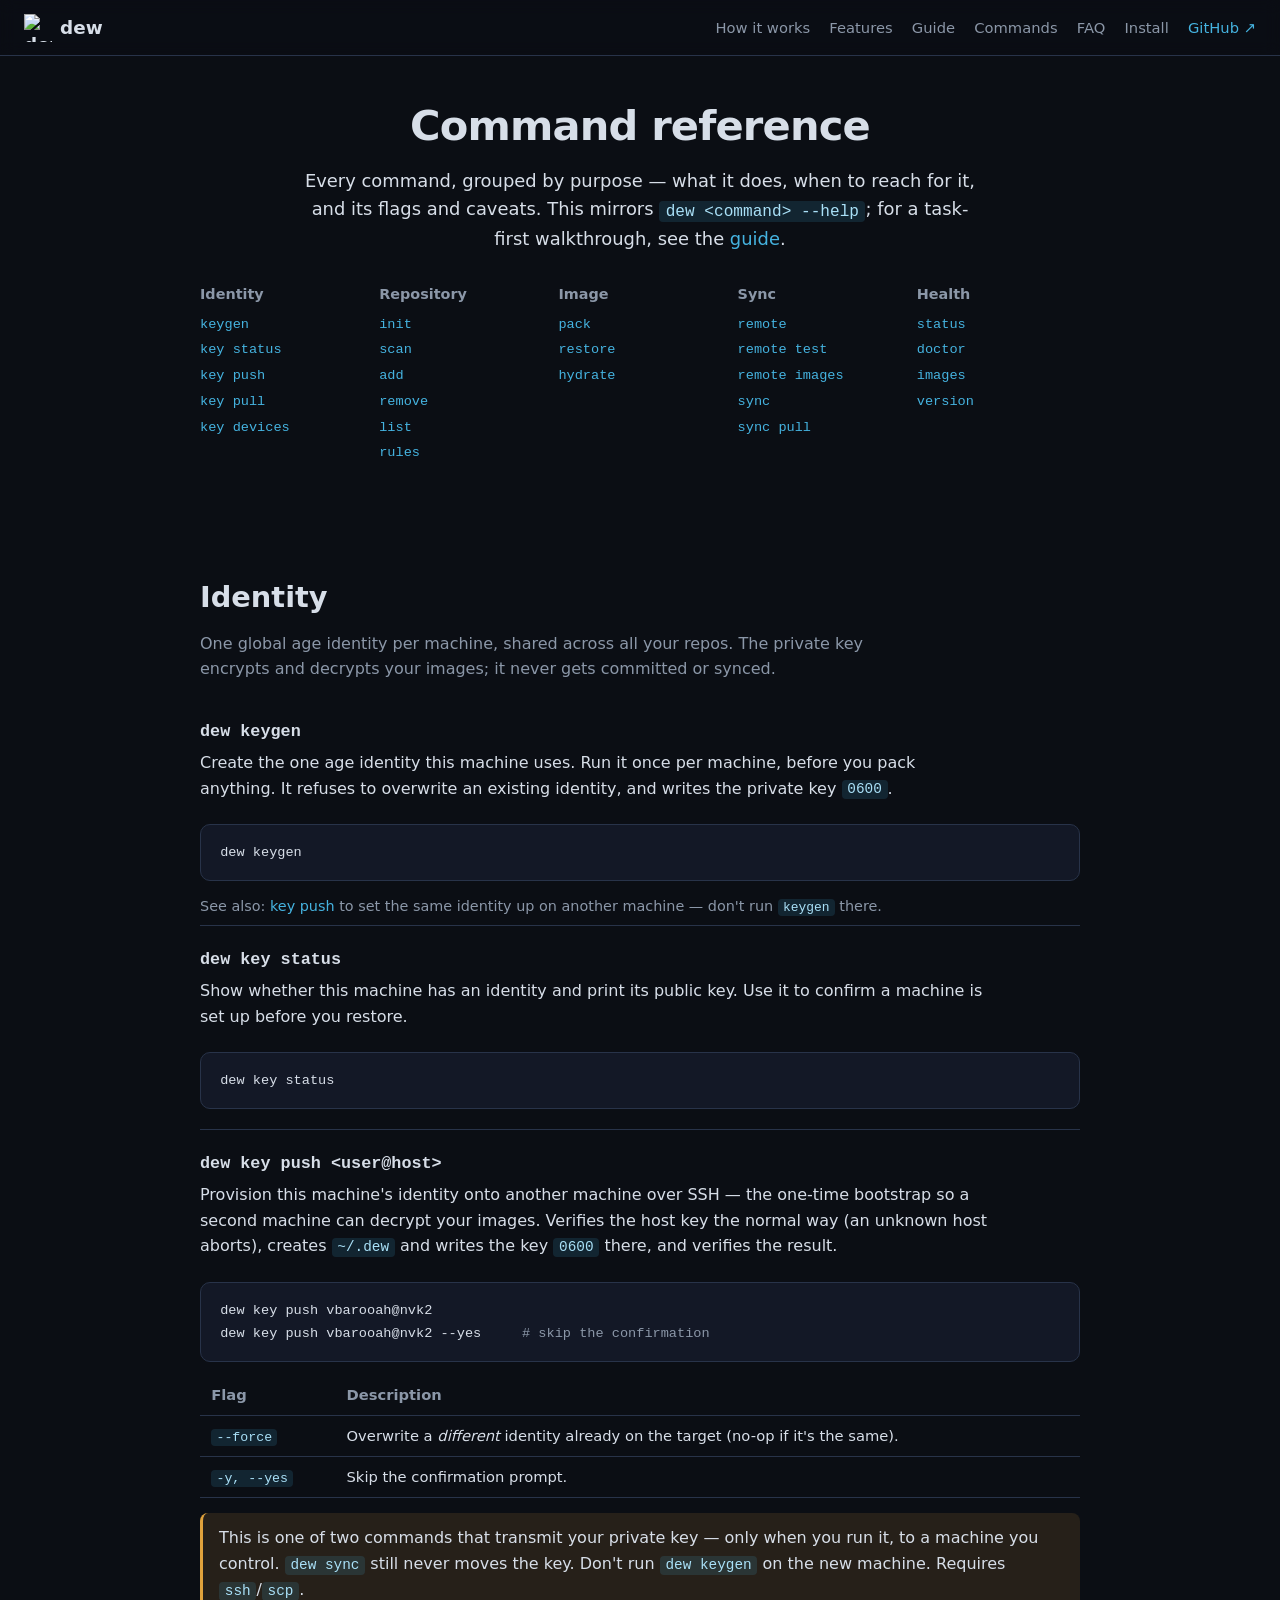
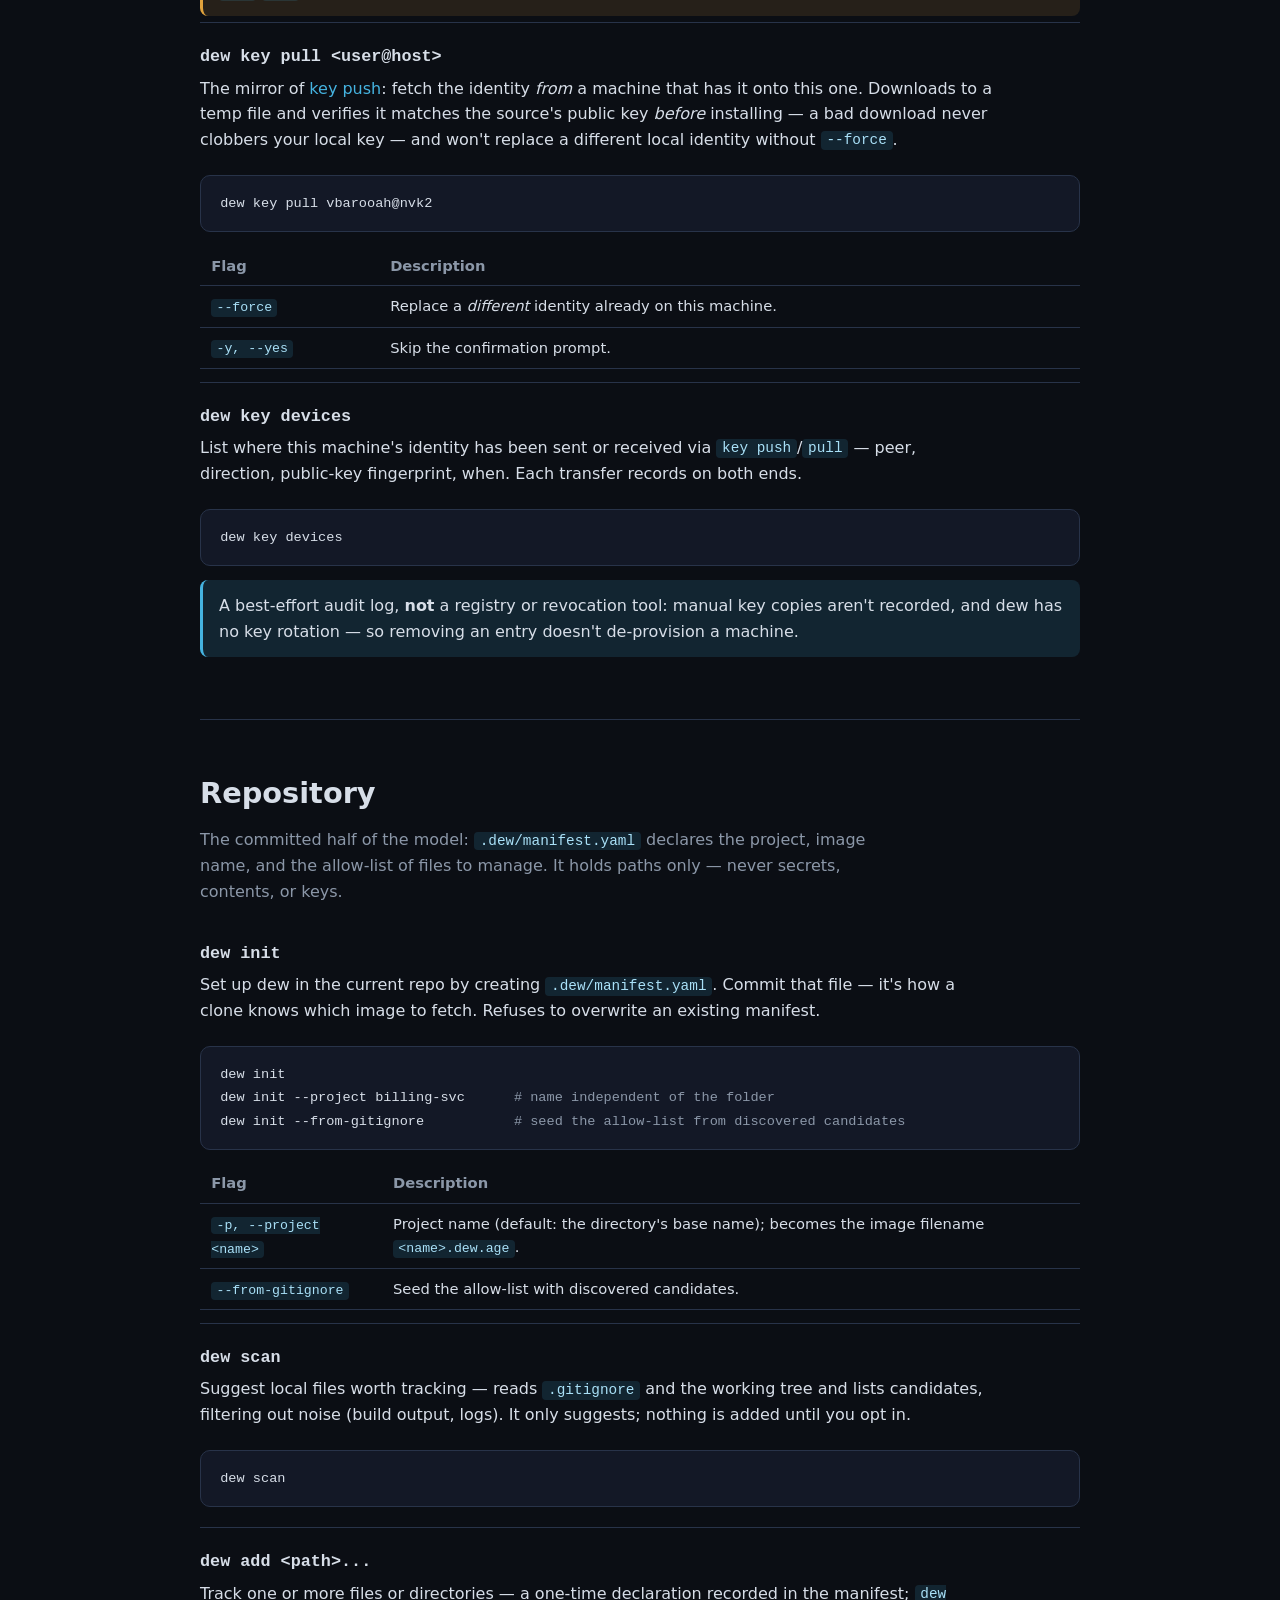
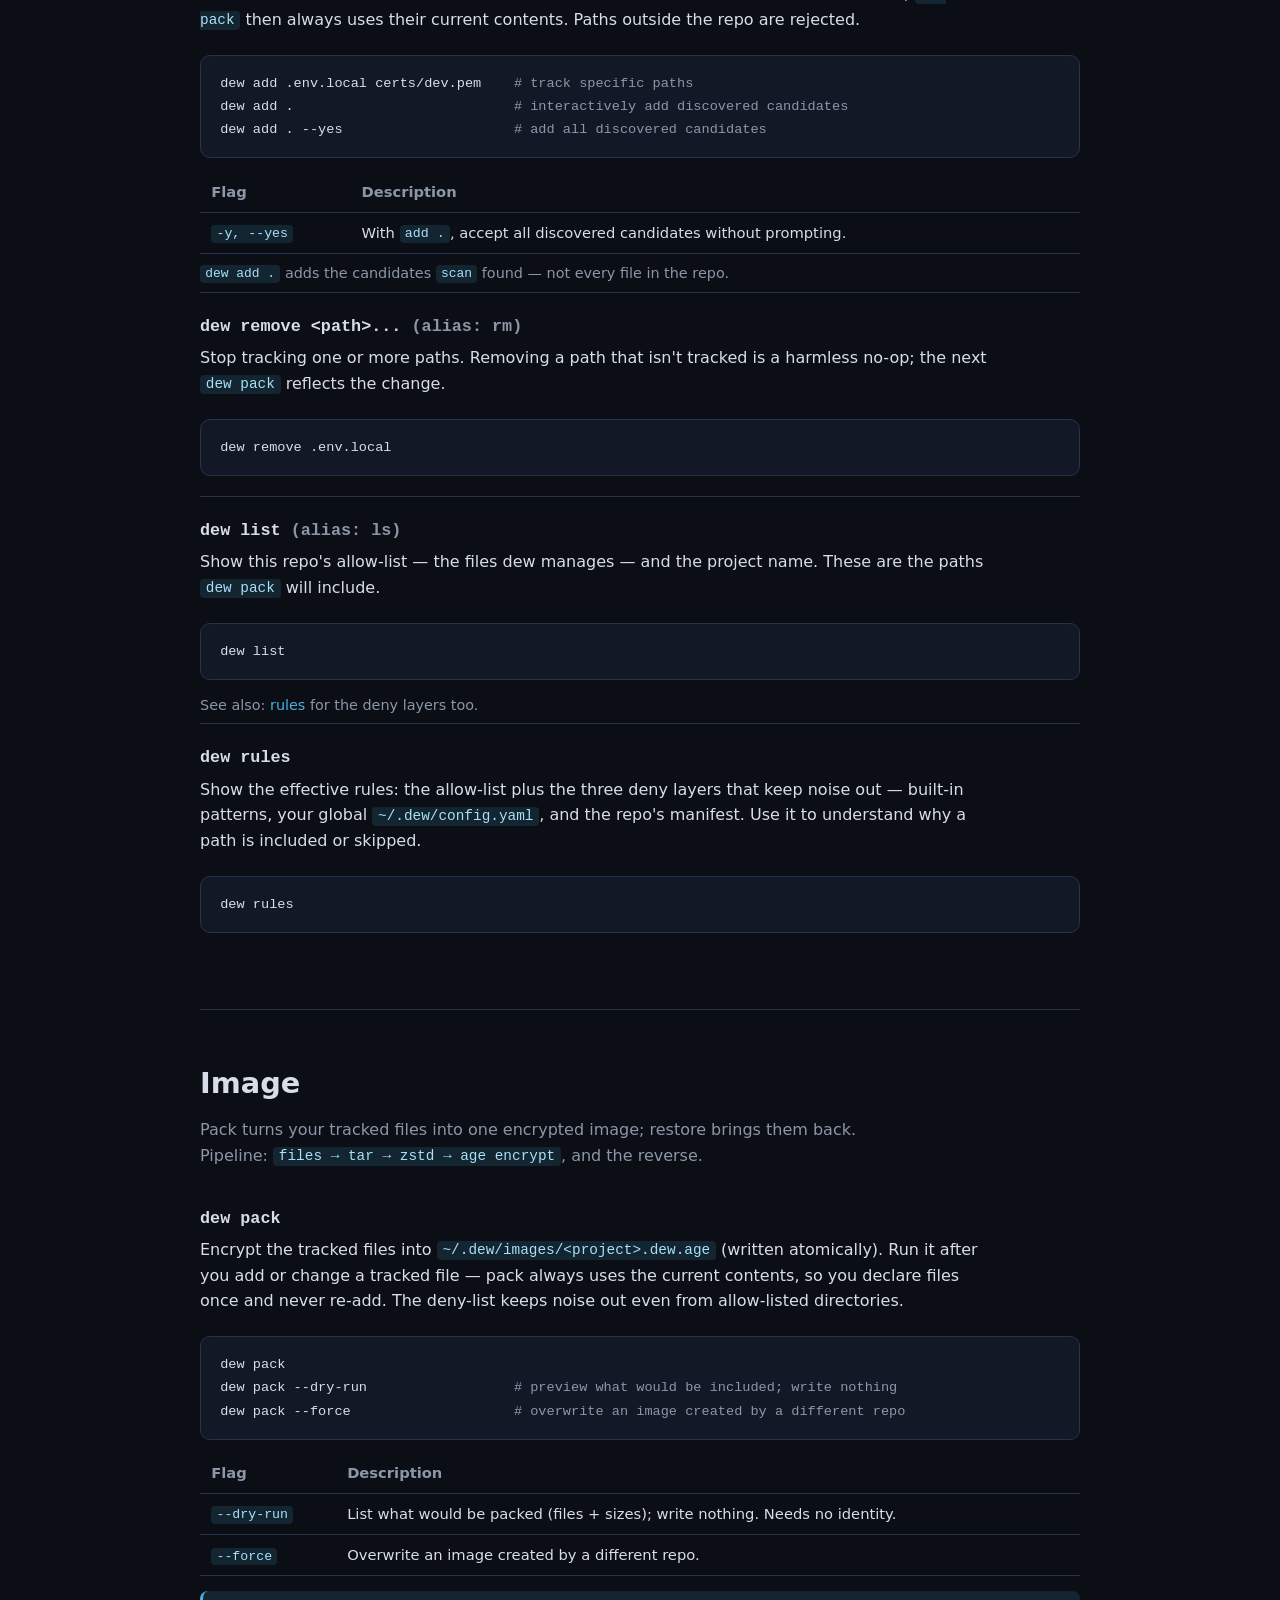
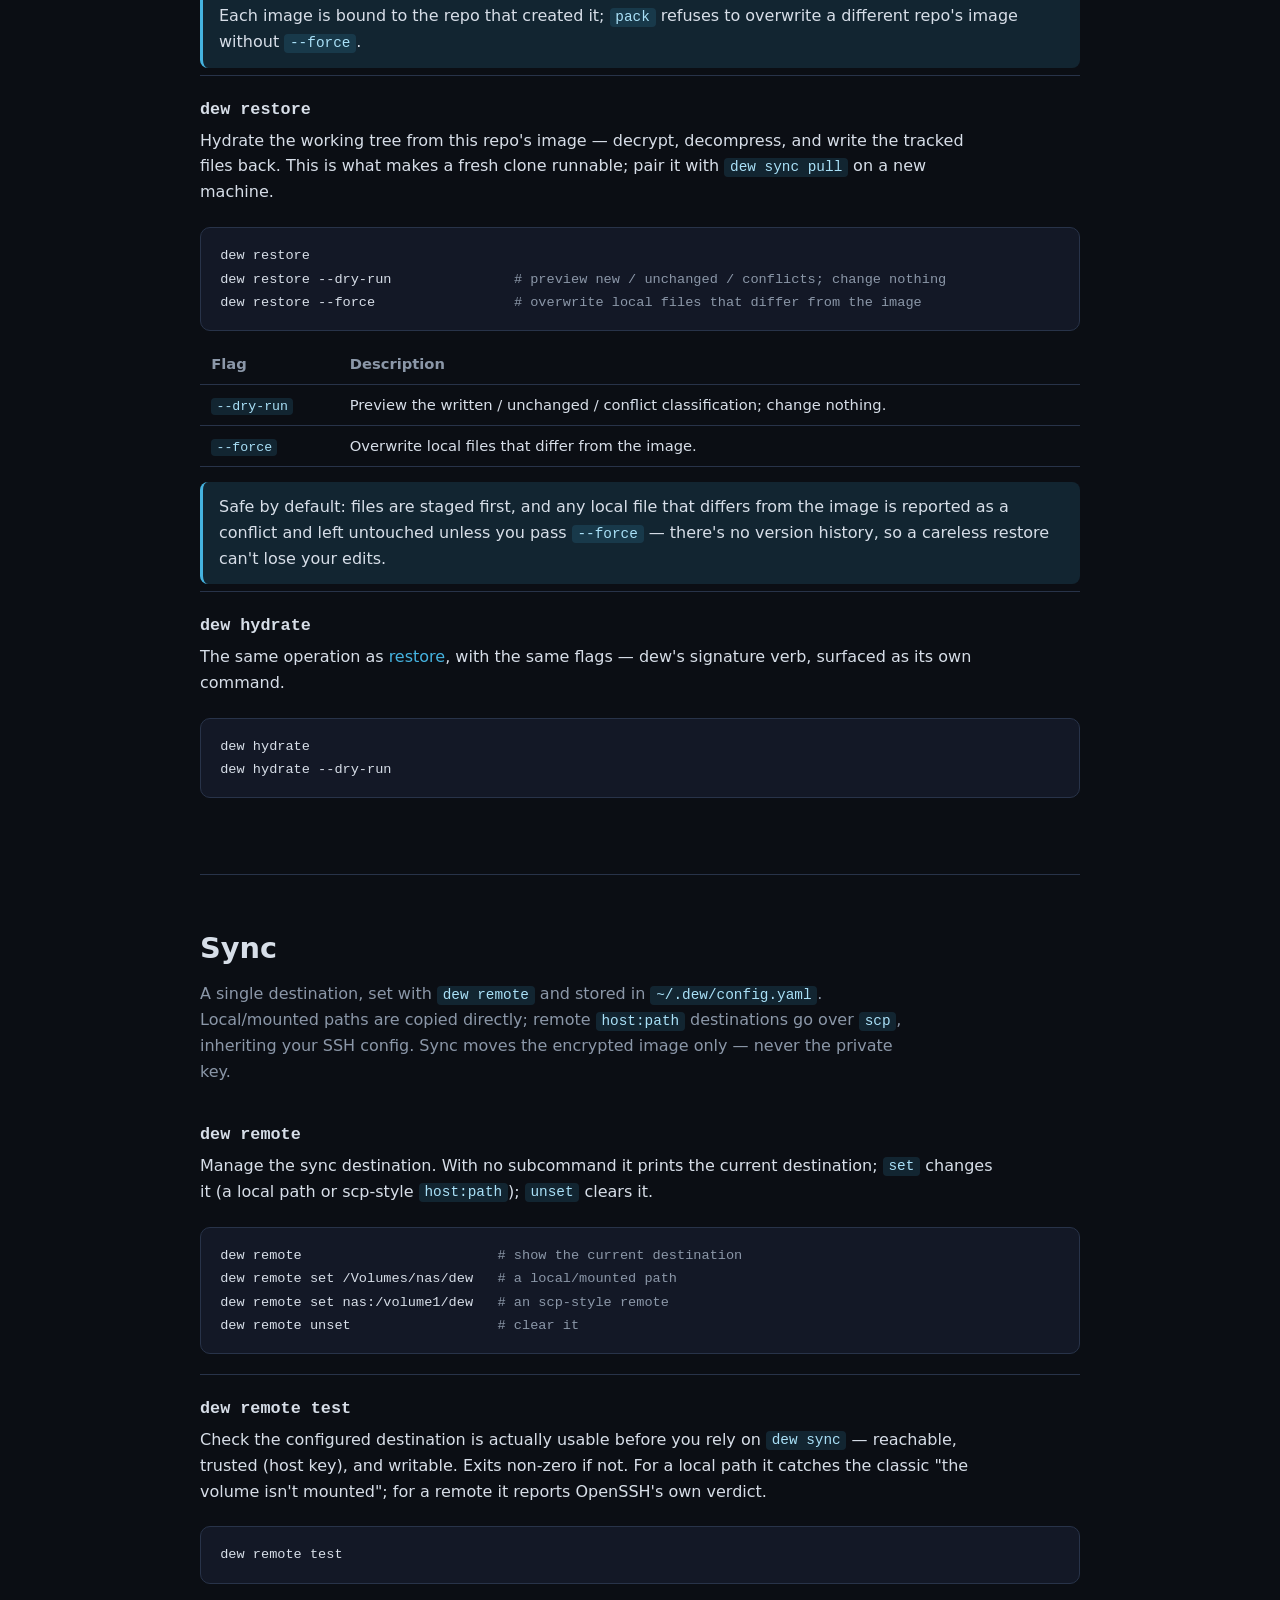
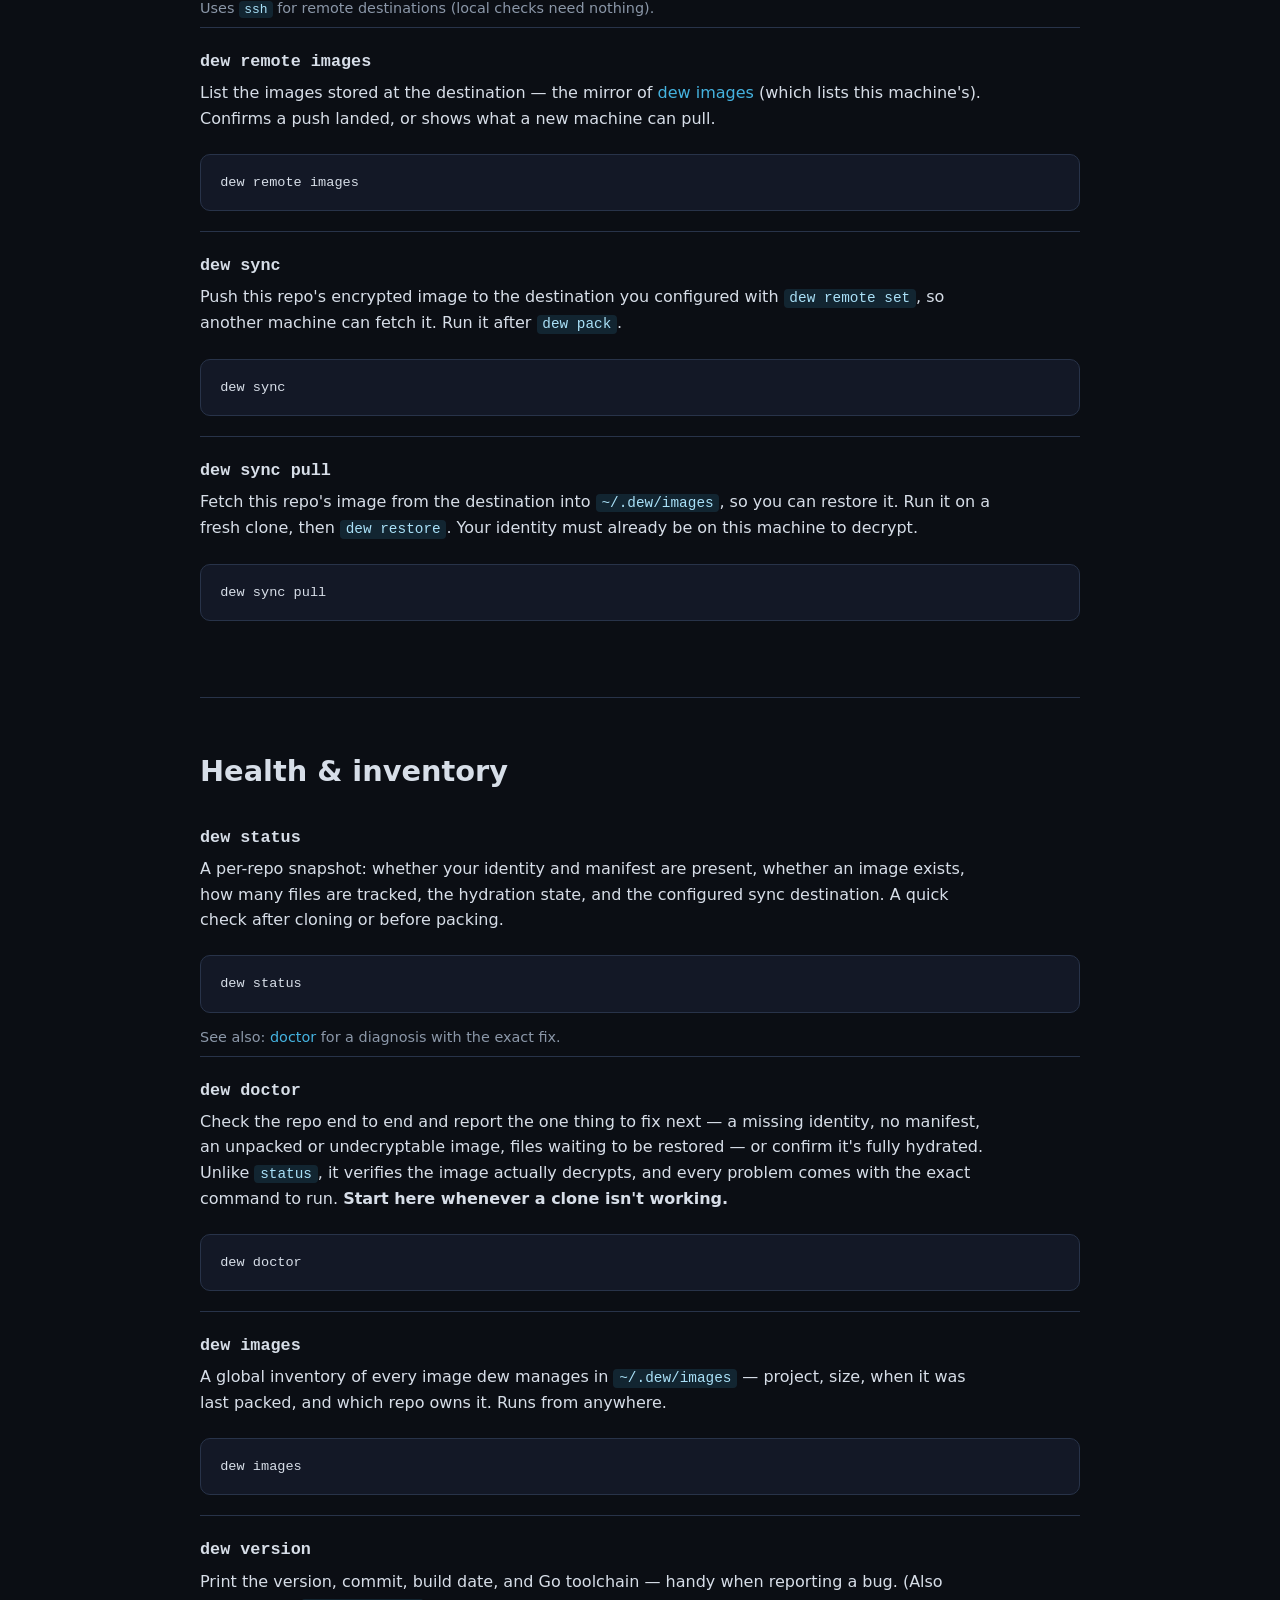
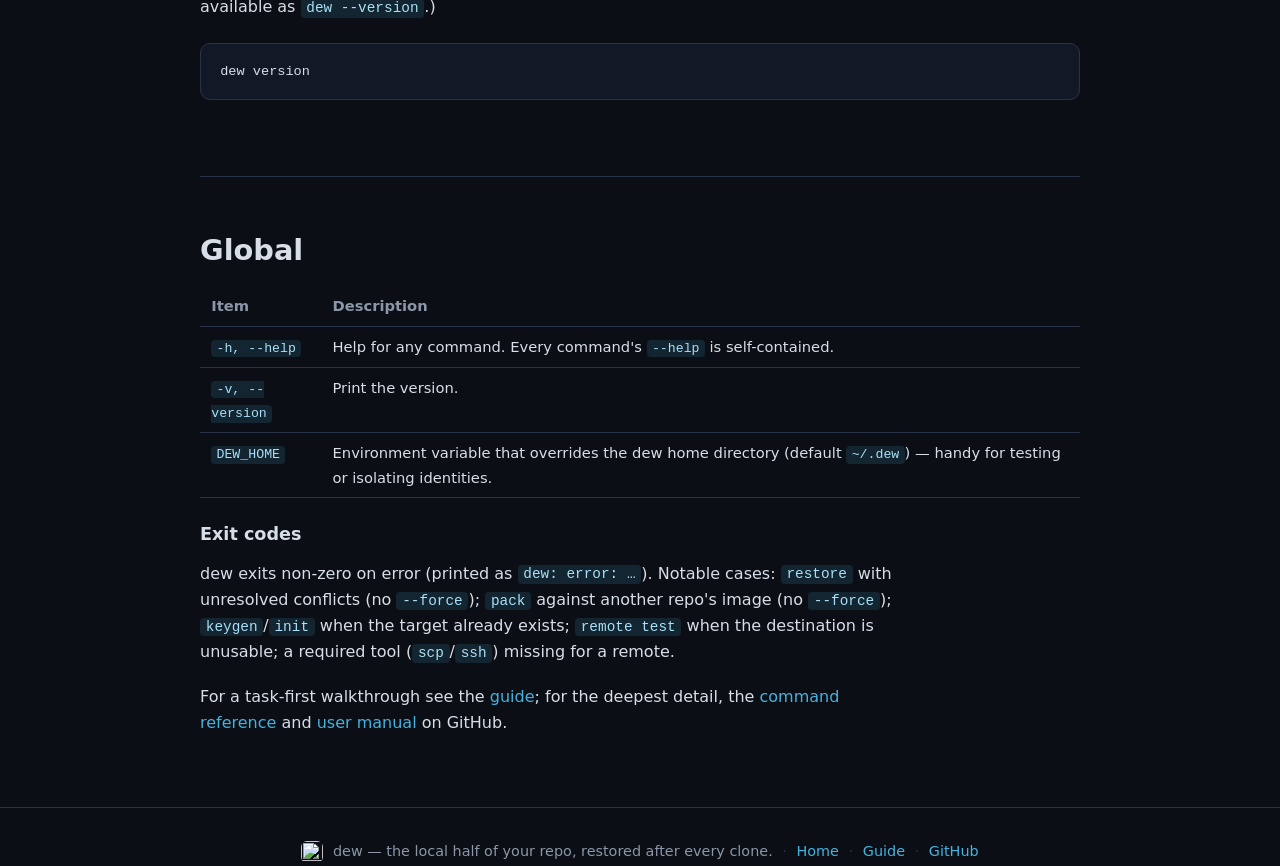
==== site/commands.html @ 3f062d48 "site: add FAQ page Add site/faq.html mirroring docs/FAQ.md — all 62 Q&As grouped into ten categories" ====
<!DOCTYPE html>
<html lang="en">
<head>
<meta charset="utf-8">
<meta name="viewport" content="width=device-width, initial-scale=1">
<title>dew — command reference</title>
<meta name="description" content="Every dew command, grouped by purpose: what it does, when to use it, usage, flags, and caveats.">
<meta property="og:title" content="dew — command reference">
<meta property="og:description" content="Every dew command, grouped by purpose, with usage, flags, and caveats.">
<meta property="og:image" content="assets/comic.png">
<meta property="og:type" content="website">
<link rel="icon" href="assets/dew.png">
<link rel="stylesheet" href="style.css">
</head>
<body>

<header class="nav">
  <a class="brand" href="index.html">
    <img src="assets/dew.png" alt="dew" width="28" height="28">
    <span>dew</span>
  </a>
  <nav class="nav-links">
    <a href="index.html#how">How it works</a>
    <a href="index.html#features">Features</a>
    <a href="guide.html">Guide</a>
    <a href="commands.html">Commands</a>
    <a href="faq.html">FAQ</a>
    <a href="index.html#install">Install</a>
    <a class="ghost" href="https://github.com/vedanta/dew">GitHub ↗</a>
  </nav>
</header>

<main id="top">

  <!-- Intro + TOC -->
  <section class="guide-intro">
    <h1>Command reference</h1>
    <p class="lede">
      Every command, grouped by purpose — what it does, when to reach for it, and
      its flags and caveats. This mirrors <code>dew &lt;command&gt; --help</code>;
      for a task-first walkthrough, see the <a href="guide.html">guide</a>.
    </p>
    <div class="toc">
      <div>
        <h4>Identity</h4>
        <ul>
          <li><a href="#keygen">keygen</a></li>
          <li><a href="#key-status">key status</a></li>
          <li><a href="#key-push">key push</a></li>
          <li><a href="#key-pull">key pull</a></li>
          <li><a href="#key-devices">key devices</a></li>
        </ul>
      </div>
      <div>
        <h4>Repository</h4>
        <ul>
          <li><a href="#init">init</a></li>
          <li><a href="#scan">scan</a></li>
          <li><a href="#add">add</a></li>
          <li><a href="#remove">remove</a></li>
          <li><a href="#list">list</a></li>
          <li><a href="#rules">rules</a></li>
        </ul>
      </div>
      <div>
        <h4>Image</h4>
        <ul>
          <li><a href="#pack">pack</a></li>
          <li><a href="#restore">restore</a></li>
          <li><a href="#hydrate">hydrate</a></li>
        </ul>
      </div>
      <div>
        <h4>Sync</h4>
        <ul>
          <li><a href="#remote">remote</a></li>
          <li><a href="#remote-test">remote test</a></li>
          <li><a href="#remote-images">remote images</a></li>
          <li><a href="#sync">sync</a></li>
          <li><a href="#sync-pull">sync pull</a></li>
        </ul>
      </div>
      <div>
        <h4>Health</h4>
        <ul>
          <li><a href="#status">status</a></li>
          <li><a href="#doctor">doctor</a></li>
          <li><a href="#images">images</a></li>
          <li><a href="#version">version</a></li>
        </ul>
      </div>
    </div>
  </section>

  <!-- Identity -->
  <section class="band cmdref">
    <h2>Identity</h2>
    <p class="prose muted">One global age identity per machine, shared across all your repos. The private key encrypts and decrypts your images; it never gets committed or synced.</p>

    <div class="cmd">
      <h3 id="keygen">dew keygen</h3>
      <p class="desc">Create the one age identity this machine uses. Run it once per machine, before you pack anything. It refuses to overwrite an existing identity, and writes the private key <code>0600</code>.</p>
      <pre class="pipeline">dew keygen</pre>
      <p class="meta">See also: <a href="#key-push">key push</a> to set the same identity up on another machine — don't run <code>keygen</code> there.</p>
    </div>

    <div class="cmd">
      <h3 id="key-status">dew key status</h3>
      <p class="desc">Show whether this machine has an identity and print its public key. Use it to confirm a machine is set up before you restore.</p>
      <pre class="pipeline">dew key status</pre>
    </div>

    <div class="cmd">
      <h3 id="key-push">dew key push &lt;user@host&gt;</h3>
      <p class="desc">Provision this machine's identity onto another machine over SSH — the one-time bootstrap so a second machine can decrypt your images. Verifies the host key the normal way (an unknown host aborts), creates <code>~/.dew</code> and writes the key <code>0600</code> there, and verifies the result.</p>
      <pre class="pipeline">dew key push vbarooah@nvk2
dew key push vbarooah@nvk2 --yes     <span class="comment"># skip the confirmation</span></pre>
      <table>
        <tr><th>Flag</th><th>Description</th></tr>
        <tr><td><code>--force</code></td><td>Overwrite a <em>different</em> identity already on the target (no-op if it's the same).</td></tr>
        <tr><td><code>-y, --yes</code></td><td>Skip the confirmation prompt.</td></tr>
      </table>
      <div class="callout warn">This is one of two commands that transmit your private key — only when you run it, to a machine you control. <code>dew sync</code> still never moves the key. Don't run <code>dew keygen</code> on the new machine. Requires <code>ssh</code>/<code>scp</code>.</div>
    </div>

    <div class="cmd">
      <h3 id="key-pull">dew key pull &lt;user@host&gt;</h3>
      <p class="desc">The mirror of <a href="#key-push">key push</a>: fetch the identity <em>from</em> a machine that has it onto this one. Downloads to a temp file and verifies it matches the source's public key <em>before</em> installing — a bad download never clobbers your local key — and won't replace a different local identity without <code>--force</code>.</p>
      <pre class="pipeline">dew key pull vbarooah@nvk2</pre>
      <table>
        <tr><th>Flag</th><th>Description</th></tr>
        <tr><td><code>--force</code></td><td>Replace a <em>different</em> identity already on this machine.</td></tr>
        <tr><td><code>-y, --yes</code></td><td>Skip the confirmation prompt.</td></tr>
      </table>
    </div>

    <div class="cmd">
      <h3 id="key-devices">dew key devices</h3>
      <p class="desc">List where this machine's identity has been sent or received via <code>key push</code>/<code>pull</code> — peer, direction, public-key fingerprint, when. Each transfer records on both ends.</p>
      <pre class="pipeline">dew key devices</pre>
      <div class="callout">A best-effort audit log, <strong>not</strong> a registry or revocation tool: manual key copies aren't recorded, and dew has no key rotation — so removing an entry doesn't de-provision a machine.</div>
    </div>
  </section>

  <!-- Repository -->
  <section class="band cmdref">
    <h2>Repository</h2>
    <p class="prose muted">The committed half of the model: <code>.dew/manifest.yaml</code> declares the project, image name, and the allow-list of files to manage. It holds paths only — never secrets, contents, or keys.</p>

    <div class="cmd">
      <h3 id="init">dew init</h3>
      <p class="desc">Set up dew in the current repo by creating <code>.dew/manifest.yaml</code>. Commit that file — it's how a clone knows which image to fetch. Refuses to overwrite an existing manifest.</p>
      <pre class="pipeline">dew init
dew init --project billing-svc      <span class="comment"># name independent of the folder</span>
dew init --from-gitignore           <span class="comment"># seed the allow-list from discovered candidates</span></pre>
      <table>
        <tr><th>Flag</th><th>Description</th></tr>
        <tr><td><code>-p, --project &lt;name&gt;</code></td><td>Project name (default: the directory's base name); becomes the image filename <code>&lt;name&gt;.dew.age</code>.</td></tr>
        <tr><td><code>--from-gitignore</code></td><td>Seed the allow-list with discovered candidates.</td></tr>
      </table>
    </div>

    <div class="cmd">
      <h3 id="scan">dew scan</h3>
      <p class="desc">Suggest local files worth tracking — reads <code>.gitignore</code> and the working tree and lists candidates, filtering out noise (build output, logs). It only suggests; nothing is added until you opt in.</p>
      <pre class="pipeline">dew scan</pre>
    </div>

    <div class="cmd">
      <h3 id="add">dew add &lt;path&gt;...</h3>
      <p class="desc">Track one or more files or directories — a one-time declaration recorded in the manifest; <code>dew pack</code> then always uses their current contents. Paths outside the repo are rejected.</p>
      <pre class="pipeline">dew add .env.local certs/dev.pem    <span class="comment"># track specific paths</span>
dew add .                           <span class="comment"># interactively add discovered candidates</span>
dew add . --yes                     <span class="comment"># add all discovered candidates</span></pre>
      <table>
        <tr><th>Flag</th><th>Description</th></tr>
        <tr><td><code>-y, --yes</code></td><td>With <code>add .</code>, accept all discovered candidates without prompting.</td></tr>
      </table>
      <p class="meta"><code>dew add .</code> adds the candidates <code>scan</code> found — not every file in the repo.</p>
    </div>

    <div class="cmd">
      <h3 id="remove">dew remove &lt;path&gt;...  <span class="muted">(alias: rm)</span></h3>
      <p class="desc">Stop tracking one or more paths. Removing a path that isn't tracked is a harmless no-op; the next <code>dew pack</code> reflects the change.</p>
      <pre class="pipeline">dew remove .env.local</pre>
    </div>

    <div class="cmd">
      <h3 id="list">dew list  <span class="muted">(alias: ls)</span></h3>
      <p class="desc">Show this repo's allow-list — the files dew manages — and the project name. These are the paths <code>dew pack</code> will include.</p>
      <pre class="pipeline">dew list</pre>
      <p class="meta">See also: <a href="#rules">rules</a> for the deny layers too.</p>
    </div>

    <div class="cmd">
      <h3 id="rules">dew rules</h3>
      <p class="desc">Show the effective rules: the allow-list plus the three deny layers that keep noise out — built-in patterns, your global <code>~/.dew/config.yaml</code>, and the repo's manifest. Use it to understand why a path is included or skipped.</p>
      <pre class="pipeline">dew rules</pre>
    </div>
  </section>

  <!-- Image -->
  <section class="band cmdref">
    <h2>Image</h2>
    <p class="prose muted">Pack turns your tracked files into one encrypted image; restore brings them back. Pipeline: <code>files → tar → zstd → age encrypt</code>, and the reverse.</p>

    <div class="cmd">
      <h3 id="pack">dew pack</h3>
      <p class="desc">Encrypt the tracked files into <code>~/.dew/images/&lt;project&gt;.dew.age</code> (written atomically). Run it after you add or change a tracked file — pack always uses the current contents, so you declare files once and never re-add. The deny-list keeps noise out even from allow-listed directories.</p>
      <pre class="pipeline">dew pack
dew pack --dry-run                  <span class="comment"># preview what would be included; write nothing</span>
dew pack --force                    <span class="comment"># overwrite an image created by a different repo</span></pre>
      <table>
        <tr><th>Flag</th><th>Description</th></tr>
        <tr><td><code>--dry-run</code></td><td>List what would be packed (files + sizes); write nothing. Needs no identity.</td></tr>
        <tr><td><code>--force</code></td><td>Overwrite an image created by a different repo.</td></tr>
      </table>
      <div class="callout">Each image is bound to the repo that created it; <code>pack</code> refuses to overwrite a different repo's image without <code>--force</code>.</div>
    </div>

    <div class="cmd">
      <h3 id="restore">dew restore</h3>
      <p class="desc">Hydrate the working tree from this repo's image — decrypt, decompress, and write the tracked files back. This is what makes a fresh clone runnable; pair it with <code>dew sync pull</code> on a new machine.</p>
      <pre class="pipeline">dew restore
dew restore --dry-run               <span class="comment"># preview new / unchanged / conflicts; change nothing</span>
dew restore --force                 <span class="comment"># overwrite local files that differ from the image</span></pre>
      <table>
        <tr><th>Flag</th><th>Description</th></tr>
        <tr><td><code>--dry-run</code></td><td>Preview the written / unchanged / conflict classification; change nothing.</td></tr>
        <tr><td><code>--force</code></td><td>Overwrite local files that differ from the image.</td></tr>
      </table>
      <div class="callout">Safe by default: files are staged first, and any local file that differs from the image is reported as a conflict and left untouched unless you pass <code>--force</code> — there's no version history, so a careless restore can't lose your edits.</div>
    </div>

    <div class="cmd">
      <h3 id="hydrate">dew hydrate</h3>
      <p class="desc">The same operation as <a href="#restore">restore</a>, with the same flags — dew's signature verb, surfaced as its own command.</p>
      <pre class="pipeline">dew hydrate
dew hydrate --dry-run</pre>
    </div>
  </section>

  <!-- Sync -->
  <section class="band cmdref">
    <h2>Sync</h2>
    <p class="prose muted">A single destination, set with <code>dew remote</code> and stored in <code>~/.dew/config.yaml</code>. Local/mounted paths are copied directly; remote <code>host:path</code> destinations go over <code>scp</code>, inheriting your SSH config. Sync moves the encrypted image only — never the private key.</p>

    <div class="cmd">
      <h3 id="remote">dew remote</h3>
      <p class="desc">Manage the sync destination. With no subcommand it prints the current destination; <code>set</code> changes it (a local path or scp-style <code>host:path</code>); <code>unset</code> clears it.</p>
      <pre class="pipeline">dew remote                        <span class="comment"># show the current destination</span>
dew remote set /Volumes/nas/dew   <span class="comment"># a local/mounted path</span>
dew remote set nas:/volume1/dew   <span class="comment"># an scp-style remote</span>
dew remote unset                  <span class="comment"># clear it</span></pre>
    </div>

    <div class="cmd">
      <h3 id="remote-test">dew remote test</h3>
      <p class="desc">Check the configured destination is actually usable before you rely on <code>dew sync</code> — reachable, trusted (host key), and writable. Exits non-zero if not. For a local path it catches the classic "the volume isn't mounted"; for a remote it reports OpenSSH's own verdict.</p>
      <pre class="pipeline">dew remote test</pre>
      <p class="meta">Uses <code>ssh</code> for remote destinations (local checks need nothing).</p>
    </div>

    <div class="cmd">
      <h3 id="remote-images">dew remote images</h3>
      <p class="desc">List the images stored at the destination — the mirror of <a href="#images">dew images</a> (which lists this machine's). Confirms a push landed, or shows what a new machine can pull.</p>
      <pre class="pipeline">dew remote images</pre>
    </div>

    <div class="cmd">
      <h3 id="sync">dew sync</h3>
      <p class="desc">Push this repo's encrypted image to the destination you configured with <code>dew remote set</code>, so another machine can fetch it. Run it after <code>dew pack</code>.</p>
      <pre class="pipeline">dew sync</pre>
    </div>

    <div class="cmd">
      <h3 id="sync-pull">dew sync pull</h3>
      <p class="desc">Fetch this repo's image from the destination into <code>~/.dew/images</code>, so you can restore it. Run it on a fresh clone, then <code>dew restore</code>. Your identity must already be on this machine to decrypt.</p>
      <pre class="pipeline">dew sync pull</pre>
    </div>
  </section>

  <!-- Health & inventory -->
  <section class="band cmdref">
    <h2>Health &amp; inventory</h2>

    <div class="cmd">
      <h3 id="status">dew status</h3>
      <p class="desc">A per-repo snapshot: whether your identity and manifest are present, whether an image exists, how many files are tracked, the hydration state, and the configured sync destination. A quick check after cloning or before packing.</p>
      <pre class="pipeline">dew status</pre>
      <p class="meta">See also: <a href="#doctor">doctor</a> for a diagnosis with the exact fix.</p>
    </div>

    <div class="cmd">
      <h3 id="doctor">dew doctor</h3>
      <p class="desc">Check the repo end to end and report the one thing to fix next — a missing identity, no manifest, an unpacked or undecryptable image, files waiting to be restored — or confirm it's fully hydrated. Unlike <code>status</code>, it verifies the image actually decrypts, and every problem comes with the exact command to run. <strong>Start here whenever a clone isn't working.</strong></p>
      <pre class="pipeline">dew doctor</pre>
    </div>

    <div class="cmd">
      <h3 id="images">dew images</h3>
      <p class="desc">A global inventory of every image dew manages in <code>~/.dew/images</code> — project, size, when it was last packed, and which repo owns it. Runs from anywhere.</p>
      <pre class="pipeline">dew images</pre>
    </div>

    <div class="cmd">
      <h3 id="version">dew version</h3>
      <p class="desc">Print the version, commit, build date, and Go toolchain — handy when reporting a bug. (Also available as <code>dew --version</code>.)</p>
      <pre class="pipeline">dew version</pre>
    </div>
  </section>

  <!-- Global notes -->
  <section class="band">
    <h2>Global</h2>
    <table>
      <tr><th>Item</th><th>Description</th></tr>
      <tr><td><code>-h, --help</code></td><td>Help for any command. Every command's <code>--help</code> is self-contained.</td></tr>
      <tr><td><code>-v, --version</code></td><td>Print the version.</td></tr>
      <tr><td><code>DEW_HOME</code></td><td>Environment variable that overrides the dew home directory (default <code>~/.dew</code>) — handy for testing or isolating identities.</td></tr>
    </table>
    <h3 class="subhead">Exit codes</h3>
    <p class="prose">dew exits non-zero on error (printed as <code>dew: error: …</code>). Notable cases: <code>restore</code> with unresolved conflicts (no <code>--force</code>); <code>pack</code> against another repo's image (no <code>--force</code>); <code>keygen</code>/<code>init</code> when the target already exists; <code>remote test</code> when the destination is unusable; a required tool (<code>scp</code>/<code>ssh</code>) missing for a remote.</p>
    <p class="prose" style="margin-top:1.2rem">For a task-first walkthrough see the <a href="guide.html">guide</a>; for the deepest detail, the <a href="https://github.com/vedanta/dew/blob/main/docs/COMMANDS.md">command reference</a> and <a href="https://github.com/vedanta/dew/blob/main/docs/USER-MANUAL.md">user manual</a> on GitHub.</p>
  </section>

</main>

<footer class="footer">
  <img src="assets/dew.png" alt="" width="22" height="22">
  <span>dew — the local half of your repo, restored after every clone.</span>
  <span class="dot">·</span>
  <a href="index.html">Home</a>
  <span class="dot">·</span>
  <a href="guide.html">Guide</a>
  <span class="dot">·</span>
  <a href="https://github.com/vedanta/dew">GitHub</a>
</footer>

</body>
</html>
---- site/style.css ----
:root {
  --bg: #0b0e14;
  --surface: #131826;
  --surface-2: #1b2233;
  --border: #283349;
  --text: #d7dee8;
  --muted: #8b97a8;
  --accent: #45b3e0;
  --accent-soft: rgba(69, 179, 224, 0.14);
  --ok: #3fb950;
  --mono: ui-monospace, "SF Mono", SFMono-Regular, Menlo, Consolas, monospace;
  --sans: system-ui, -apple-system, "Segoe UI", Roboto, Helvetica, Arial, sans-serif;
}

* { box-sizing: border-box; }

html { scroll-behavior: smooth; }

body {
  margin: 0;
  background: var(--bg);
  color: var(--text);
  font-family: var(--sans);
  line-height: 1.6;
  -webkit-font-smoothing: antialiased;
  overflow-x: clip; /* guard against any horizontal scroll; sticky-safe (unlike overflow:hidden) */
}

img { max-width: 100%; height: auto; }
a { color: var(--accent); text-decoration: none; }
a:hover { text-decoration: underline; }
code { font-family: var(--mono); font-size: 0.9em; color: #a9e0f7; background: var(--accent-soft); padding: 0.1em 0.4em; border-radius: 4px; overflow-wrap: anywhere; }
h1, h2, h3 { line-height: 1.2; }

/* Nav */
.nav {
  position: sticky; top: 0; z-index: 10;
  display: flex; align-items: center; justify-content: space-between;
  padding: 0.8rem 1.5rem;
  background: rgba(11, 14, 20, 0.85);
  backdrop-filter: blur(8px);
  border-bottom: 1px solid var(--border);
}
.brand { display: flex; align-items: center; gap: 0.5rem; font-weight: 700; font-size: 1.15rem; color: var(--text); }
.brand:hover { text-decoration: none; }
.nav-links { display: flex; gap: 1.2rem; align-items: center; font-size: 0.92rem; }
.nav-links a { color: var(--muted); }
.nav-links a:hover { color: var(--text); text-decoration: none; }
.nav-links .ghost { color: var(--accent); }

/* Layout */
main { max-width: 920px; margin: 0 auto; padding: 0 1.25rem; }
section { padding: 3.5rem 0; border-bottom: 1px solid var(--border); }
section:last-child { border-bottom: none; }
h2 { font-size: 1.8rem; margin: 0 0 1rem; }
.prose { max-width: 70ch; color: var(--text); }
.muted { color: var(--muted); }
.accent { color: var(--accent); }
.comment { color: var(--muted); }

/* Hero: comic → buttons → logo + pitch */
.hero { text-align: center; padding-top: 2rem; border-bottom: none; }
.hero-comic { display: block; width: 100%; max-width: 600px; height: auto; margin: 0 auto 1.8rem; border-radius: 12px; border: 1px solid var(--border); }

.hero-cta { display: flex; gap: 0.8rem; justify-content: center; align-items: center; flex-wrap: wrap; margin-bottom: 2.2rem; }
.hero-cta .install-banner { margin: 0; }   /* in a flex row, auto-margins would push the buttons apart */
.hero-cta .btn { padding-top: 0.7rem; padding-bottom: 0.7rem; }   /* ~match the install banner's height */
.btn { display: inline-flex; align-items: center; padding: 0.62rem 1.3rem; border-radius: 9px; border: 1px solid var(--border); background: var(--surface); color: var(--text); font-weight: 600; font-size: 0.98rem; }
.btn:hover { border-color: var(--accent); text-decoration: none; }
.btn.primary { background: var(--accent); color: #04222e; border-color: var(--accent); }
.btn.primary:hover { filter: brightness(1.08); }

.hero-id { display: flex; align-items: center; justify-content: center; gap: 1.5rem; max-width: 760px; margin: 0 auto; text-align: left; }
.hero-logo { image-rendering: pixelated; border-radius: 18px; flex: none; }
.hero-id h1 { font-size: clamp(1.6rem, 3.6vw, 2.5rem); margin: 0 0 0.6rem; letter-spacing: -0.02em; }
.hero-id .lede { margin: 0; }
.lede { max-width: 60ch; margin: 0 auto 1.8rem; font-size: 1.12rem; color: var(--text); }
/* Install banner (hero, macOS-primary) */
.install-banner {
  display: inline-flex; align-items: center; gap: 0.6rem;
  background: #0a0d15; border: 1px solid var(--border); border-radius: 10px;
  padding: 0.55rem 0.6rem 0.55rem 0.9rem; margin: 0 auto;
  font-family: var(--mono); font-size: 0.95rem; max-width: 100%;
  box-shadow: 0 10px 30px rgba(0,0,0,0.35);
}
.ib-prompt { color: var(--accent); }
.ib-cmd { background: none; color: #e7edf5; padding: 0; white-space: nowrap; overflow-x: auto; min-width: 0; }
.copy-btn {
  font-family: var(--mono); font-size: 0.78rem; cursor: pointer;
  background: var(--surface); color: var(--accent); border: 1px solid var(--border);
  border-radius: 6px; padding: 0.3rem 0.7rem; white-space: nowrap;
}
.copy-btn:hover { border-color: var(--accent); }
.copy-btn.copied { color: var(--ok); border-color: var(--ok); }
.hero-sub { color: var(--muted); font-size: 0.92rem; margin: 1rem 0 1.4rem; }
.hero-sub .dot { color: var(--border); margin: 0 0.3rem; }

.badges { margin-top: 1.6rem; display: flex; gap: 0.5rem; justify-content: center; flex-wrap: wrap; }
.pill { font-family: var(--mono); font-size: 0.78rem; color: var(--muted); border: 1px solid var(--border); border-radius: 999px; padding: 0.2rem 0.7rem; }

/* Bands */
.band h2 { text-align: left; }
.two-col, .grid, .install-grid, .dev-links { display: grid; gap: 1rem; }
.two-col { grid-template-columns: 1fr 1fr; margin-top: 1.5rem; }
.grid { grid-template-columns: repeat(3, 1fr); margin-top: 1.5rem; }
.install-grid { grid-template-columns: repeat(3, 1fr); margin: 1.2rem 0 2rem; }
.dev-links { grid-template-columns: repeat(2, 1fr); margin-top: 1.5rem; }

.card {
  background: var(--surface); border: 1px solid var(--border); border-radius: 12px; padding: 1.2rem;
}
.card h3 { margin: 0 0 0.5rem; font-size: 1.05rem; }
.card p { margin: 0; color: var(--muted); }
a.card { color: var(--text); display: block; }
a.card:hover { border-color: var(--accent); text-decoration: none; }

.feature { background: var(--surface); border: 1px solid var(--border); border-radius: 12px; padding: 1.1rem; }
.feature h3 { margin: 0 0 0.4rem; font-size: 1.02rem; }
.feature p { margin: 0; color: var(--muted); font-size: 0.94rem; }

.security .checks { list-style: none; padding: 0; margin: 1rem 0 1.5rem; max-width: 75ch; }
.security .checks li { position: relative; padding-left: 1.6rem; margin-bottom: 0.6rem; }
.security .checks li::before { content: "✓"; position: absolute; left: 0; color: var(--ok); font-weight: 700; }

/* Code / pipeline blocks */
.pipeline {
  font-family: var(--mono); font-size: 0.85rem; line-height: 1.7;
  background: var(--surface); border: 1px solid var(--border); border-radius: 10px;
  padding: 1rem 1.2rem; overflow-x: auto; margin-top: 1.4rem; color: var(--text);
}
.install { min-width: 0; }   /* let 1fr columns shrink; don't widen the grid to fit a long line */
.install pre {
  font-family: var(--mono); font-size: 0.85rem; background: var(--surface);
  border: 1px solid var(--border); border-radius: 8px; padding: 0.8rem; margin: 0;
  white-space: pre-wrap; overflow-wrap: anywhere;   /* wrap long commands/links instead of overflowing */
}
.install h3 { font-size: 1rem; margin: 0 0 0.6rem; }
.qs { margin: 0.5rem 0 0; font-size: 1.1rem; }

/* Terminal demo */
.demo { text-align: left; }
.terminal {
  background: #0a0d15; border: 1px solid var(--border); border-radius: 12px;
  overflow: hidden; margin-top: 1.3rem; box-shadow: 0 16px 40px rgba(0,0,0,0.4);
}
.term-bar { display: flex; align-items: center; gap: 0.45rem; padding: 0.6rem 0.9rem; background: var(--surface-2); border-bottom: 1px solid var(--border); }
.term-bar > span:not(.term-title) { width: 11px; height: 11px; border-radius: 50%; background: #3a4356; }
.term-bar > span:nth-child(1) { background: #ff5f56; }
.term-bar > span:nth-child(2) { background: #ffbd2e; }
.term-bar > span:nth-child(3) { background: #27c93f; }
.term-title { margin-left: auto; font-family: var(--mono); font-size: 0.78rem; color: var(--muted); }
.term-body {
  margin: 0; padding: 1.1rem 1.2rem; font-family: var(--mono); font-size: 0.86rem;
  line-height: 1.7; min-height: 17rem; white-space: pre-wrap; word-break: break-word;
}
.term-body .cmd { color: #e7edf5; }
.term-body .prompt { color: var(--accent); }
.term-body .out { color: var(--muted); }
.term-body .comment { color: #5f6b7e; }
.term-body .ok { color: var(--ok); font-weight: 600; }
.term-body .cursor { color: var(--accent); }
.demo-note { color: var(--muted); font-size: 0.85rem; margin-top: 0.8rem; }
.replay { font-family: var(--mono); font-size: 0.82rem; background: var(--surface); color: var(--accent); border: 1px solid var(--border); border-radius: 6px; padding: 0.2rem 0.6rem; cursor: pointer; }
.replay:hover { border-color: var(--accent); }

/* Guide page */
.guide-intro { text-align: center; padding-top: 2.5rem; border-bottom: none; }
.guide-intro h1 { font-size: clamp(1.8rem, 4vw, 2.6rem); margin: 0.3rem 0 1rem; letter-spacing: -0.02em; }
.scenario-pick { grid-template-columns: repeat(3, 1fr); display: grid; gap: 1rem; margin-top: 1.6rem; text-align: left; }
.scenario-pick .card span { display: block; color: var(--muted); font-size: 0.9rem; margin-top: 0.3rem; }
.callout { border-left: 3px solid var(--accent); background: var(--accent-soft); border-radius: 8px; padding: 0.8rem 1rem; margin: 1.2rem 0; }
.callout.warn { border-left-color: #e0a23c; background: rgba(224, 162, 60, 0.12); }
.subhead { font-size: 1.1rem; margin: 1.6rem 0 0.4rem; color: var(--text); }

/* Command reference */
.toc { display: grid; grid-template-columns: repeat(5, 1fr); gap: 1rem; margin-top: 1.6rem; text-align: left; }
.toc h4 { margin: 0 0 0.5rem; font-size: 0.9rem; color: var(--muted); font-weight: 600; }
.toc ul { list-style: none; padding: 0; margin: 0; }
.toc li { margin: 0.25rem 0; font-family: var(--mono); font-size: 0.85rem; }
.cmdref .cmd { border-top: 1px solid var(--border); padding: 1.5rem 0 0.4rem; }
.cmdref > .cmd:first-of-type, .cmdref .muted + .cmd { border-top: none; }
.cmd h3 { font-family: var(--mono); font-size: 1.05rem; margin: 0 0 0.5rem; color: var(--text); scroll-margin-top: 72px; }
.cmd .desc { color: var(--text); max-width: 78ch; margin: 0 0 0.7rem; }
.cmd .meta { color: var(--muted); font-size: 0.9rem; margin: 0.5rem 0 0; }
.cmd .callout { margin: 0.9rem 0 0; }
.cmd table { margin: 0.4rem 0; }

/* Tables (guide reference + troubleshooting) */
table { border-collapse: collapse; width: 100%; margin-top: 1.2rem; font-size: 0.92rem; }
th, td { text-align: left; padding: 0.5rem 0.7rem; border-bottom: 1px solid var(--border); vertical-align: top; }
th { color: var(--muted); font-weight: 600; }

/* Footer */
.footer {
  display: flex; align-items: center; justify-content: center; gap: 0.6rem; flex-wrap: wrap;
  padding: 2rem 1rem; color: var(--muted); font-size: 0.9rem; border-top: 1px solid var(--border);
}
.footer img { image-rendering: pixelated; border-radius: 6px; }
.footer .dot { color: var(--border); }

/* FAQ */
.faq-cats { display: grid; grid-template-columns: repeat(3, 1fr); gap: 0.6rem; margin-top: 1.6rem; text-align: left; }
.faq-cats a { color: var(--muted); font-size: 0.92rem; padding: 0.55rem 0.85rem; border: 1px solid var(--border); border-radius: 8px; background: var(--surface); }
.faq-cats a:hover { border-color: var(--accent); color: var(--text); text-decoration: none; }
.faq-q { border: 1px solid var(--border); border-radius: 10px; background: var(--surface); margin: 0.7rem 0; }
.faq-q > summary {
  cursor: pointer; padding: 0.9rem 2.6rem 0.9rem 1.1rem; font-weight: 600; color: var(--text);
  list-style: none; position: relative;
}
.faq-q > summary::-webkit-details-marker { display: none; }
.faq-q > summary::after { content: "+"; position: absolute; right: 1.1rem; top: 0.85rem; color: var(--accent); font-weight: 700; font-size: 1.1rem; }
.faq-q[open] > summary::after { content: "\2212"; }
.faq-q > summary:hover { color: var(--accent); }
.faq-q .answer { padding: 0 1.1rem 1.1rem; }
.faq-q .answer > :first-child { margin-top: 0; }
.faq-q .answer p { max-width: 70ch; color: var(--text); margin: 0.8rem 0; }
.faq-q .answer ul, .faq-q .answer ol { max-width: 70ch; color: var(--text); padding-left: 1.3rem; }
.faq-q .answer li { margin: 0.25rem 0; }
.faq-q .answer .pipeline { margin-top: 0.9rem; }
.faq-q .answer .quote { border-left: 3px solid var(--accent); padding-left: 0.9rem; color: var(--muted); font-style: italic; }

/* Responsive */
@media (max-width: 720px) {
  .nav-links { gap: 0.8rem; font-size: 0.82rem; }
  .nav-links a:not(.ghost) { display: none; }
  .two-col, .grid, .install-grid, .dev-links, .faq-cats { grid-template-columns: 1fr; }
  .hero-id { flex-direction: column; text-align: center; gap: 0.9rem; }
  .hero-id .lede { margin: 0 auto; }
}
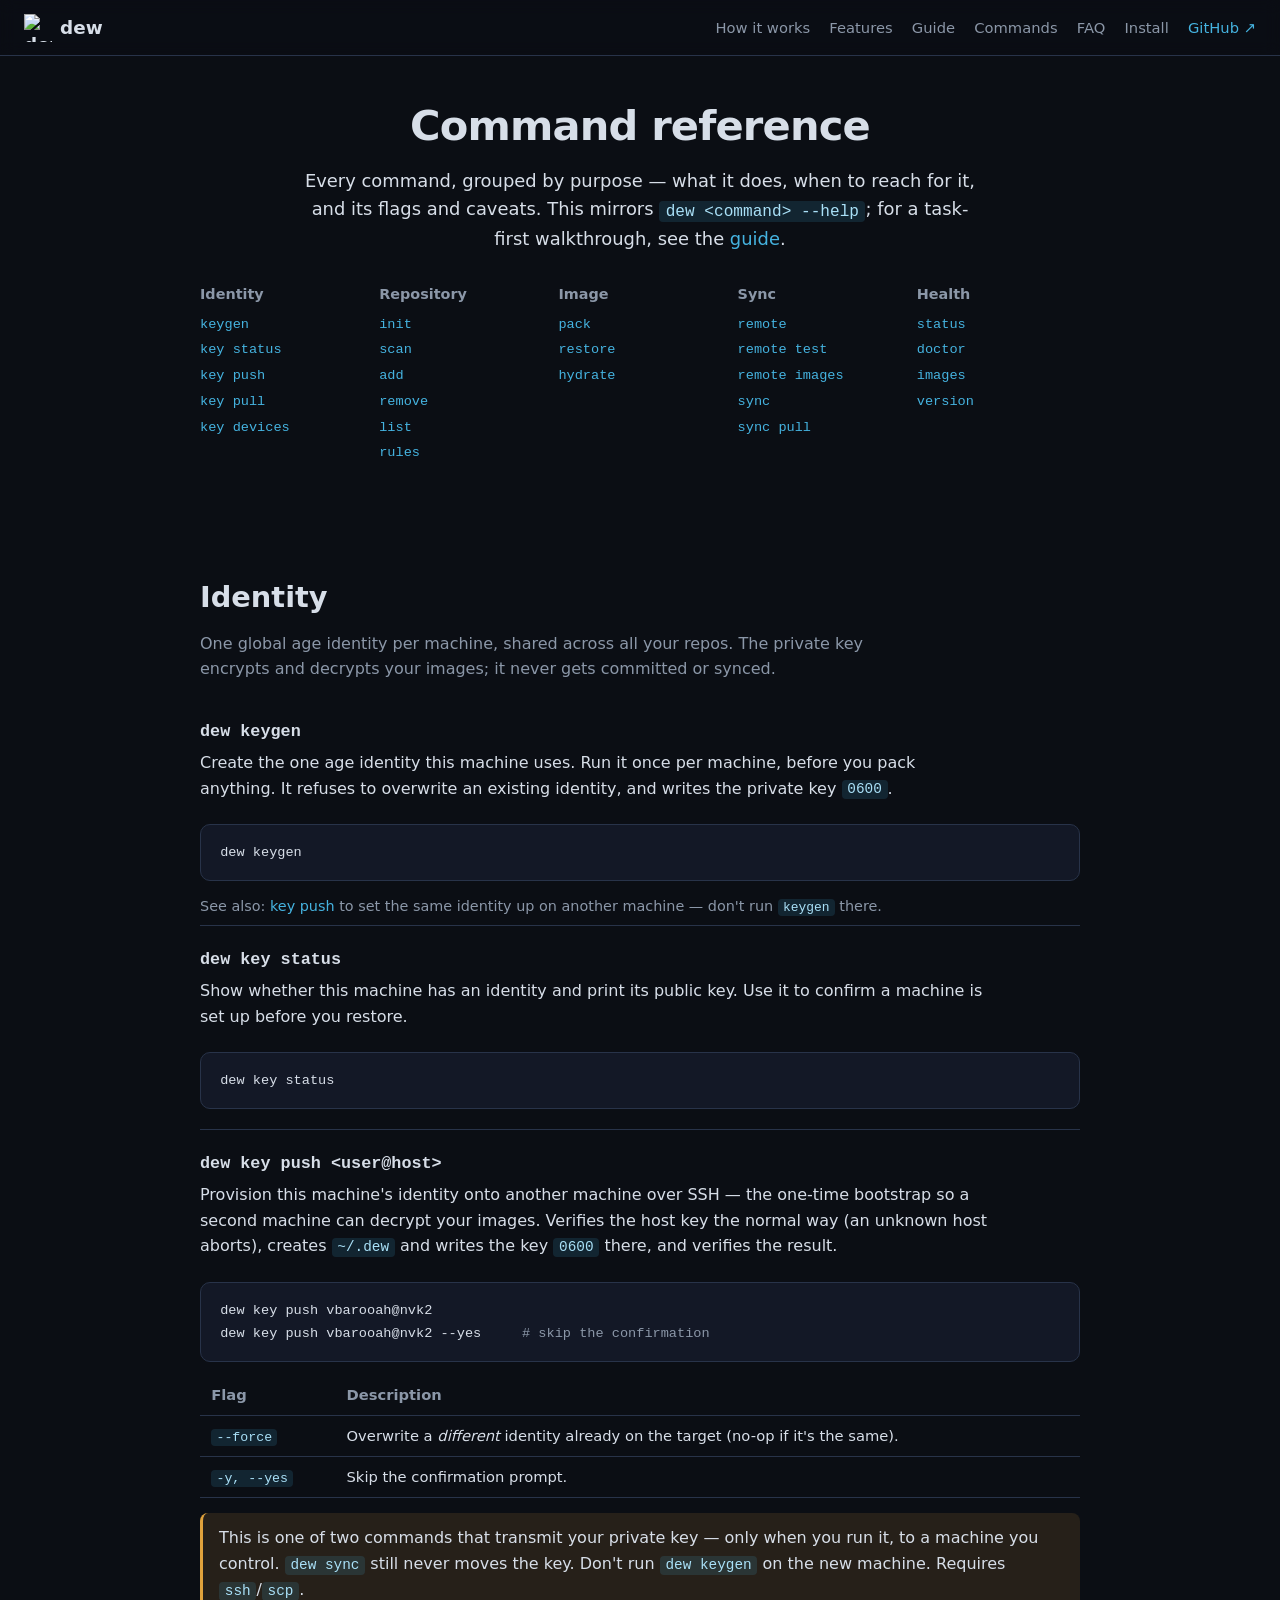
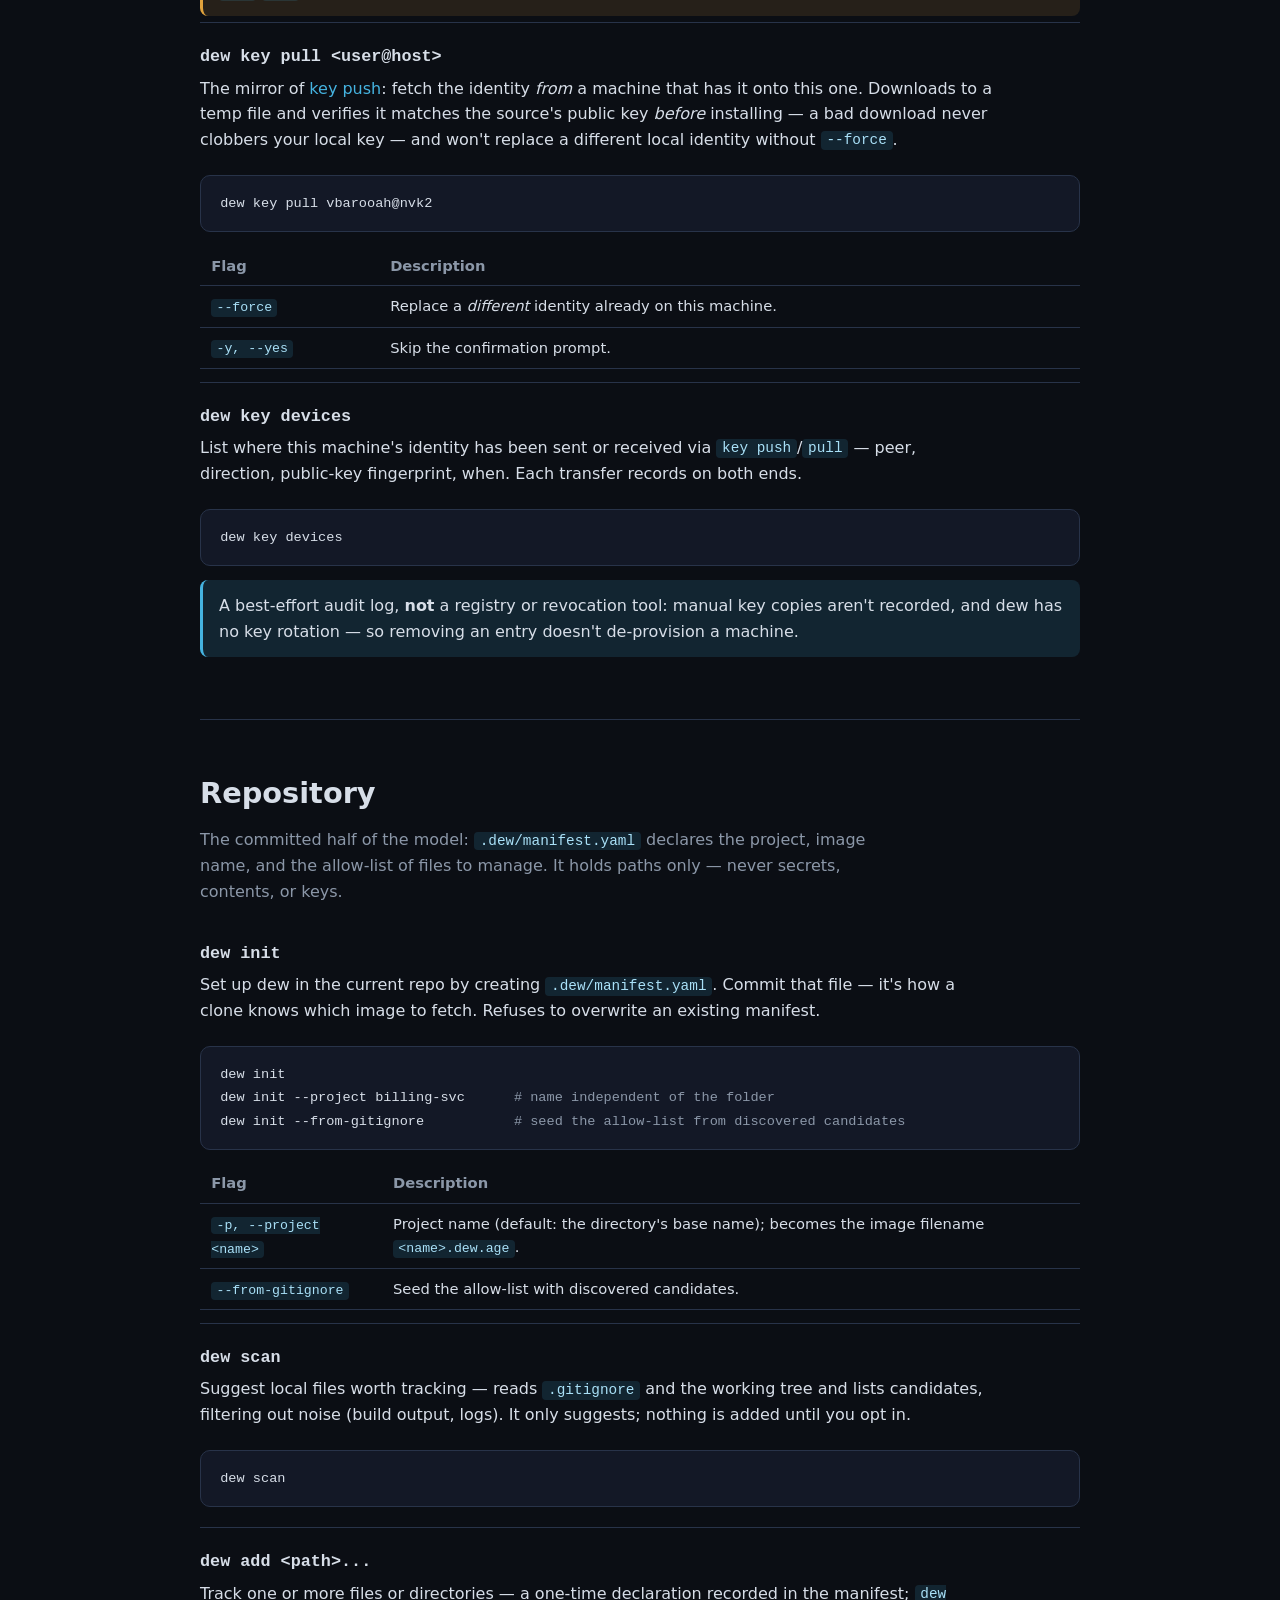
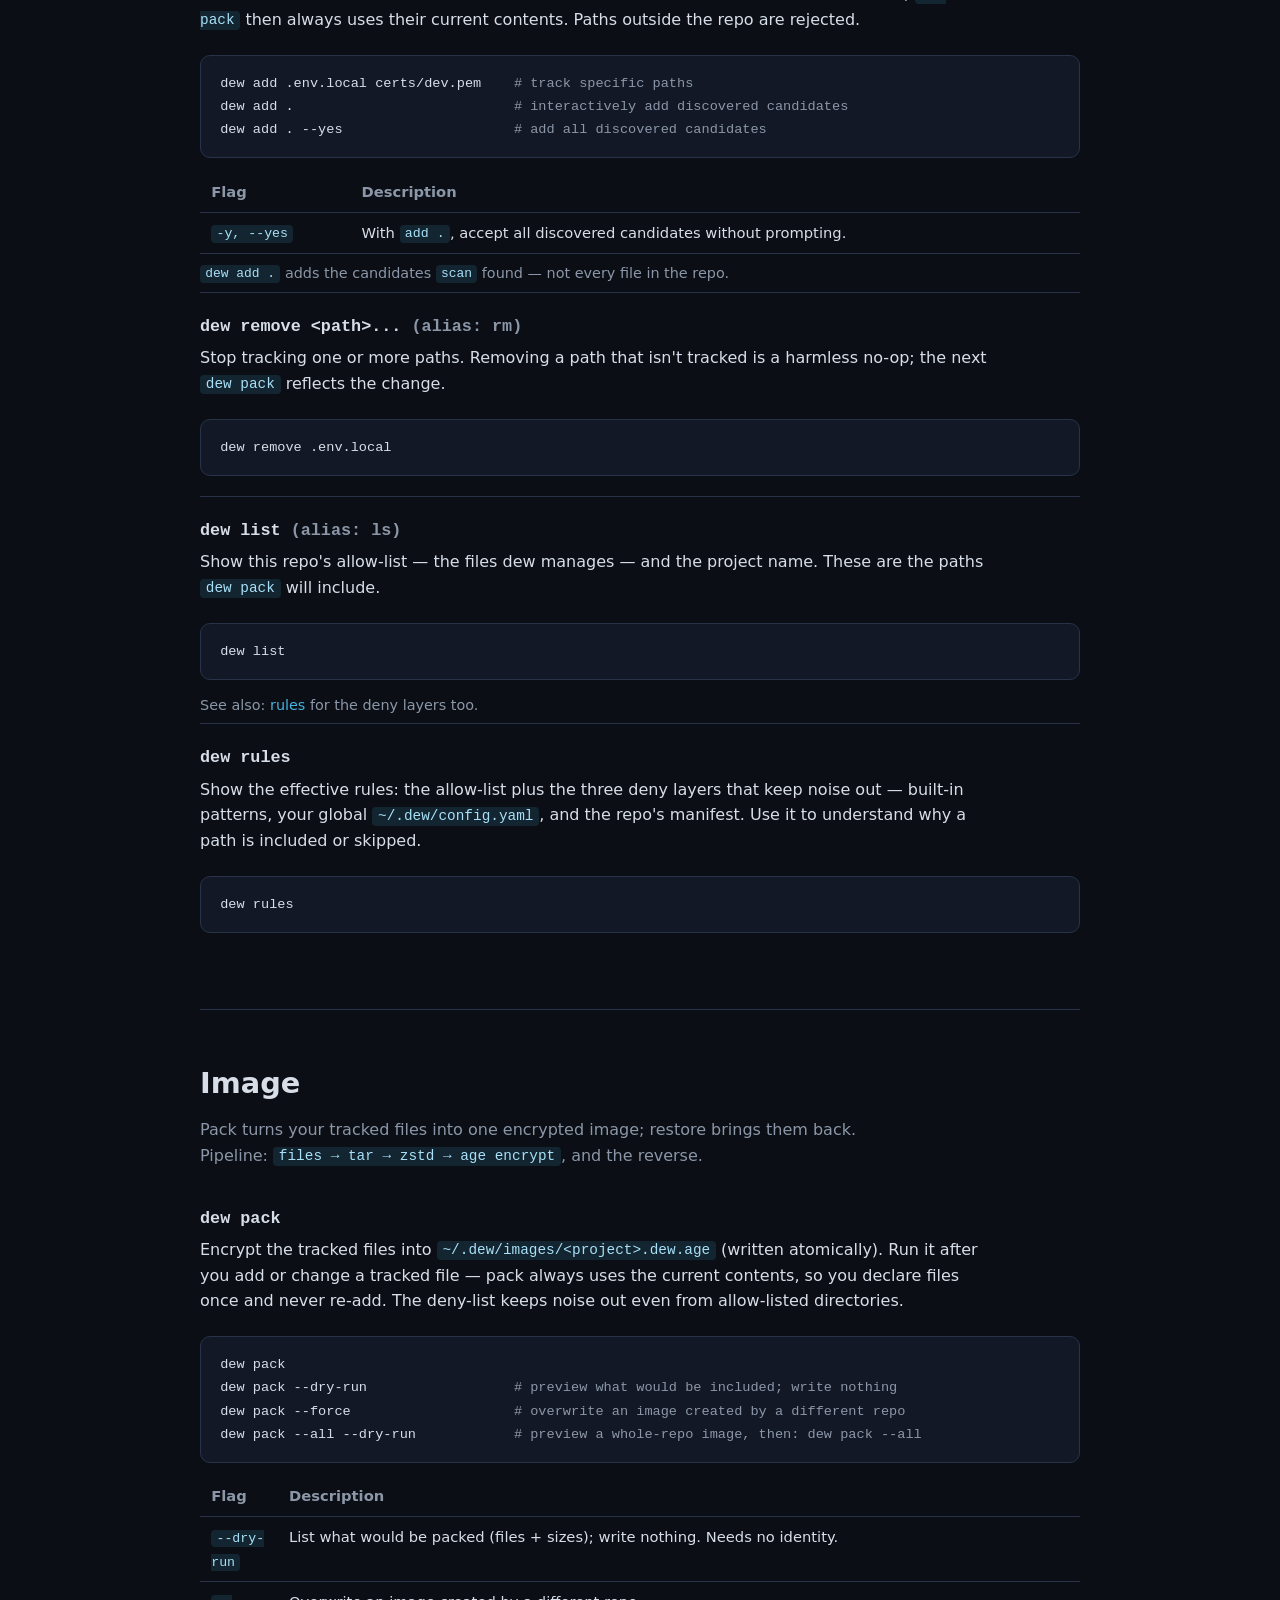
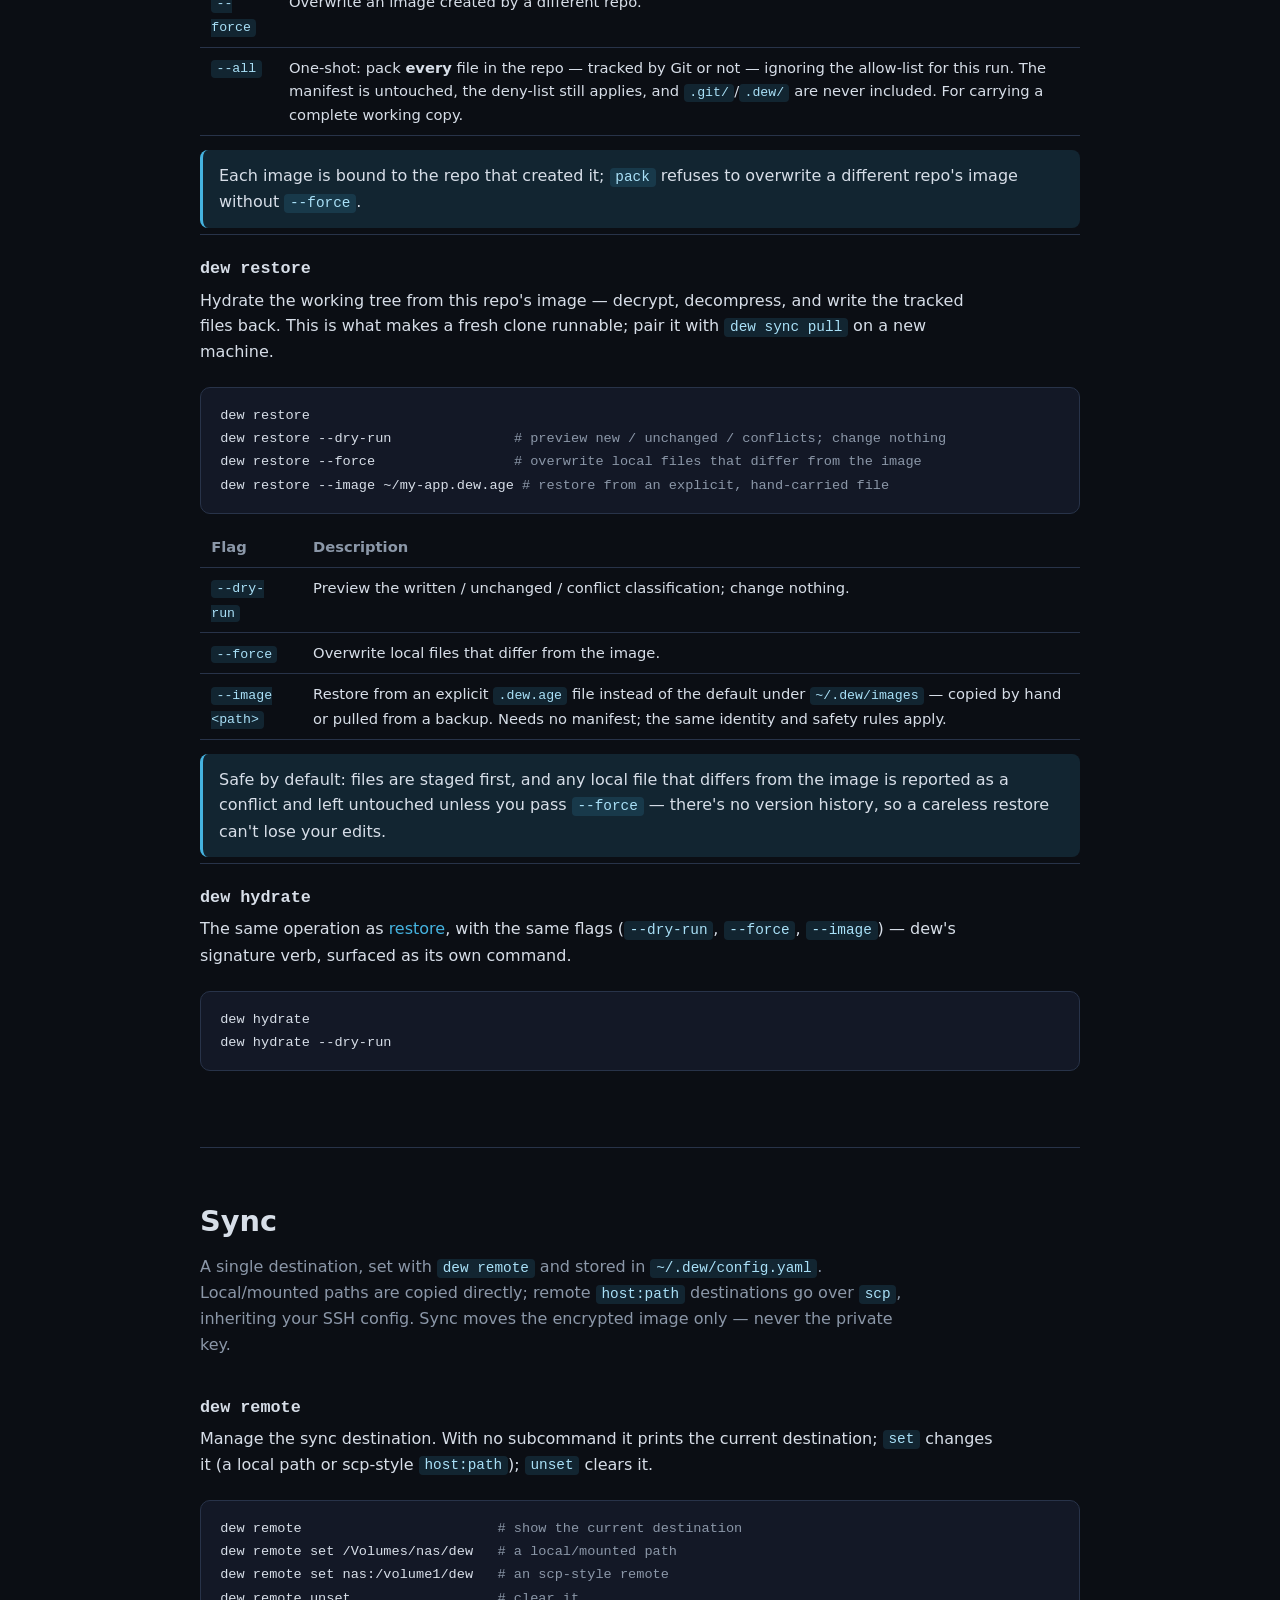
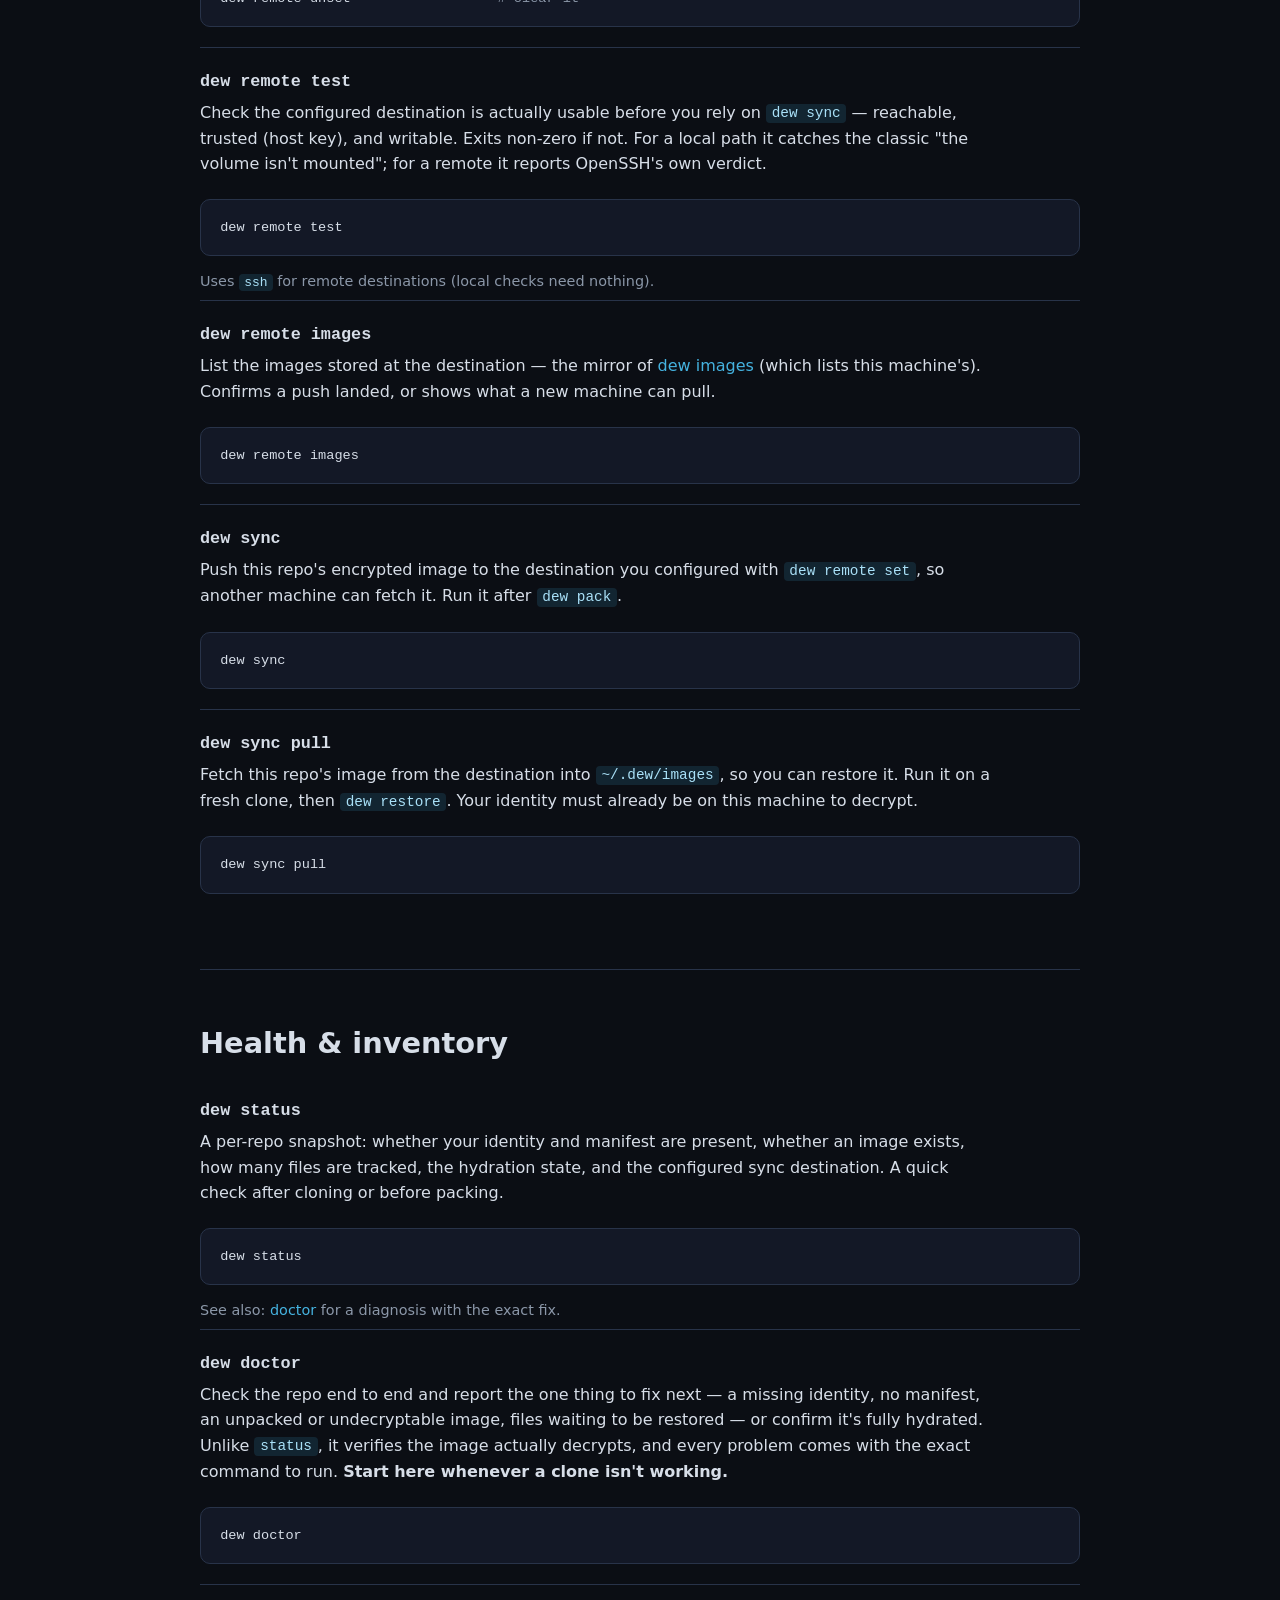
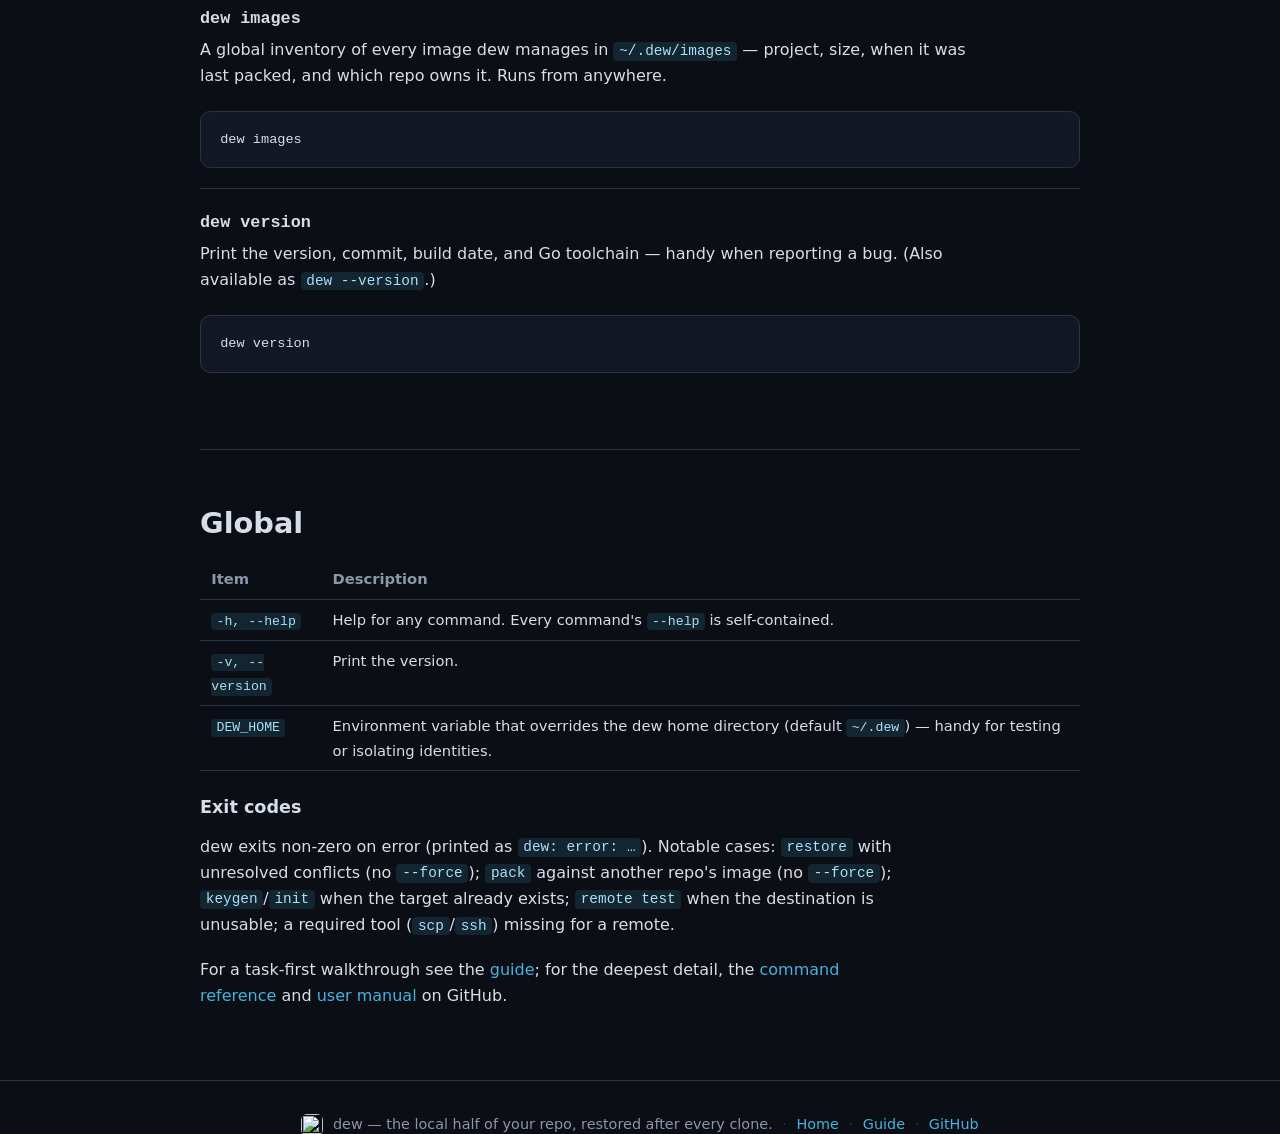
==== commit 66bfdeb7: "docs/site: document v0.6.0 (pack --all, restore --image) and the manual-carry flow Sweep across ever" ====
--- a/site/commands.html
+++ b/site/commands.html
@@ -209,11 +209,13 @@
       <p class="desc">Encrypt the tracked files into <code>~/.dew/images/&lt;project&gt;.dew.age</code> (written atomically). Run it after you add or change a tracked file — pack always uses the current contents, so you declare files once and never re-add. The deny-list keeps noise out even from allow-listed directories.</p>
       <pre class="pipeline">dew pack
 dew pack --dry-run                  <span class="comment"># preview what would be included; write nothing</span>
-dew pack --force                    <span class="comment"># overwrite an image created by a different repo</span></pre>
+dew pack --force                    <span class="comment"># overwrite an image created by a different repo</span>
+dew pack --all --dry-run            <span class="comment"># preview a whole-repo image, then: dew pack --all</span></pre>
       <table>
         <tr><th>Flag</th><th>Description</th></tr>
         <tr><td><code>--dry-run</code></td><td>List what would be packed (files + sizes); write nothing. Needs no identity.</td></tr>
         <tr><td><code>--force</code></td><td>Overwrite an image created by a different repo.</td></tr>
+        <tr><td><code>--all</code></td><td>One-shot: pack <strong>every</strong> file in the repo — tracked by Git or not — ignoring the allow-list for this run. The manifest is untouched, the deny-list still applies, and <code>.git/</code>/<code>.dew/</code> are never included. For carrying a complete working copy.</td></tr>
       </table>
       <div class="callout">Each image is bound to the repo that created it; <code>pack</code> refuses to overwrite a different repo's image without <code>--force</code>.</div>
     </div>
@@ -223,18 +225,20 @@
       <p class="desc">Hydrate the working tree from this repo's image — decrypt, decompress, and write the tracked files back. This is what makes a fresh clone runnable; pair it with <code>dew sync pull</code> on a new machine.</p>
       <pre class="pipeline">dew restore
 dew restore --dry-run               <span class="comment"># preview new / unchanged / conflicts; change nothing</span>
-dew restore --force                 <span class="comment"># overwrite local files that differ from the image</span></pre>
+dew restore --force                 <span class="comment"># overwrite local files that differ from the image</span>
+dew restore --image ~/my-app.dew.age <span class="comment"># restore from an explicit, hand-carried file</span></pre>
       <table>
         <tr><th>Flag</th><th>Description</th></tr>
         <tr><td><code>--dry-run</code></td><td>Preview the written / unchanged / conflict classification; change nothing.</td></tr>
         <tr><td><code>--force</code></td><td>Overwrite local files that differ from the image.</td></tr>
+        <tr><td><code>--image &lt;path&gt;</code></td><td>Restore from an explicit <code>.dew.age</code> file instead of the default under <code>~/.dew/images</code> — copied by hand or pulled from a backup. Needs no manifest; the same identity and safety rules apply.</td></tr>
       </table>
       <div class="callout">Safe by default: files are staged first, and any local file that differs from the image is reported as a conflict and left untouched unless you pass <code>--force</code> — there's no version history, so a careless restore can't lose your edits.</div>
     </div>
 
     <div class="cmd">
       <h3 id="hydrate">dew hydrate</h3>
-      <p class="desc">The same operation as <a href="#restore">restore</a>, with the same flags — dew's signature verb, surfaced as its own command.</p>
+      <p class="desc">The same operation as <a href="#restore">restore</a>, with the same flags (<code>--dry-run</code>, <code>--force</code>, <code>--image</code>) — dew's signature verb, surfaced as its own command.</p>
       <pre class="pipeline">dew hydrate
 dew hydrate --dry-run</pre>
     </div>
--- a/site/style.css
+++ b/site/style.css
@@ -69,6 +69,8 @@
 .btn:hover { border-color: var(--accent); text-decoration: none; }
 .btn.primary { background: var(--accent); color: #04222e; border-color: var(--accent); }
 .btn.primary:hover { filter: brightness(1.08); }
+.btn-gh { gap: 0.5rem; }
+.btn-gh svg { fill: var(--accent); flex: none; }
 
 .hero-id { display: flex; align-items: center; justify-content: center; gap: 1.5rem; max-width: 760px; margin: 0 auto; text-align: left; }
 .hero-logo { image-rendering: pixelated; border-radius: 18px; flex: none; }
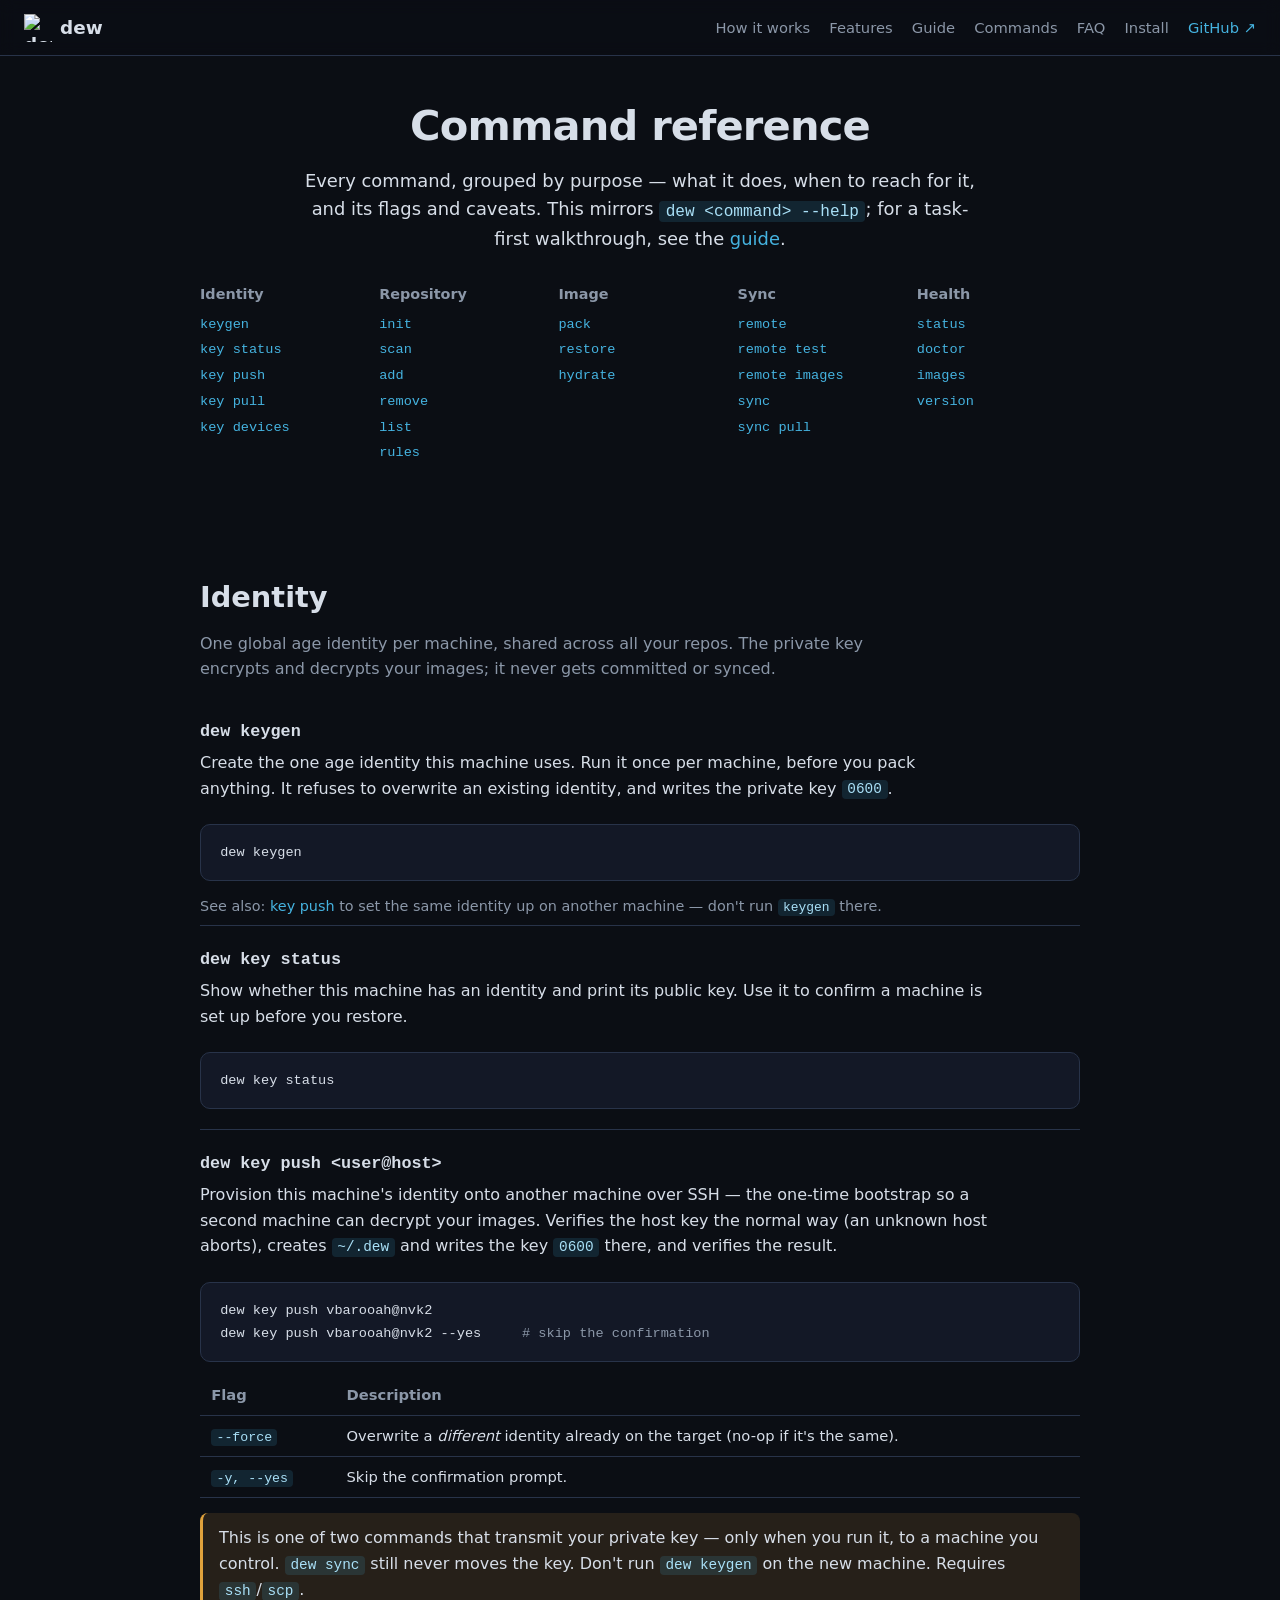
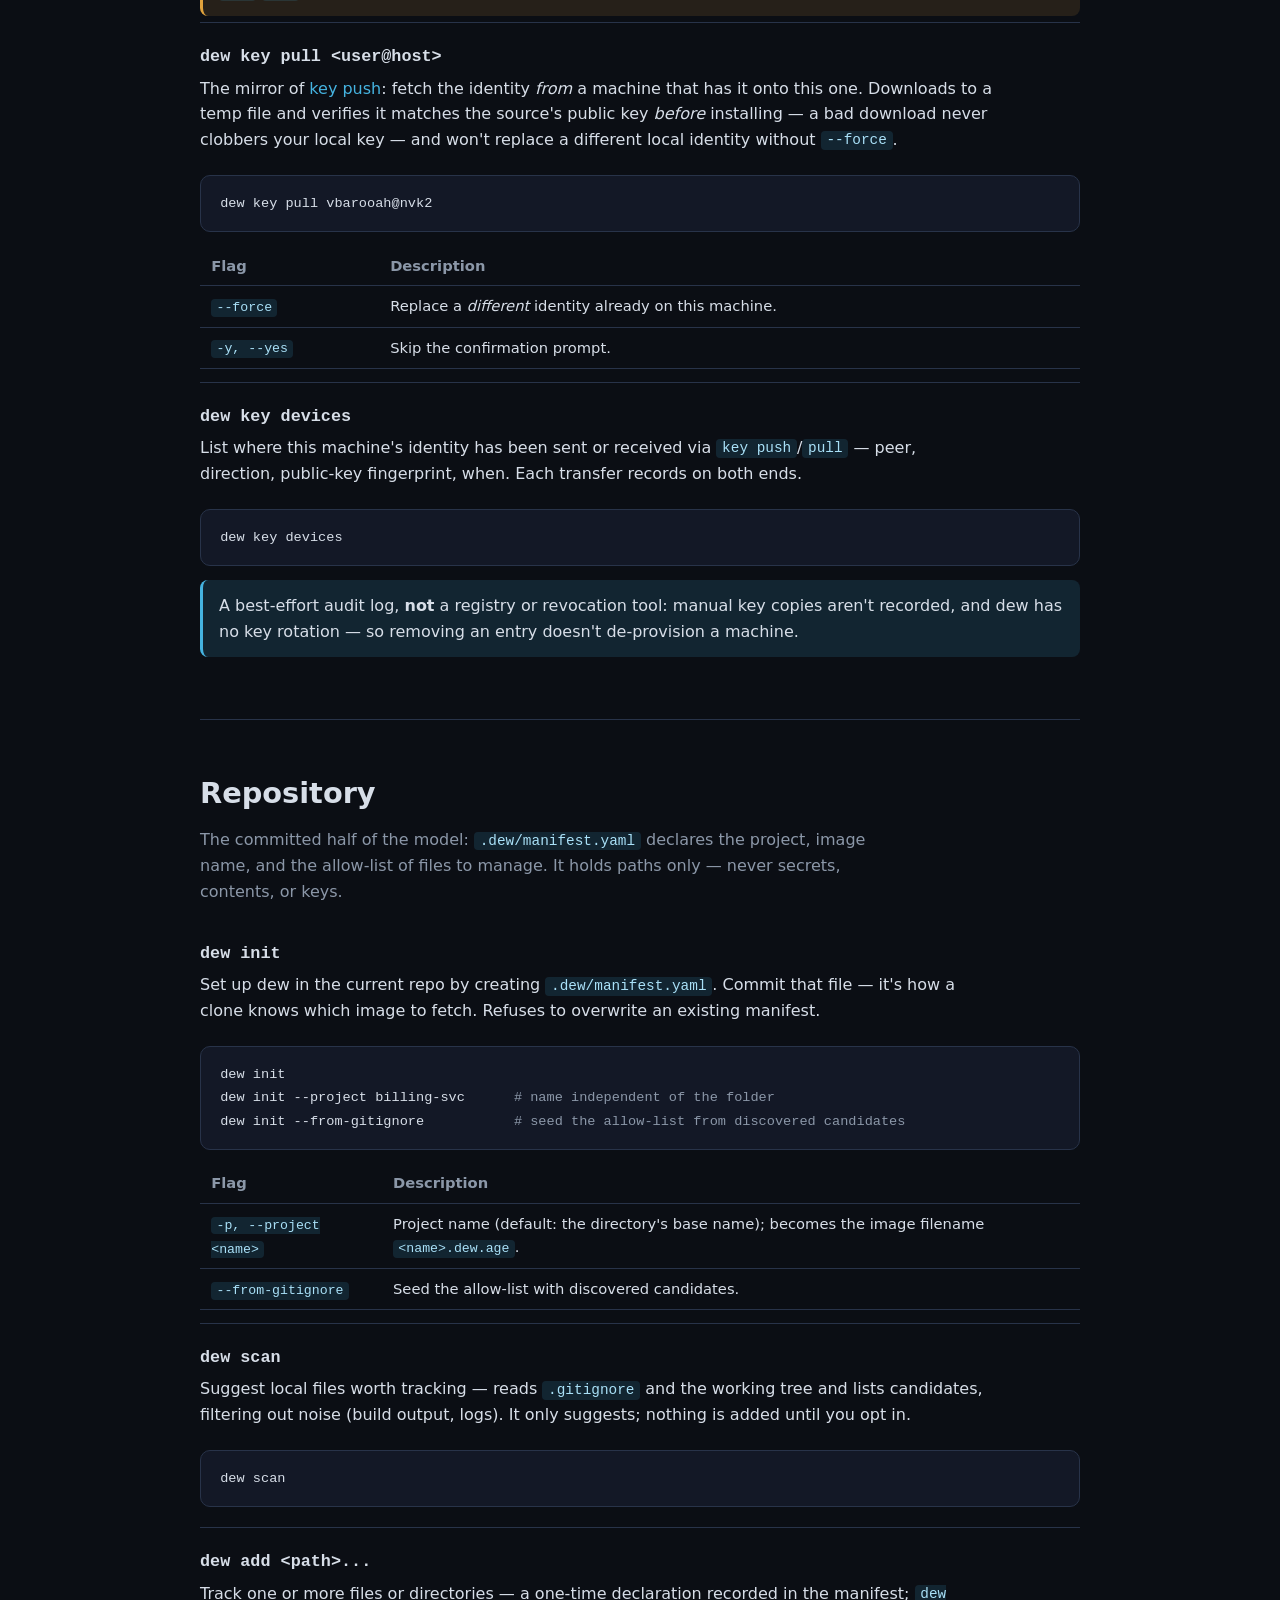
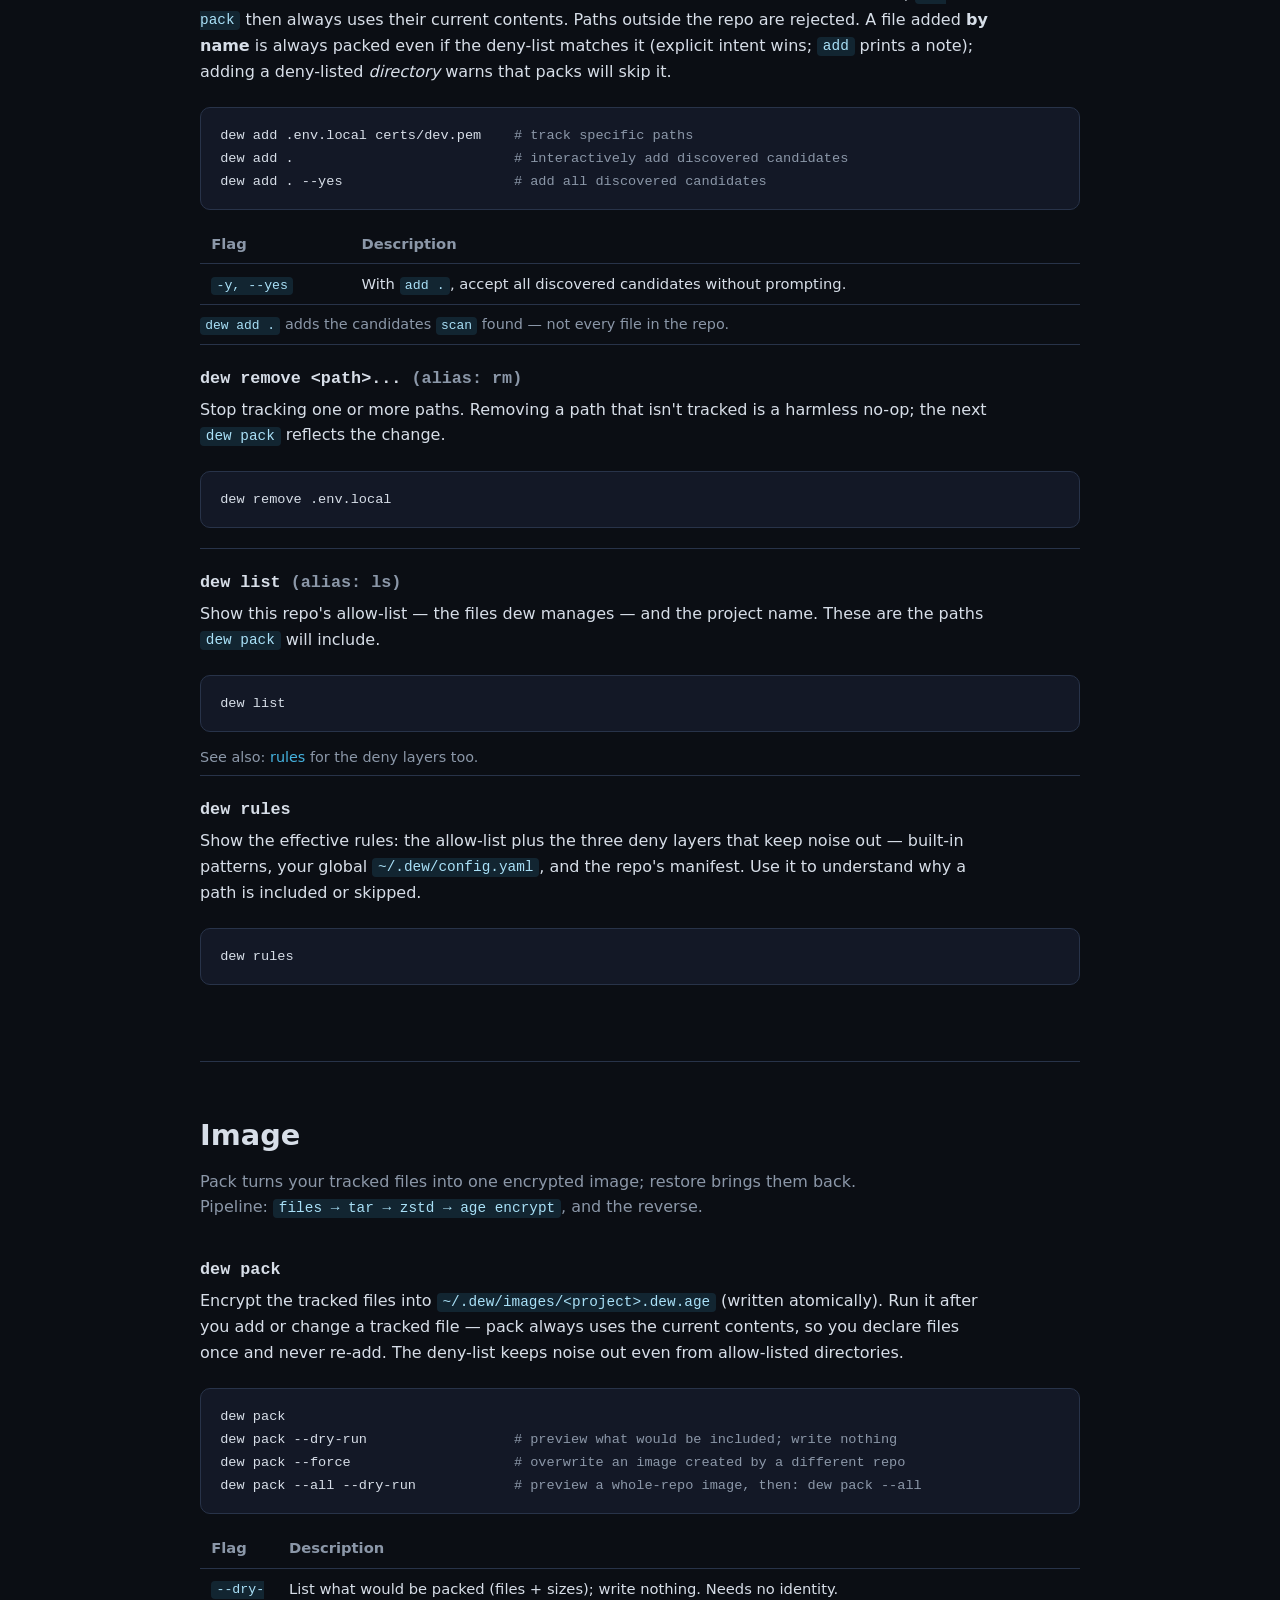
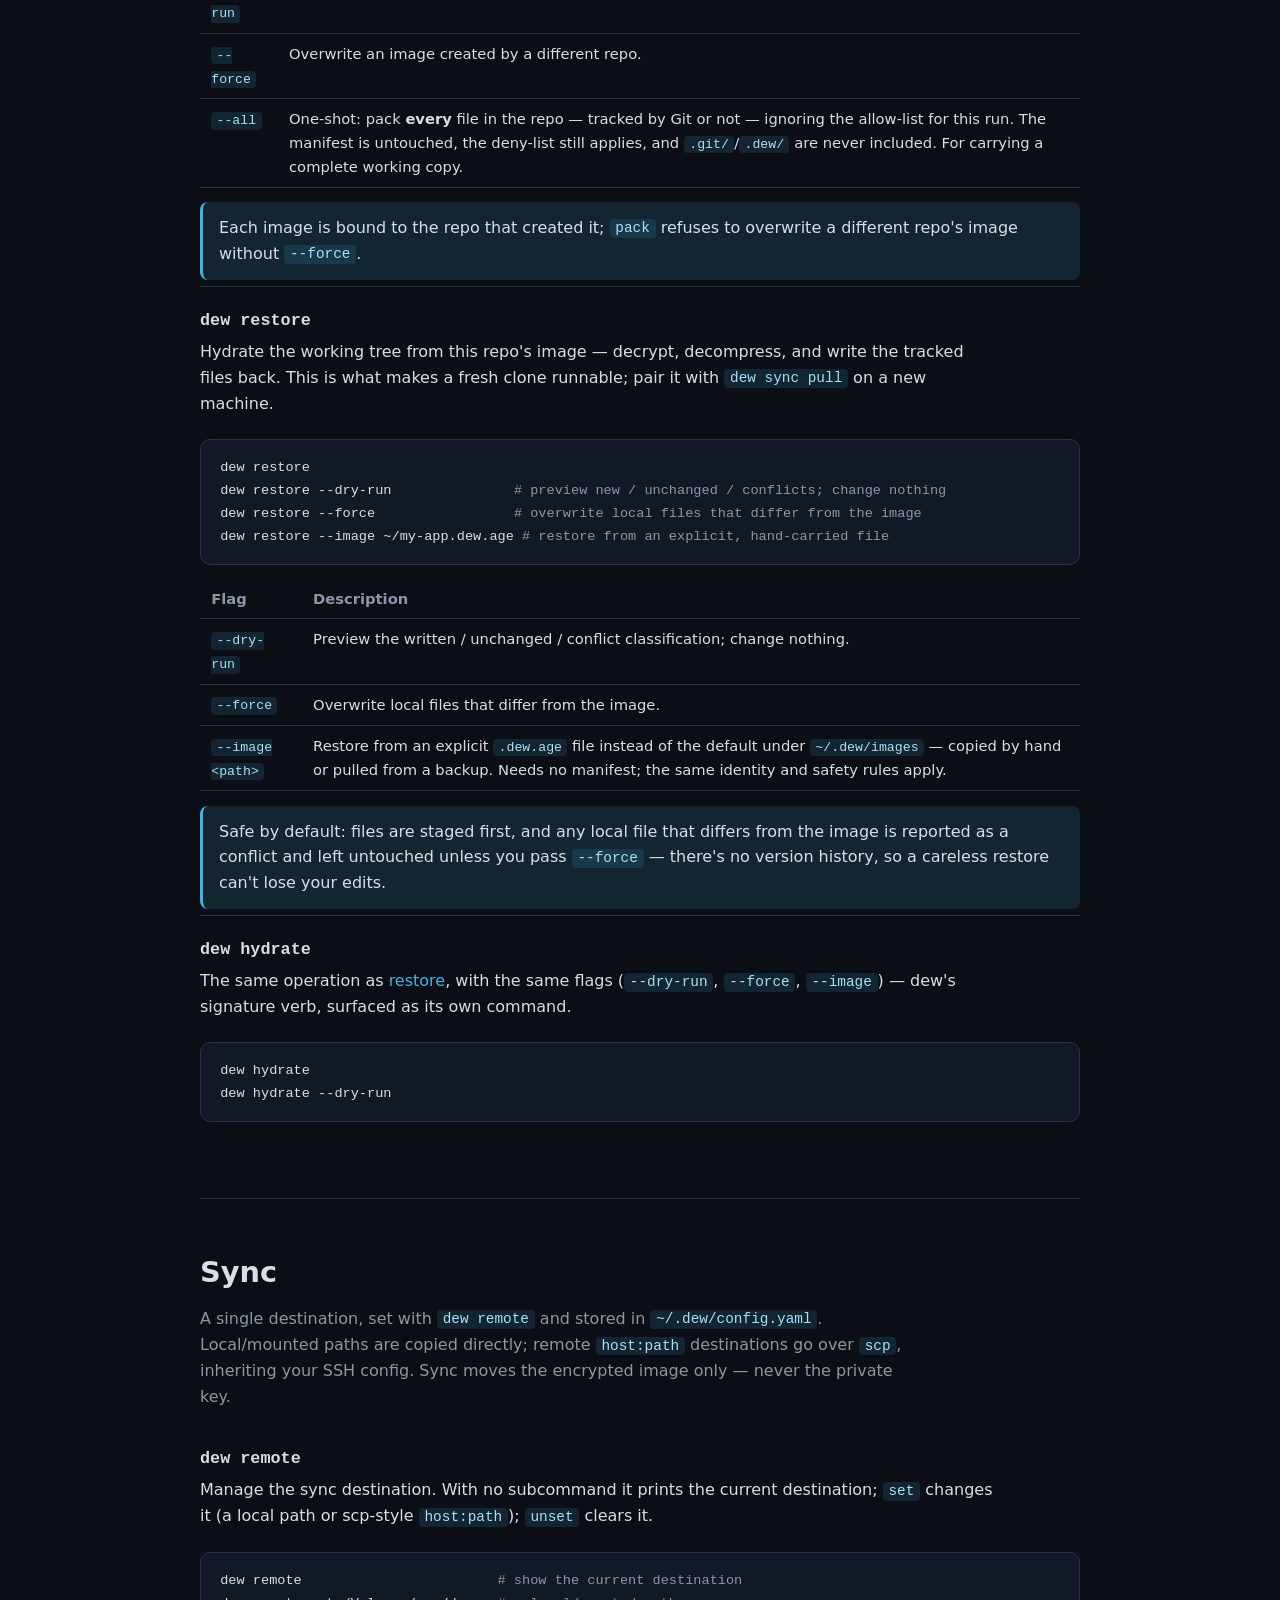
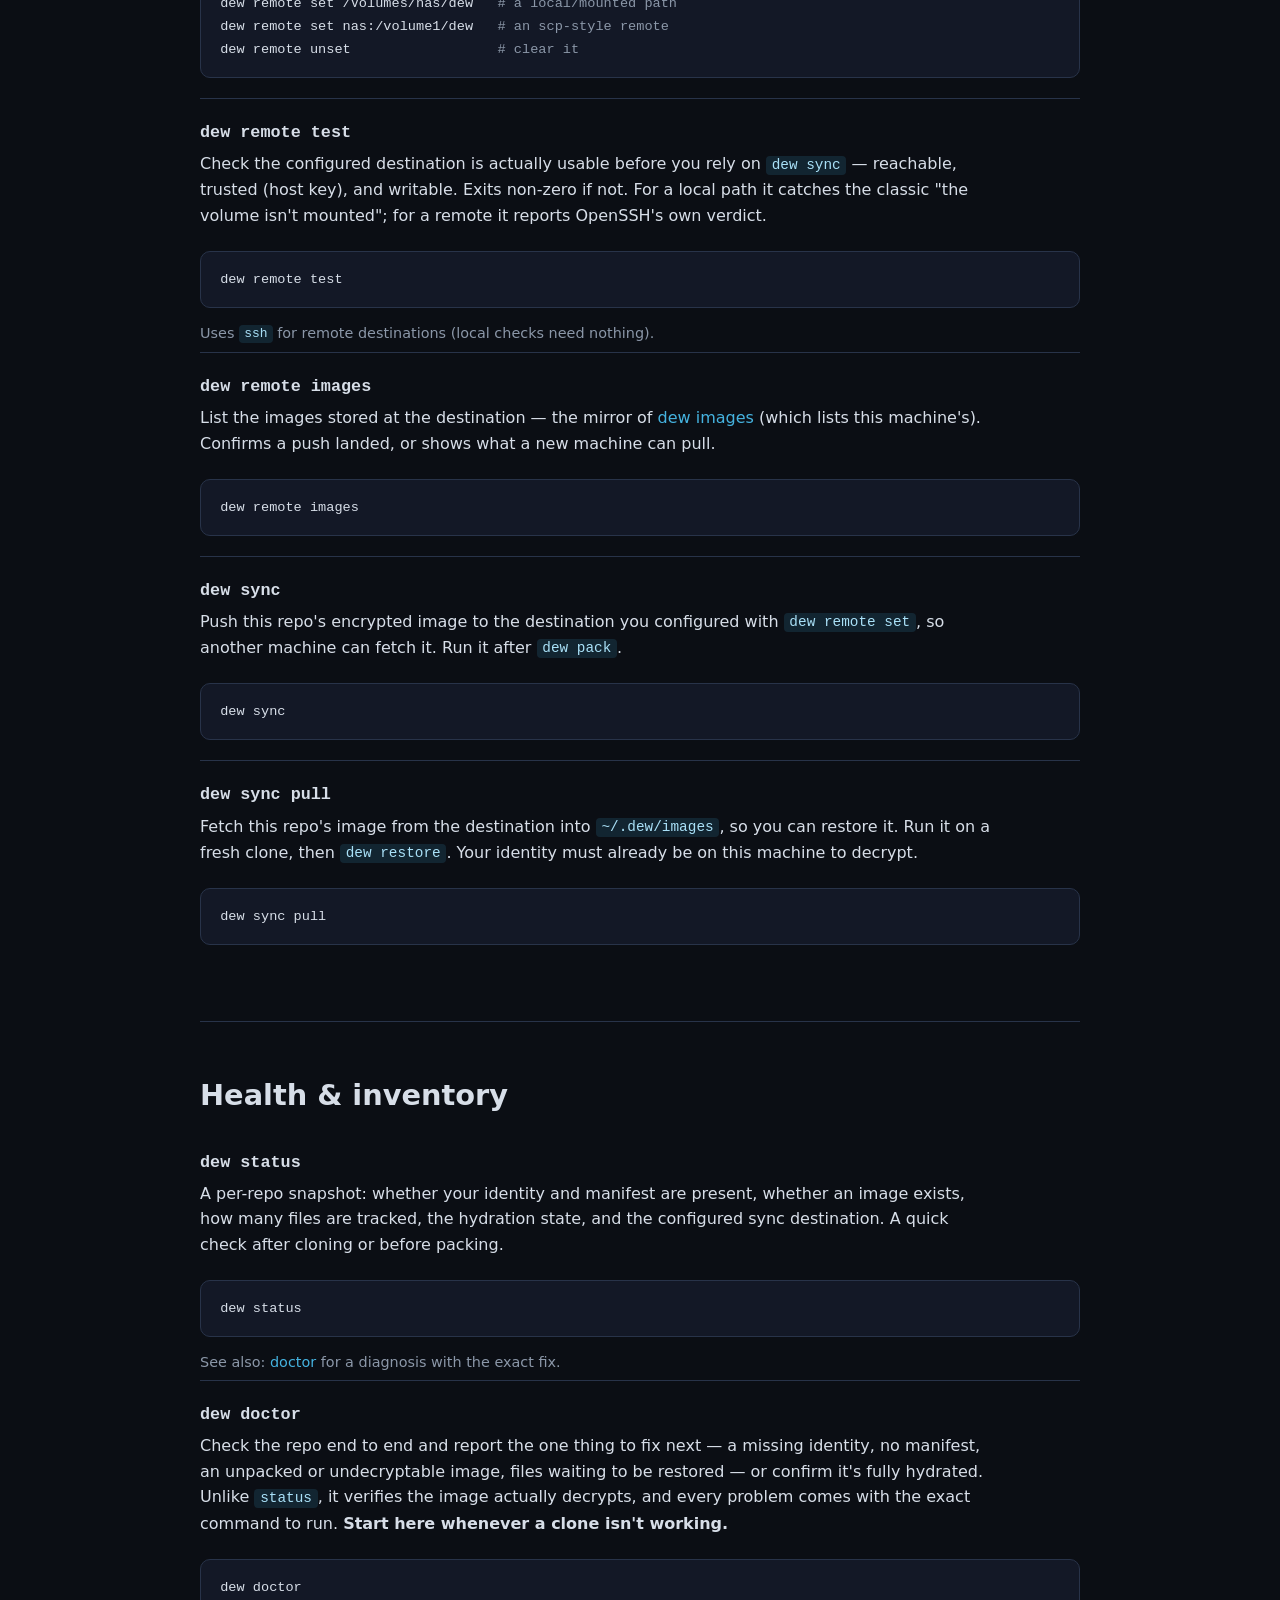
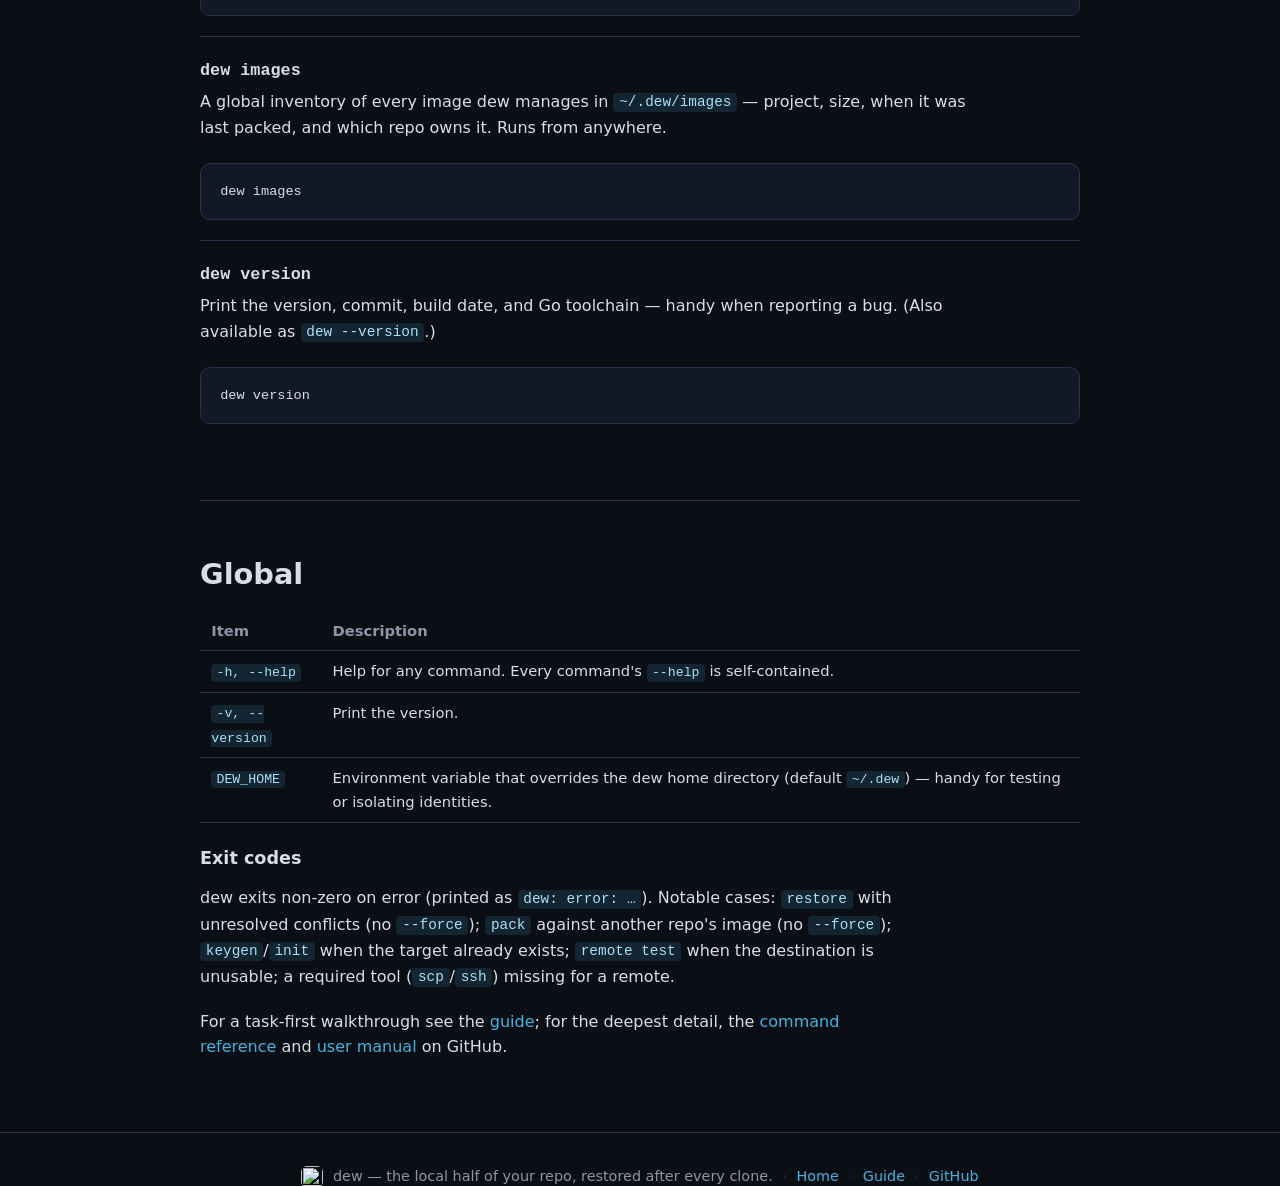
==== commit 83d4330e: "feat(add/pack): explicit file adds beat the deny-list; add reports the interplay dew add debug.log u" ====
--- a/site/commands.html
+++ b/site/commands.html
@@ -168,7 +168,7 @@
 
     <div class="cmd">
       <h3 id="add">dew add &lt;path&gt;...</h3>
-      <p class="desc">Track one or more files or directories — a one-time declaration recorded in the manifest; <code>dew pack</code> then always uses their current contents. Paths outside the repo are rejected.</p>
+      <p class="desc">Track one or more files or directories — a one-time declaration recorded in the manifest; <code>dew pack</code> then always uses their current contents. Paths outside the repo are rejected. A file added <strong>by name</strong> is always packed even if the deny-list matches it (explicit intent wins; <code>add</code> prints a note); adding a deny-listed <em>directory</em> warns that packs will skip it.</p>
       <pre class="pipeline">dew add .env.local certs/dev.pem    <span class="comment"># track specific paths</span>
 dew add .                           <span class="comment"># interactively add discovered candidates</span>
 dew add . --yes                     <span class="comment"># add all discovered candidates</span></pre>
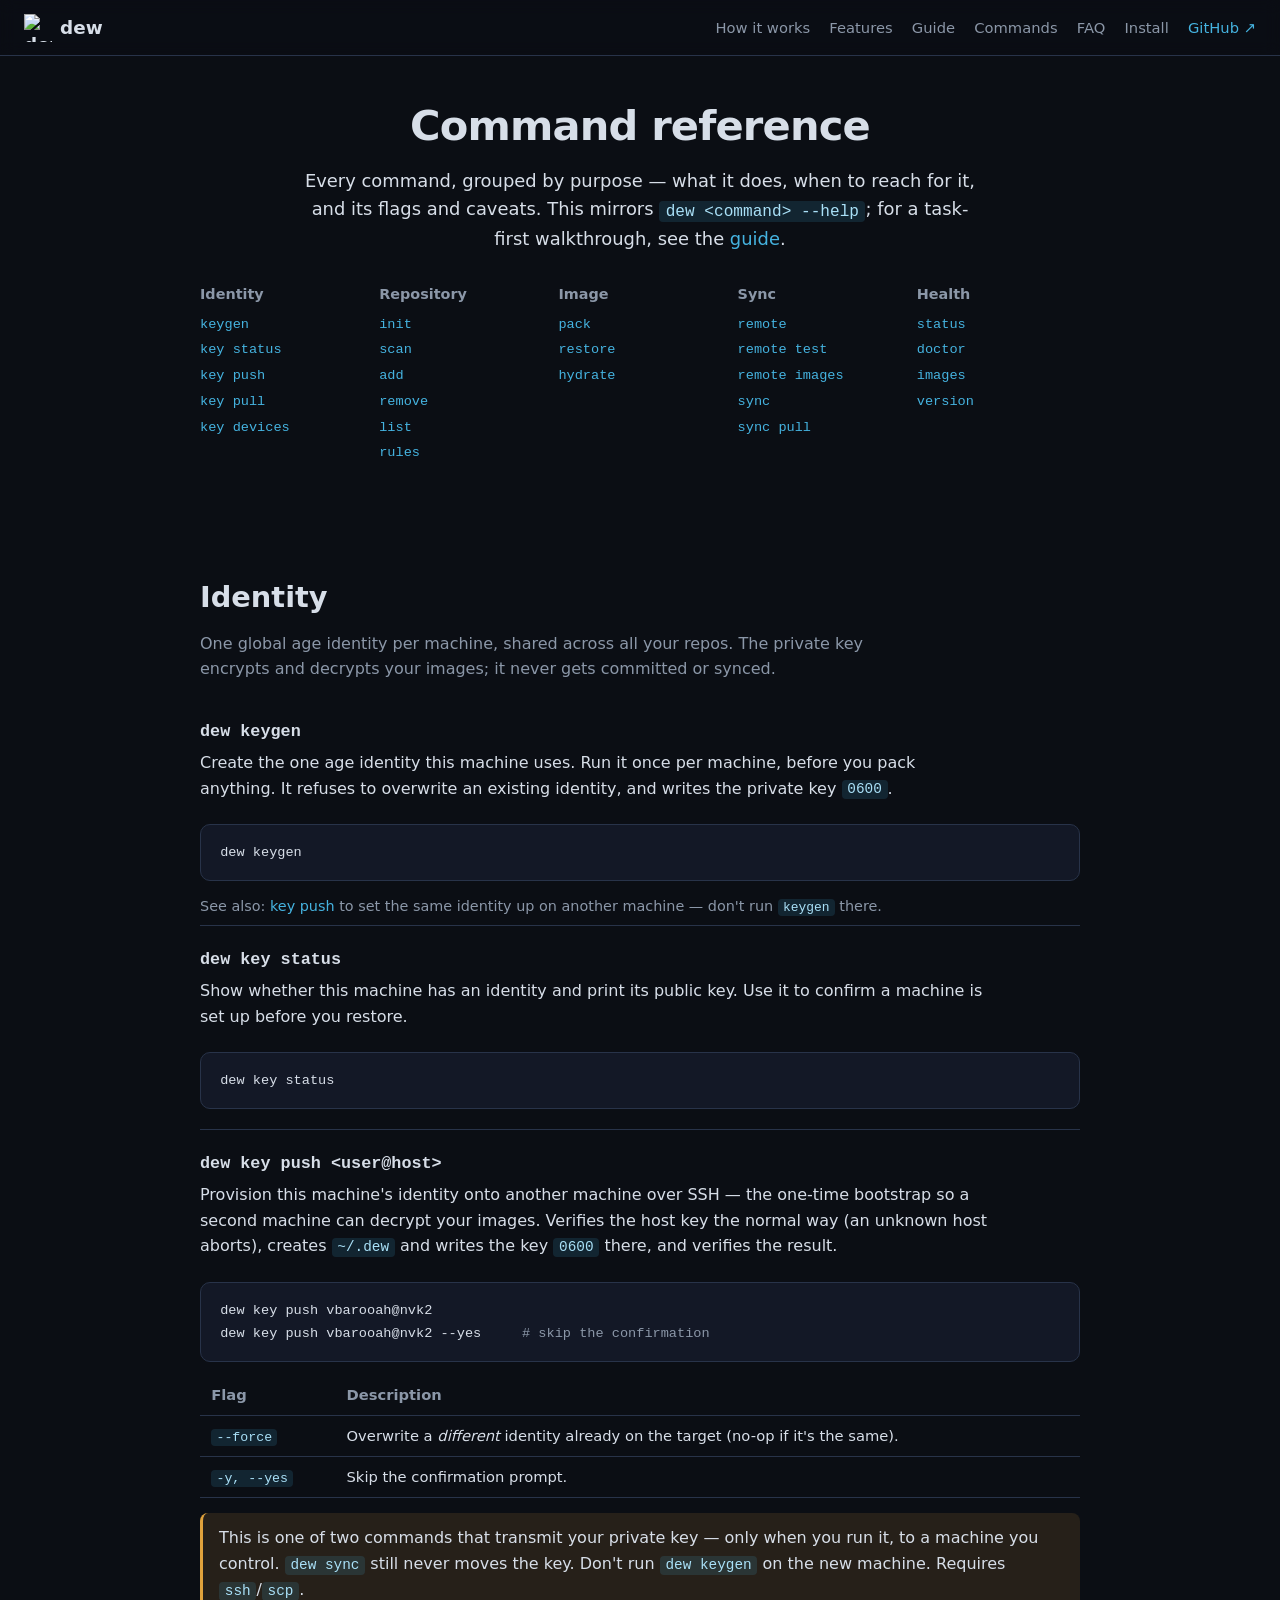
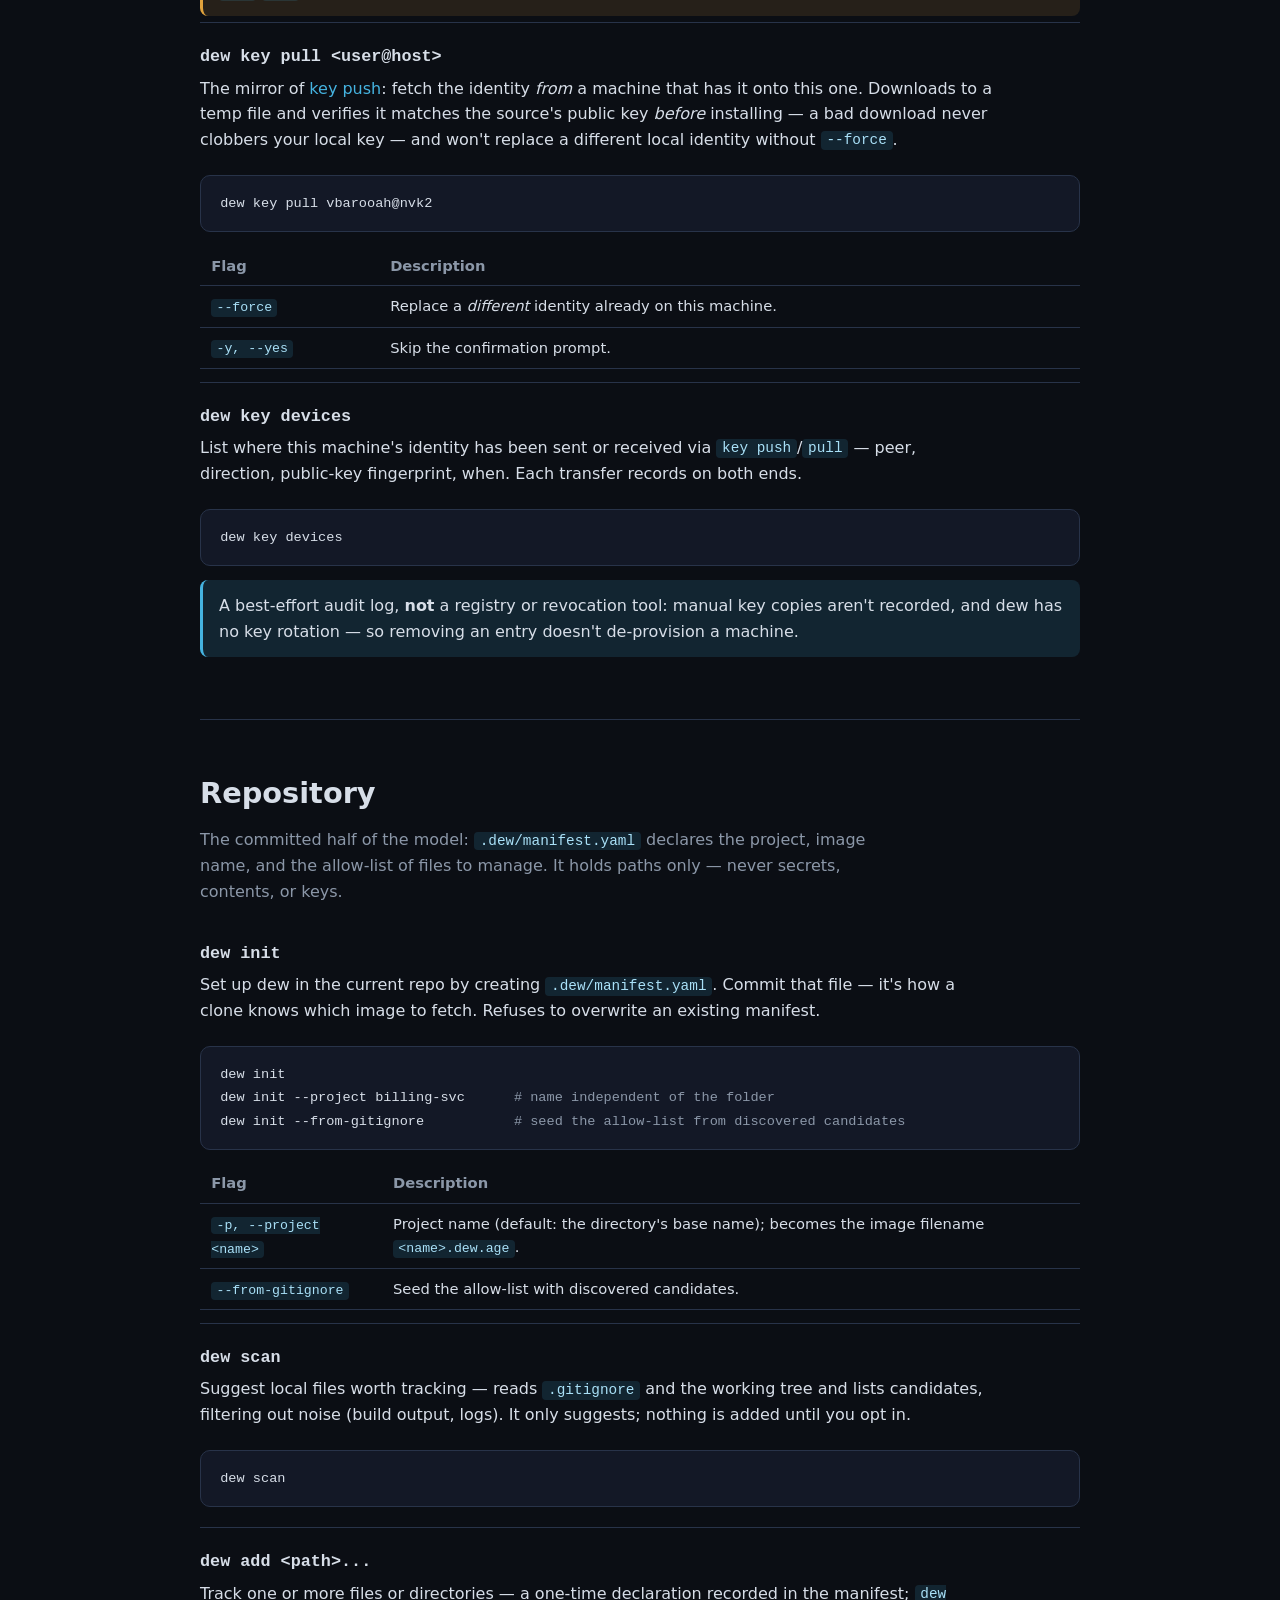
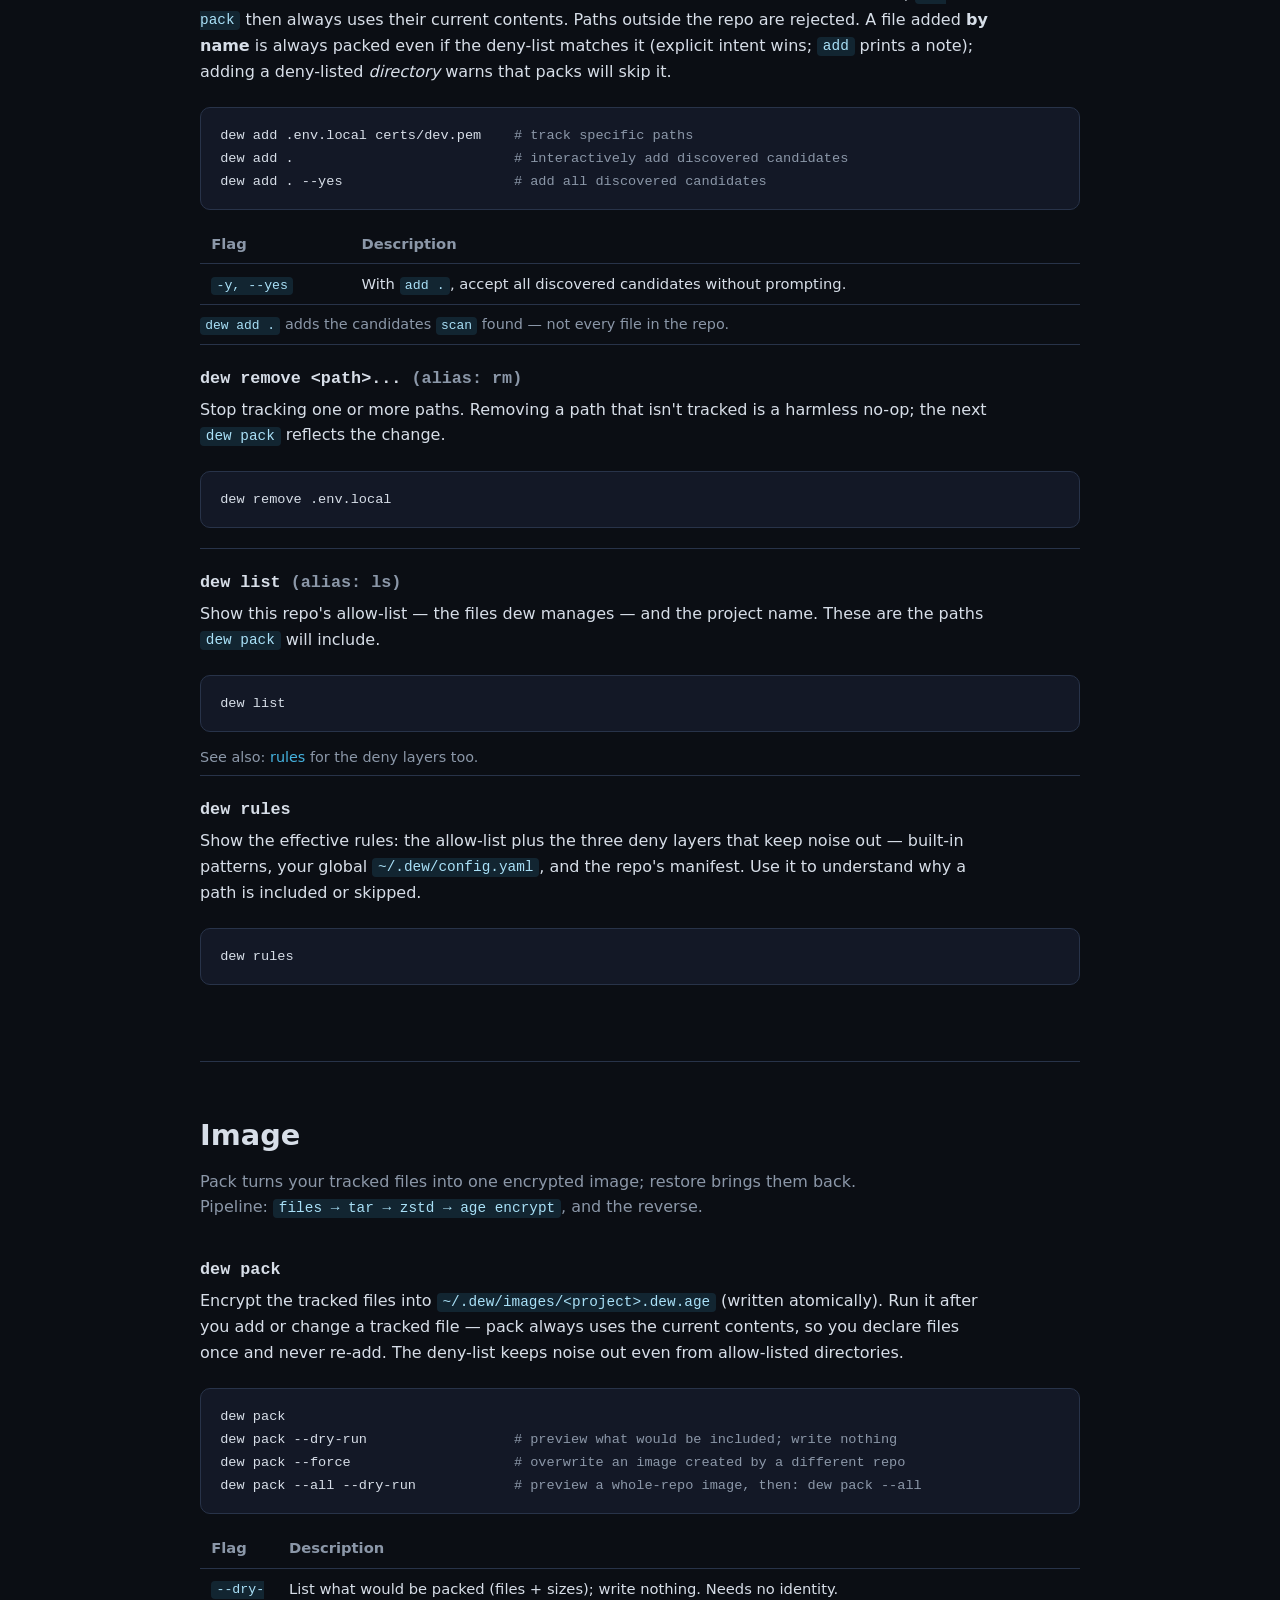
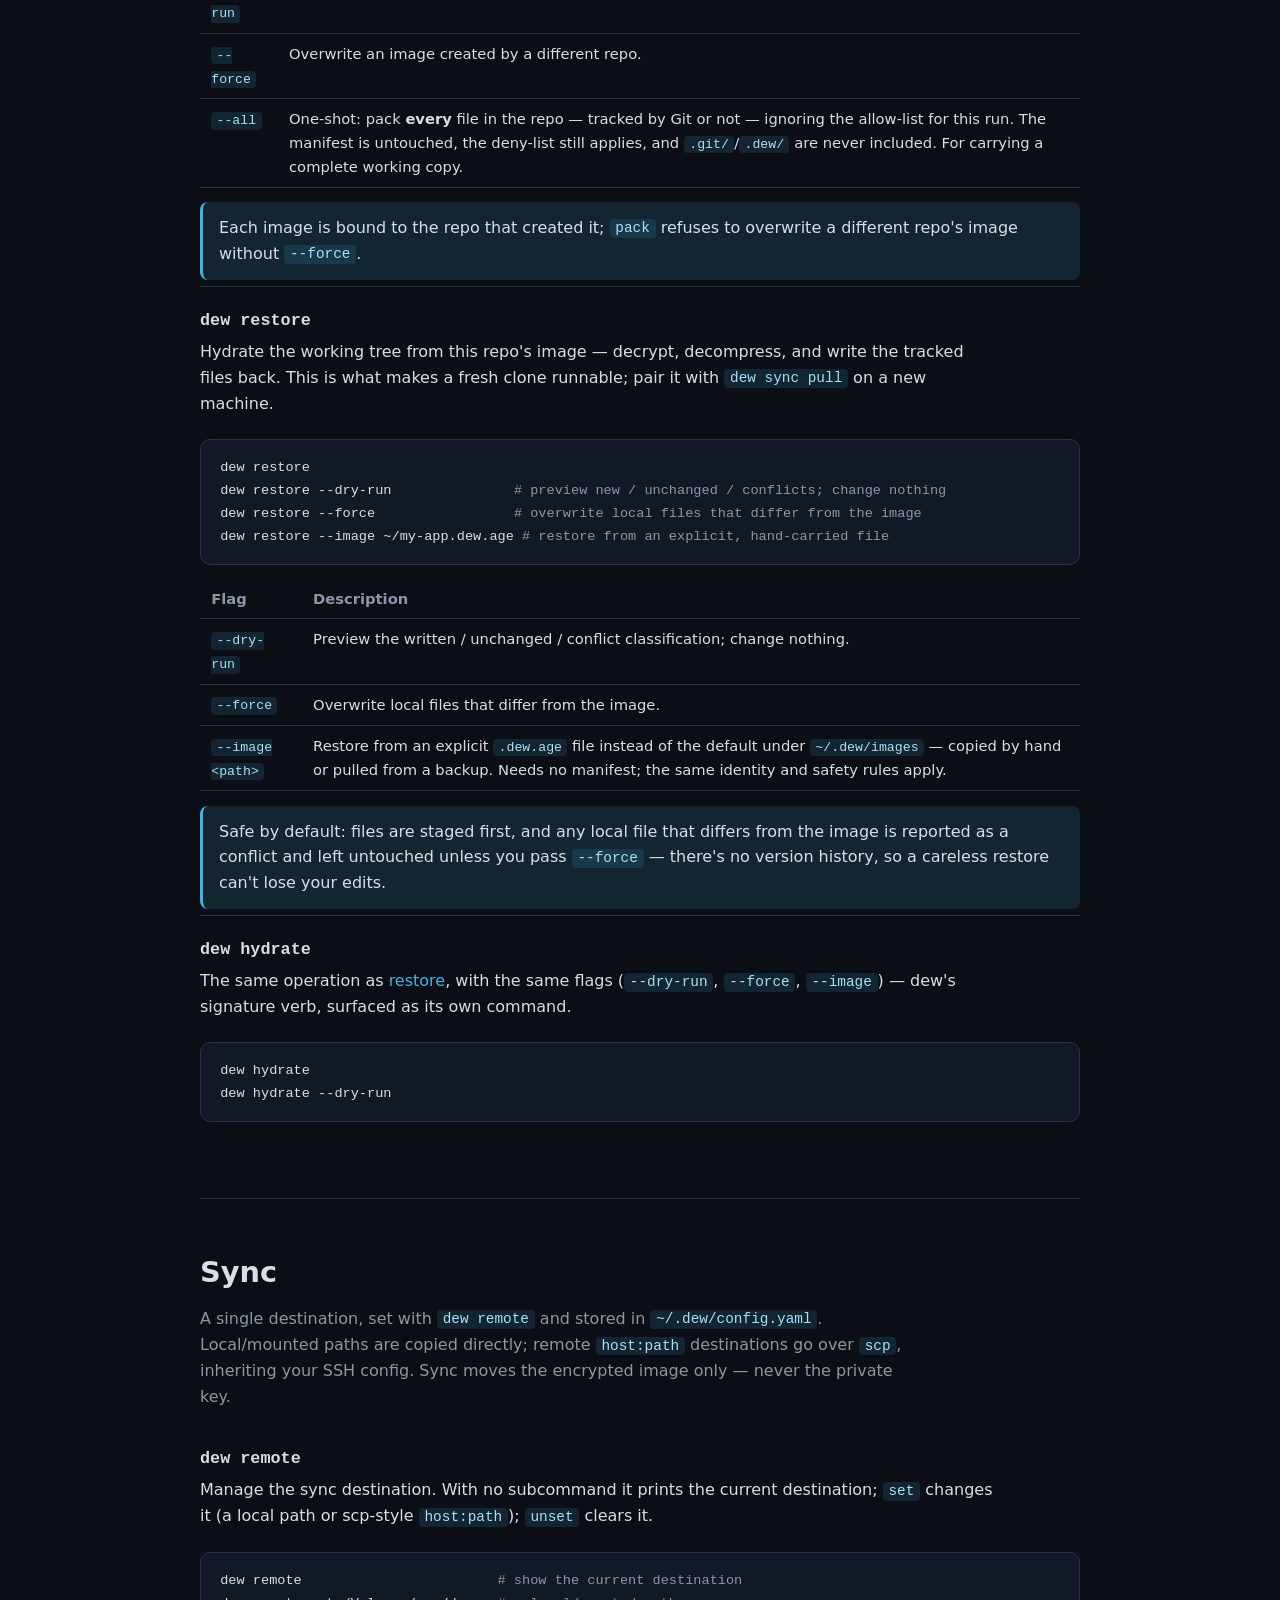
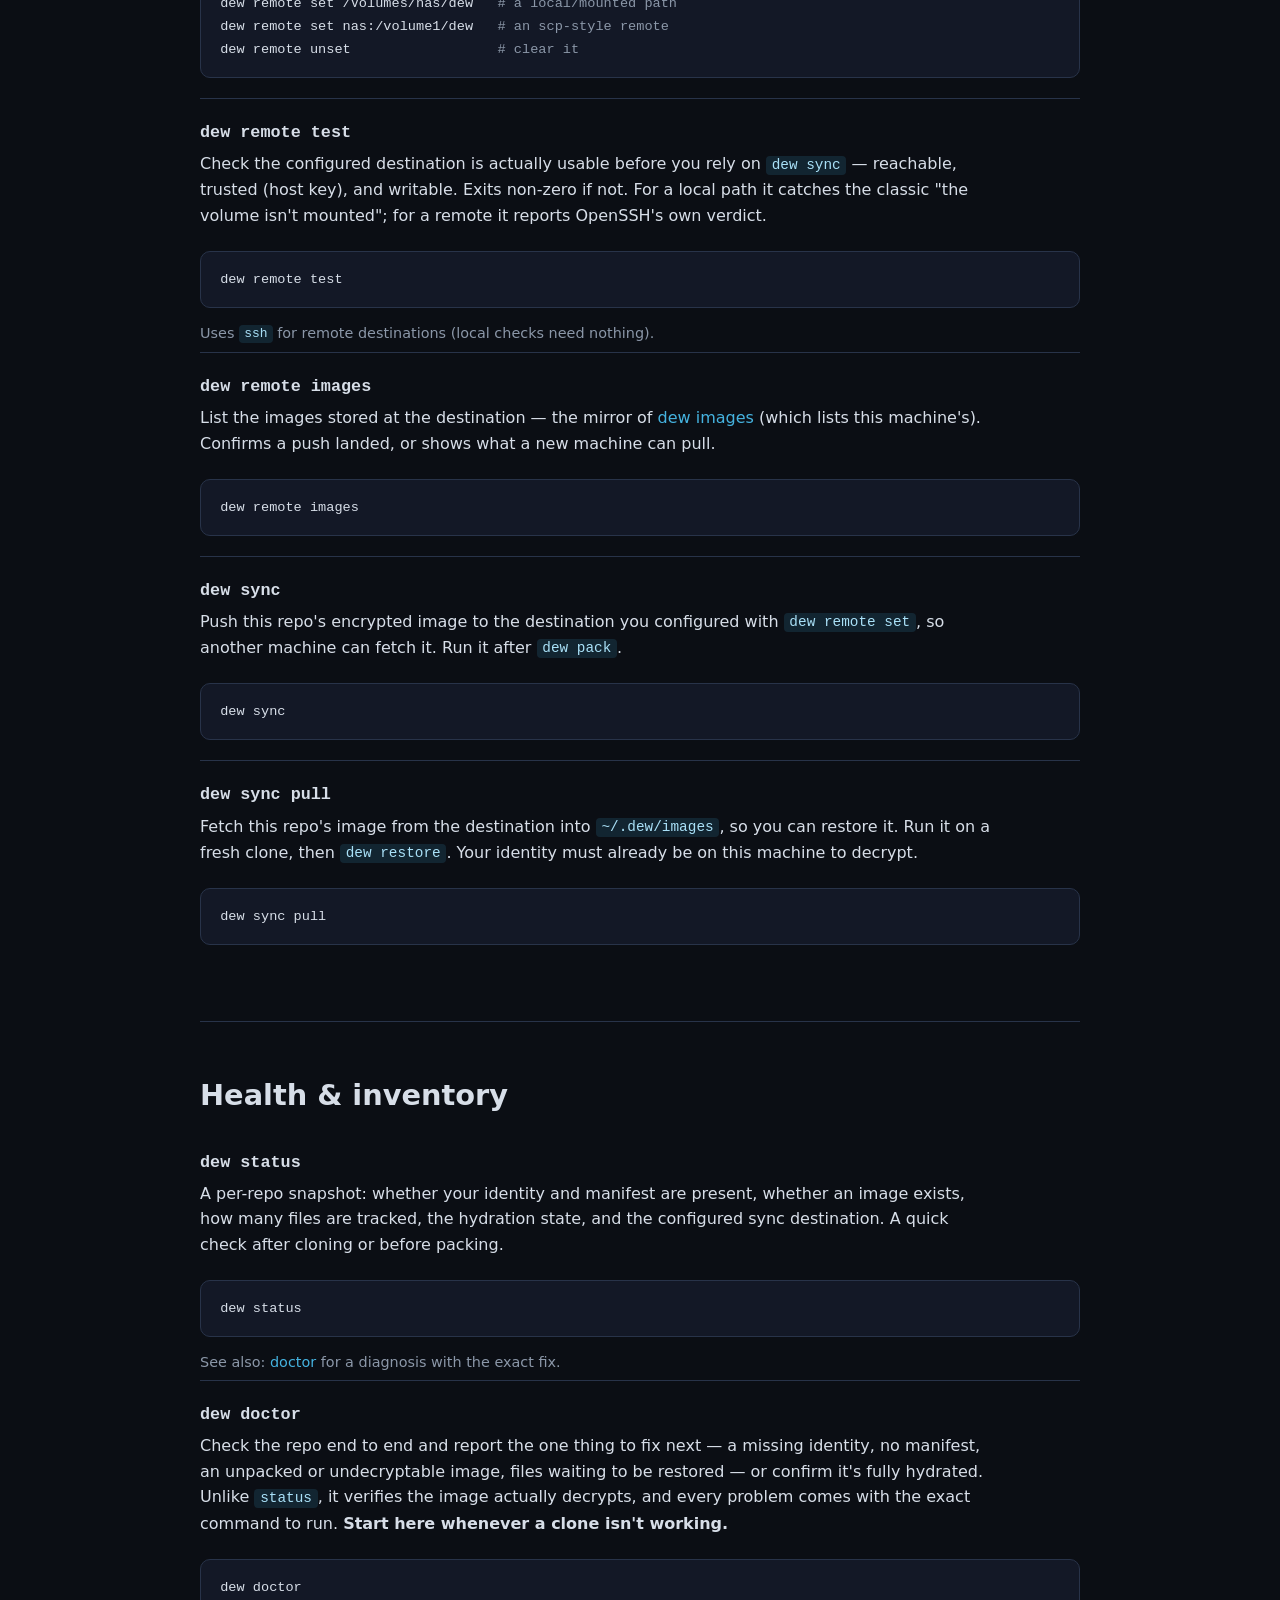
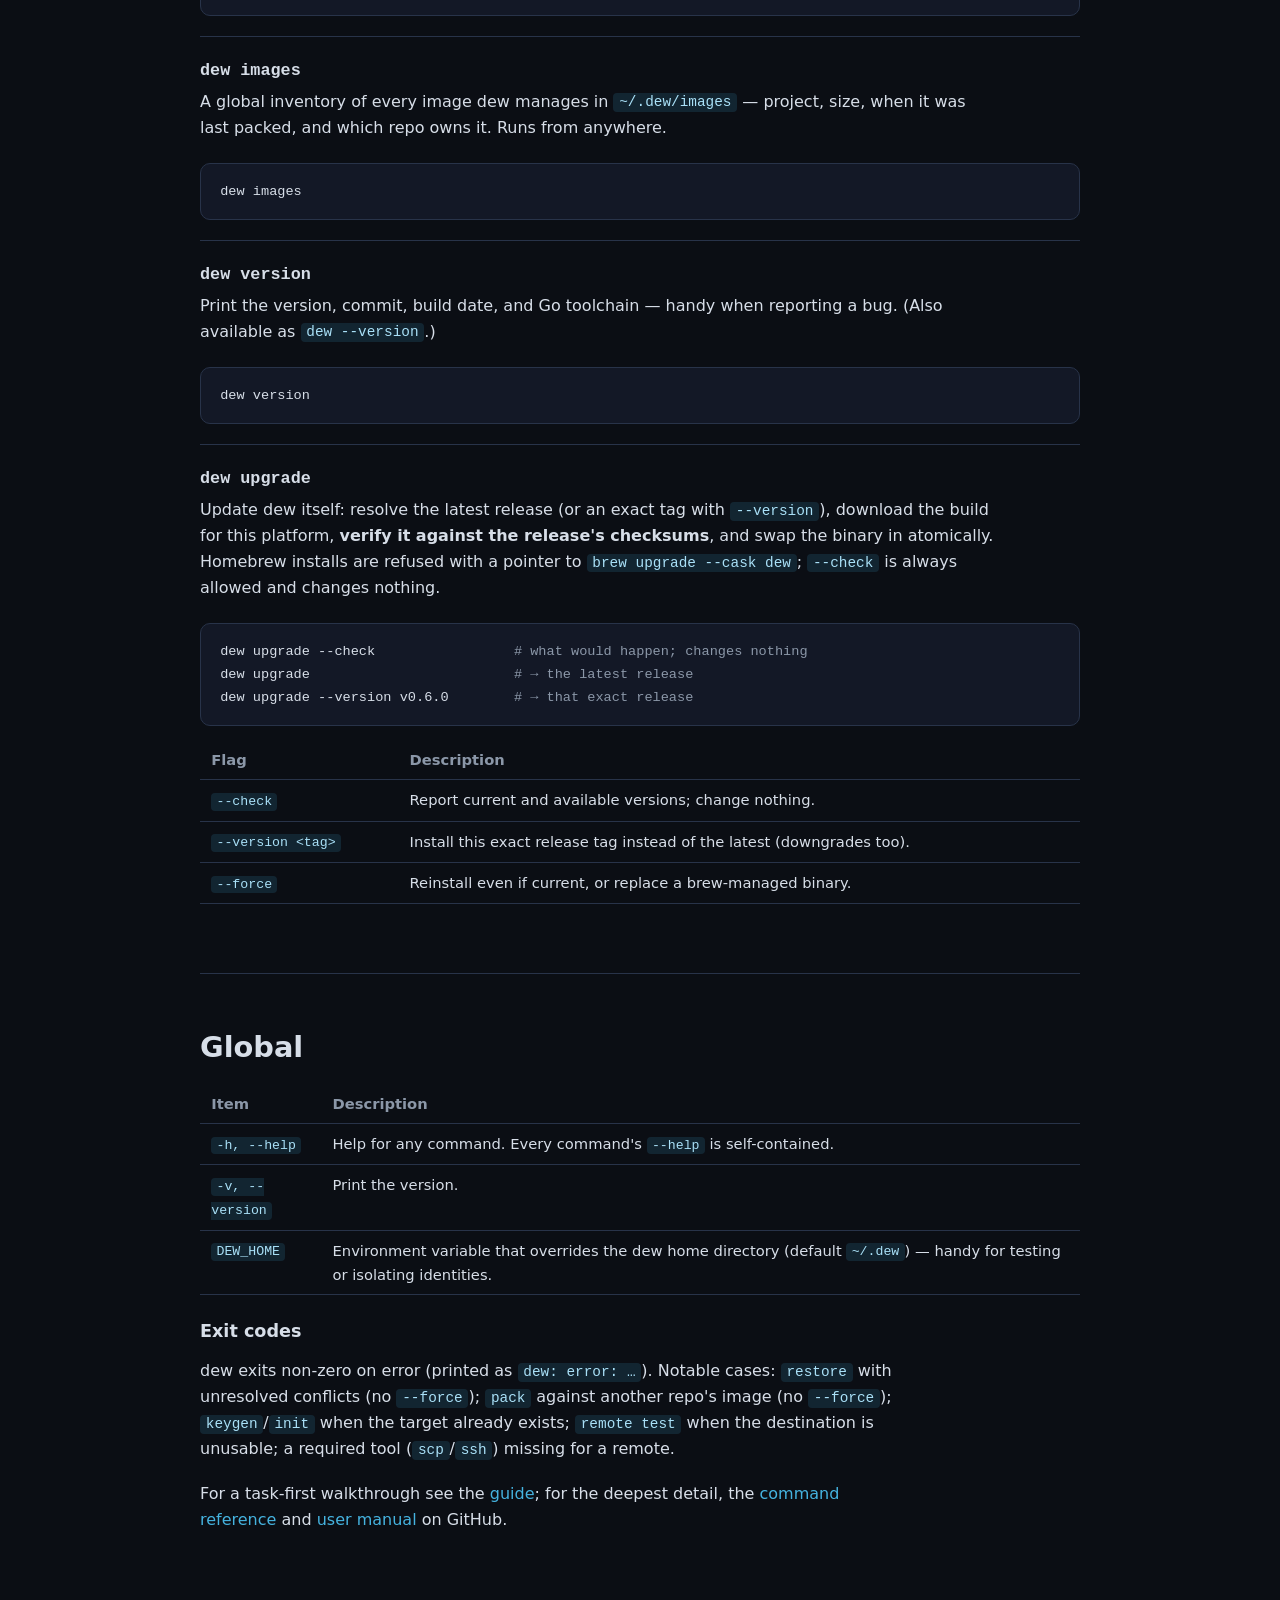
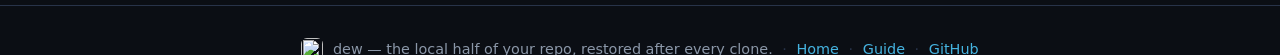
==== commit 82c1a9da: "feat: dew upgrade — self-update to the latest release or an exact tag Resolves the release via the p" ====
--- a/site/commands.html
+++ b/site/commands.html
@@ -312,6 +312,20 @@
       <p class="desc">Print the version, commit, build date, and Go toolchain — handy when reporting a bug. (Also available as <code>dew --version</code>.)</p>
       <pre class="pipeline">dew version</pre>
     </div>
+
+    <div class="cmd">
+      <h3 id="upgrade">dew upgrade</h3>
+      <p class="desc">Update dew itself: resolve the latest release (or an exact tag with <code>--version</code>), download the build for this platform, <strong>verify it against the release's checksums</strong>, and swap the binary in atomically. Homebrew installs are refused with a pointer to <code>brew upgrade --cask dew</code>; <code>--check</code> is always allowed and changes nothing.</p>
+      <pre class="pipeline">dew upgrade --check                 <span class="comment"># what would happen; changes nothing</span>
+dew upgrade                         <span class="comment"># → the latest release</span>
+dew upgrade --version v0.6.0        <span class="comment"># → that exact release</span></pre>
+      <table>
+        <tr><th>Flag</th><th>Description</th></tr>
+        <tr><td><code>--check</code></td><td>Report current and available versions; change nothing.</td></tr>
+        <tr><td><code>--version &lt;tag&gt;</code></td><td>Install this exact release tag instead of the latest (downgrades too).</td></tr>
+        <tr><td><code>--force</code></td><td>Reinstall even if current, or replace a brew-managed binary.</td></tr>
+      </table>
+    </div>
   </section>
 
   <!-- Global notes -->
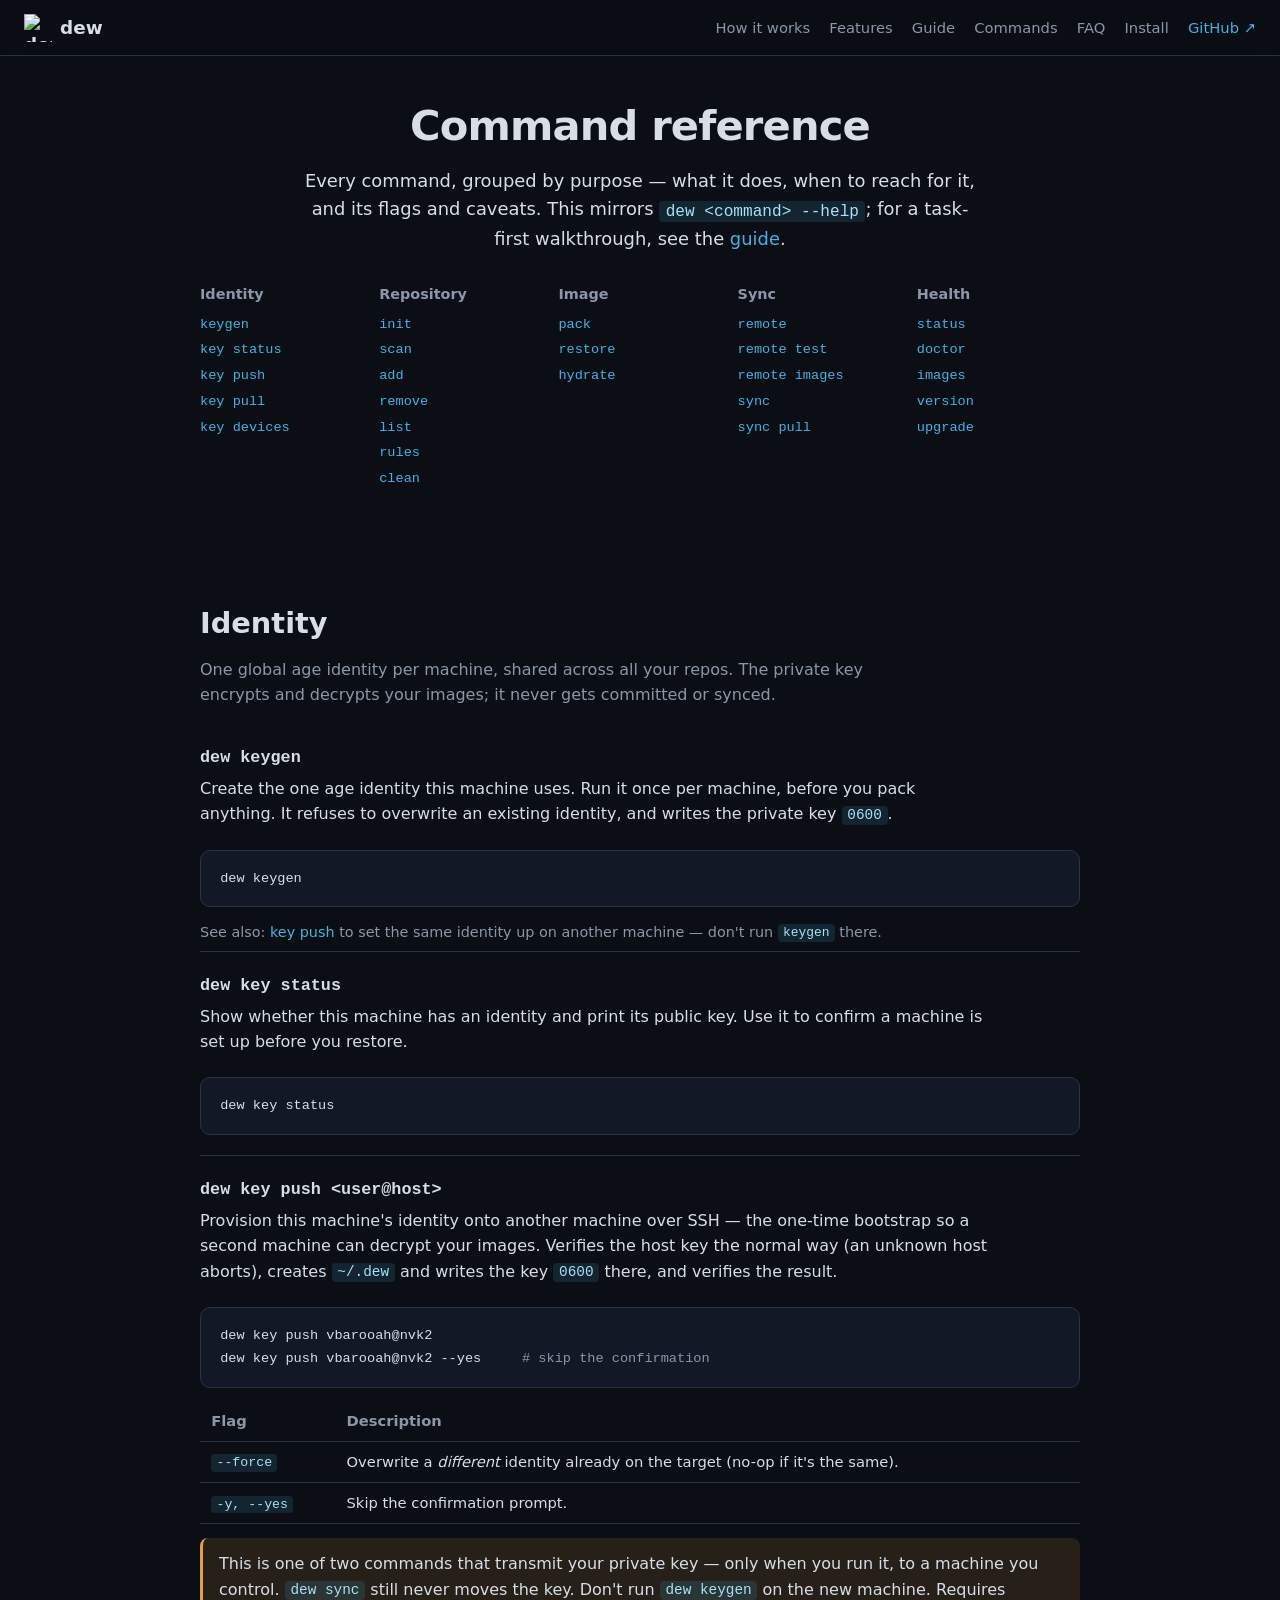
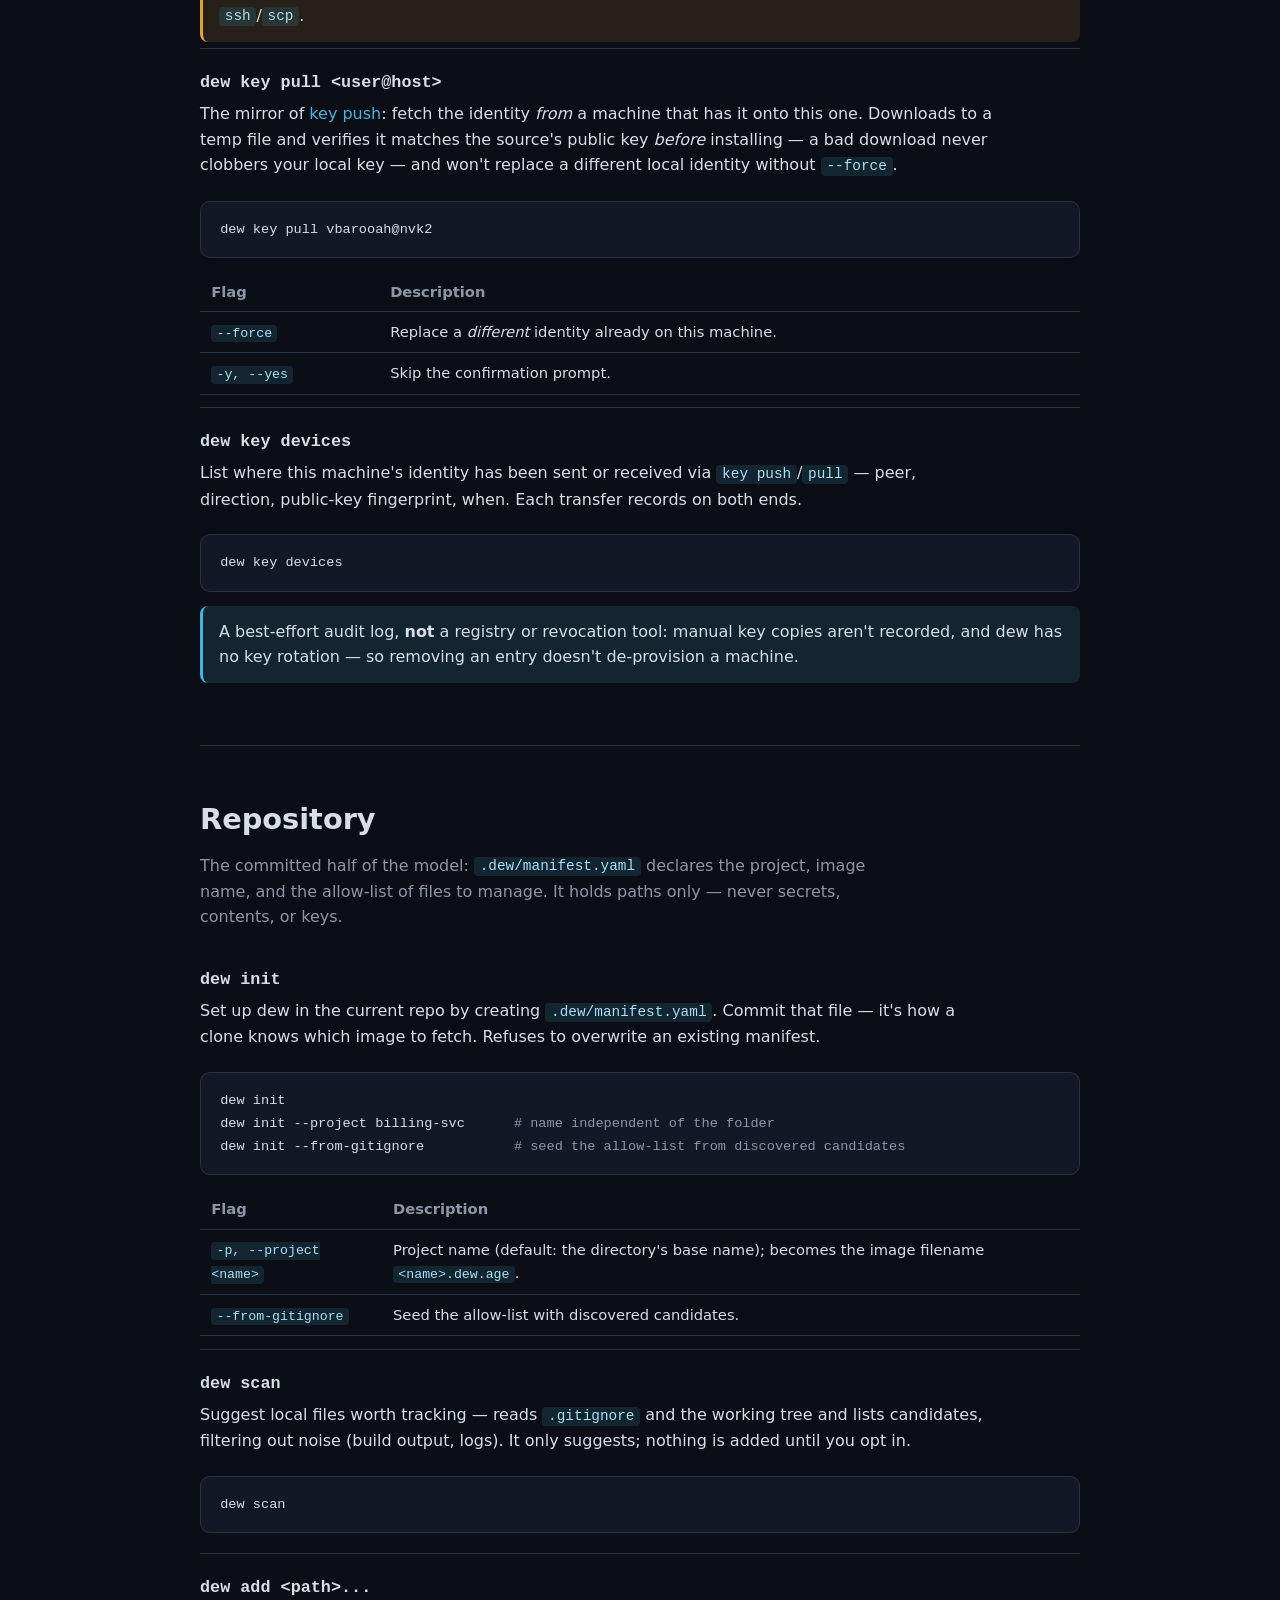
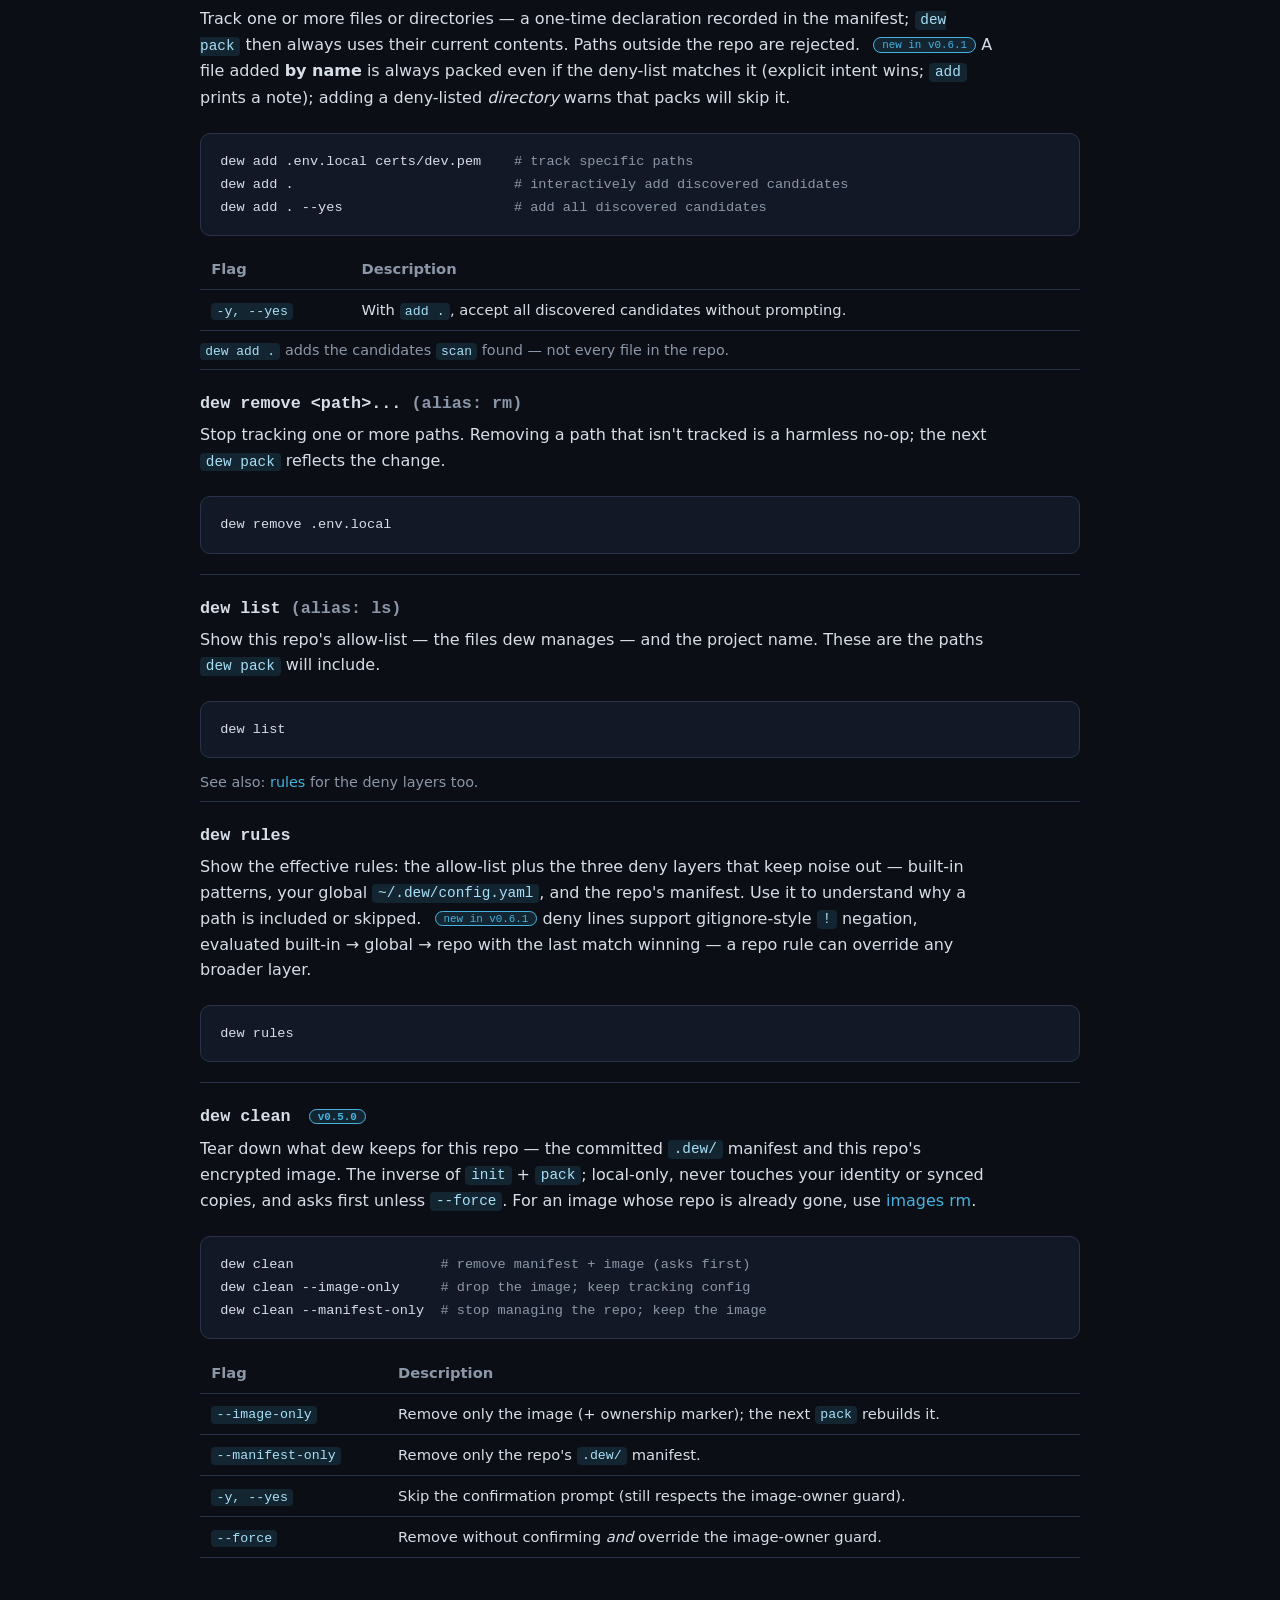
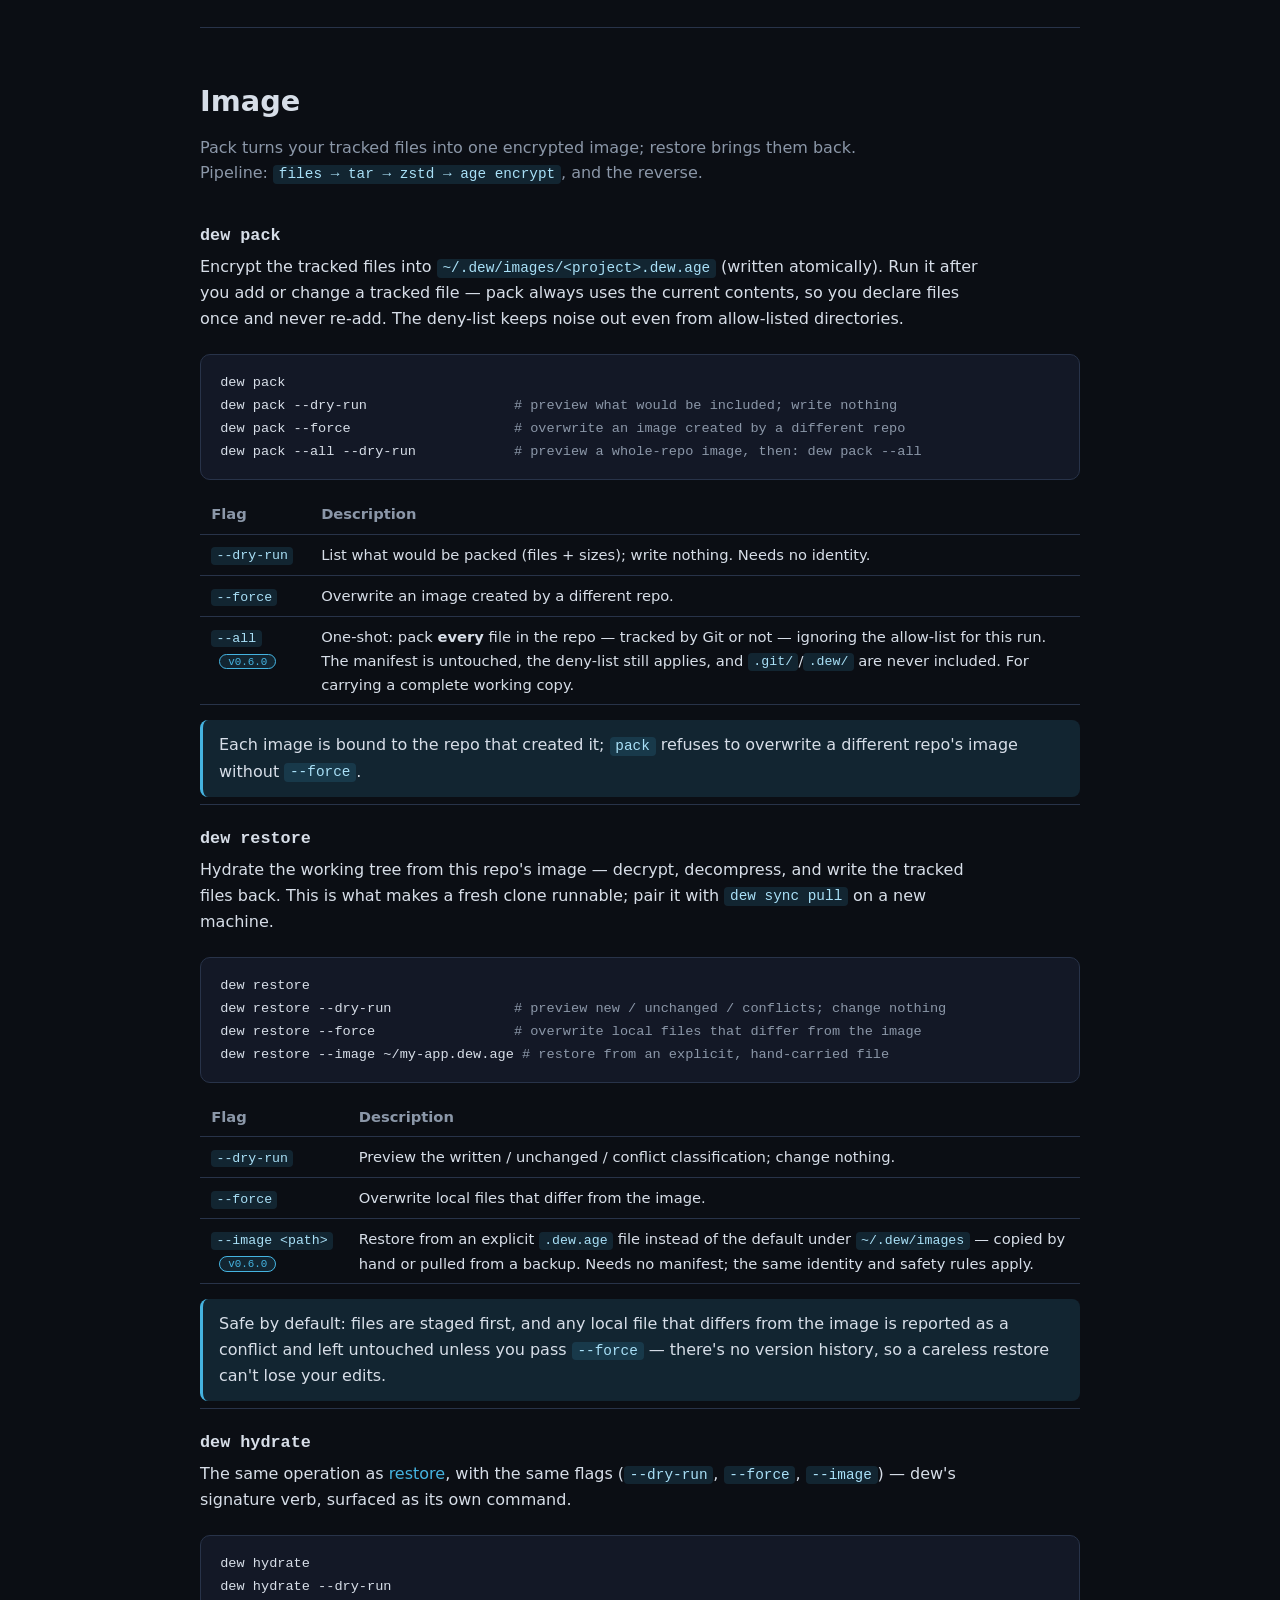
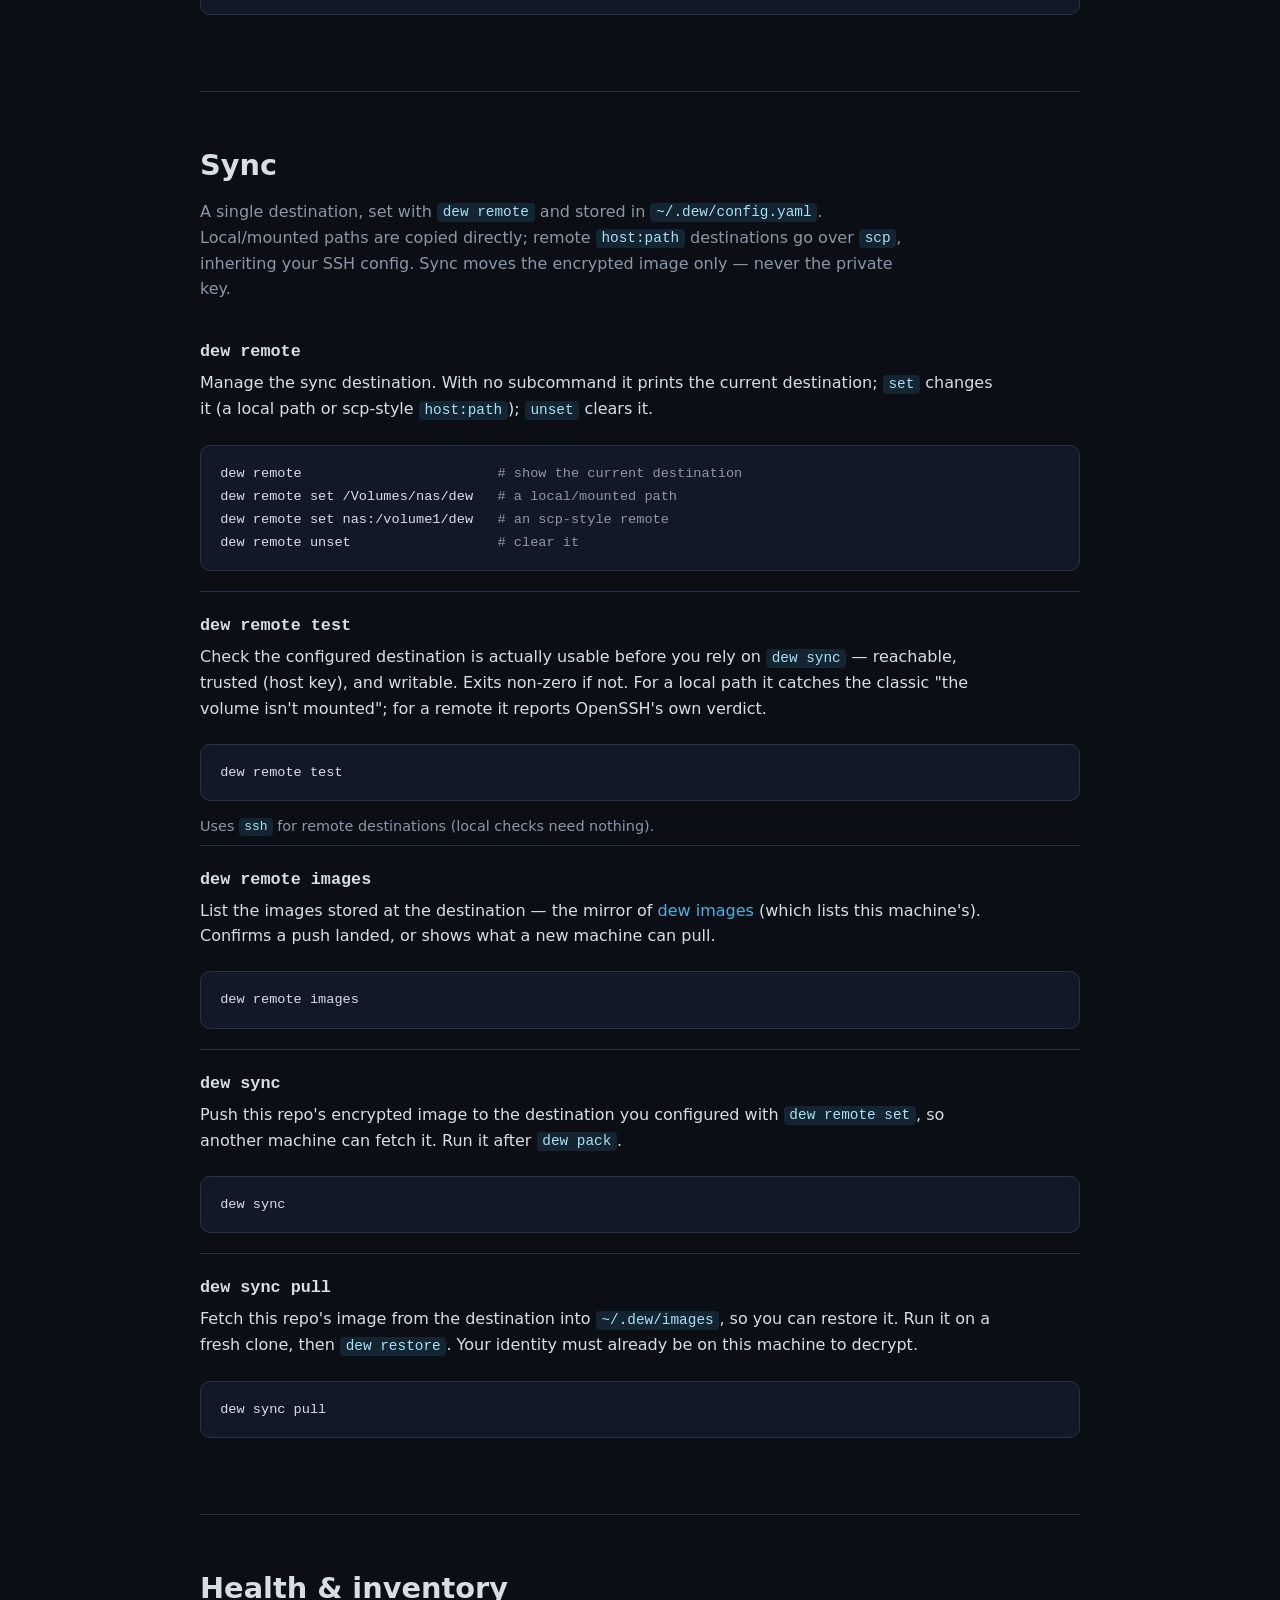
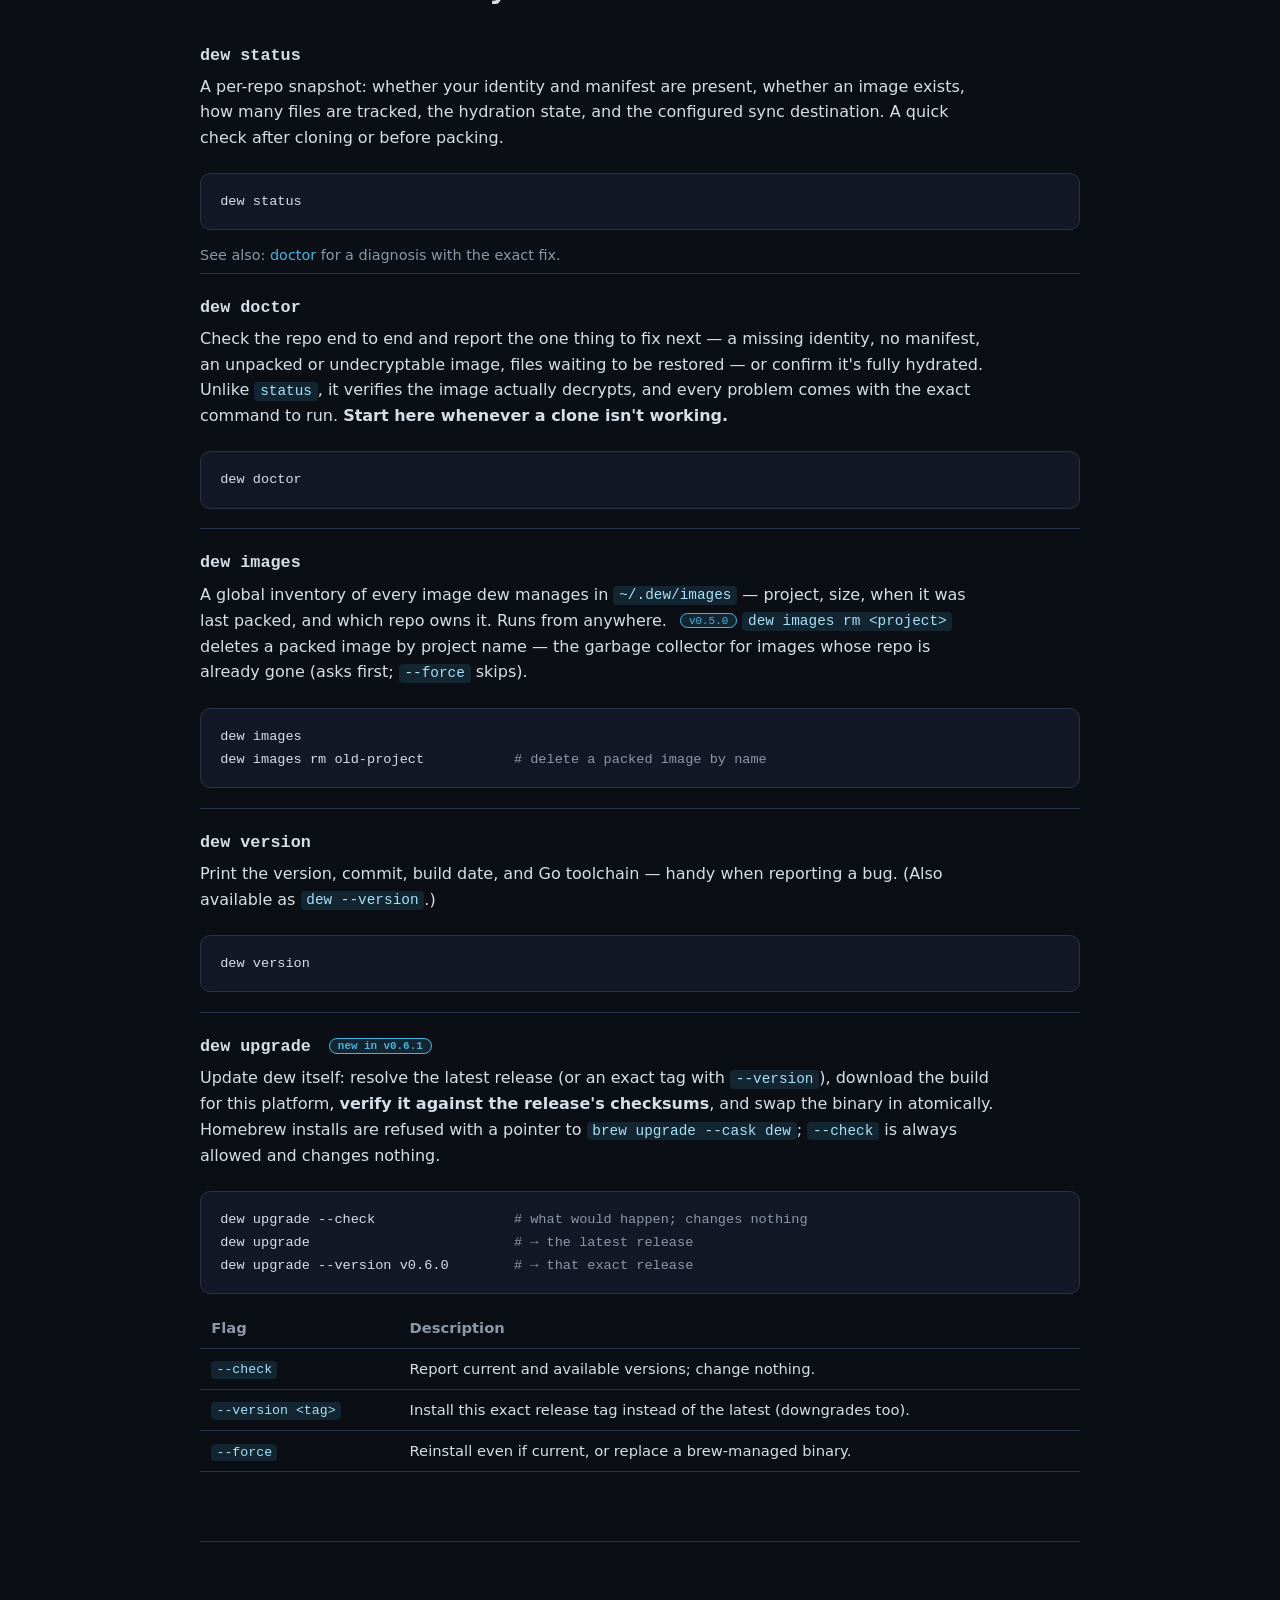
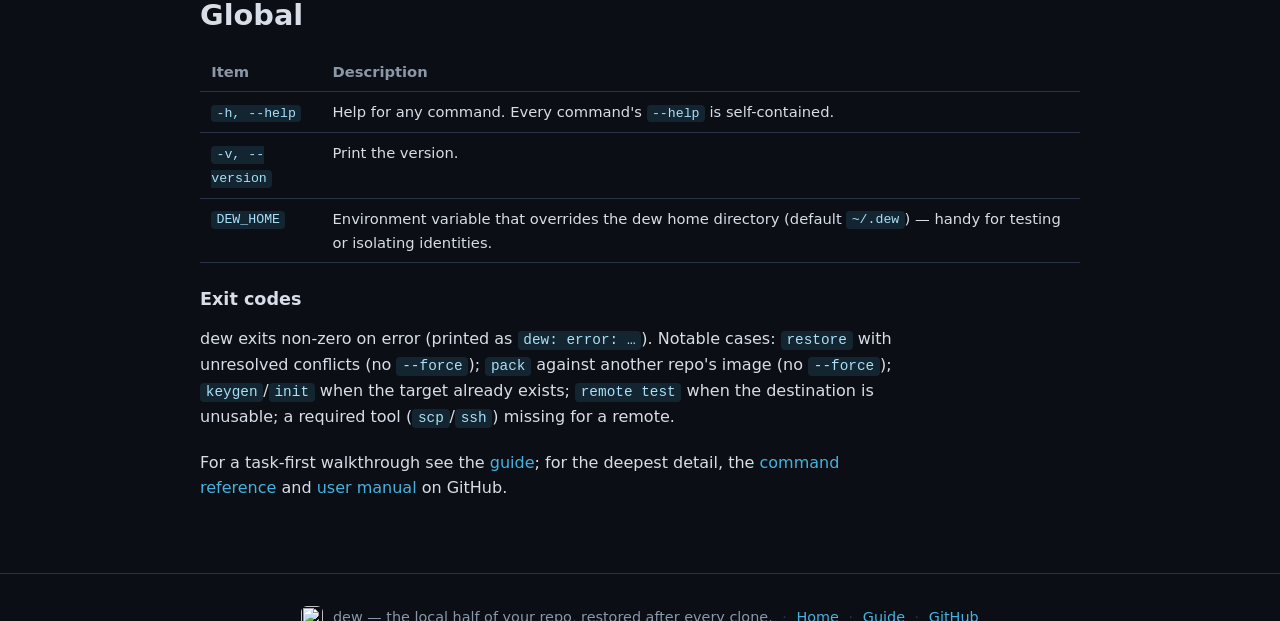
==== commit 96027ed8: "site: quickstart demo first on the homepage; complete + version-badge the command reference Homepage" ====
--- a/site/commands.html
+++ b/site/commands.html
@@ -60,6 +60,7 @@
           <li><a href="#remove">remove</a></li>
           <li><a href="#list">list</a></li>
           <li><a href="#rules">rules</a></li>
+          <li><a href="#clean">clean</a></li>
         </ul>
       </div>
       <div>
@@ -87,6 +88,7 @@
           <li><a href="#doctor">doctor</a></li>
           <li><a href="#images">images</a></li>
           <li><a href="#version">version</a></li>
+          <li><a href="#upgrade">upgrade</a></li>
         </ul>
       </div>
     </div>
@@ -168,7 +170,7 @@
 
     <div class="cmd">
       <h3 id="add">dew add &lt;path&gt;...</h3>
-      <p class="desc">Track one or more files or directories — a one-time declaration recorded in the manifest; <code>dew pack</code> then always uses their current contents. Paths outside the repo are rejected. A file added <strong>by name</strong> is always packed even if the deny-list matches it (explicit intent wins; <code>add</code> prints a note); adding a deny-listed <em>directory</em> warns that packs will skip it.</p>
+      <p class="desc">Track one or more files or directories — a one-time declaration recorded in the manifest; <code>dew pack</code> then always uses their current contents. Paths outside the repo are rejected. <span class="ver">new in v0.6.1</span> A file added <strong>by name</strong> is always packed even if the deny-list matches it (explicit intent wins; <code>add</code> prints a note); adding a deny-listed <em>directory</em> warns that packs will skip it.</p>
       <pre class="pipeline">dew add .env.local certs/dev.pem    <span class="comment"># track specific paths</span>
 dew add .                           <span class="comment"># interactively add discovered candidates</span>
 dew add . --yes                     <span class="comment"># add all discovered candidates</span></pre>
@@ -194,8 +196,23 @@
 
     <div class="cmd">
       <h3 id="rules">dew rules</h3>
-      <p class="desc">Show the effective rules: the allow-list plus the three deny layers that keep noise out — built-in patterns, your global <code>~/.dew/config.yaml</code>, and the repo's manifest. Use it to understand why a path is included or skipped.</p>
+      <p class="desc">Show the effective rules: the allow-list plus the three deny layers that keep noise out — built-in patterns, your global <code>~/.dew/config.yaml</code>, and the repo's manifest. Use it to understand why a path is included or skipped. <span class="ver">new in v0.6.1</span> deny lines support gitignore-style <code>!</code> negation, evaluated built-in → global → repo with the last match winning — a repo rule can override any broader layer.</p>
       <pre class="pipeline">dew rules</pre>
+    </div>
+
+    <div class="cmd">
+      <h3 id="clean">dew clean <span class="ver">v0.5.0</span></h3>
+      <p class="desc">Tear down what dew keeps for this repo — the committed <code>.dew/</code> manifest and this repo's encrypted image. The inverse of <code>init</code> + <code>pack</code>; local-only, never touches your identity or synced copies, and asks first unless <code>--force</code>. For an image whose repo is already gone, use <a href="#images">images rm</a>.</p>
+      <pre class="pipeline">dew clean                  <span class="comment"># remove manifest + image (asks first)</span>
+dew clean --image-only     <span class="comment"># drop the image; keep tracking config</span>
+dew clean --manifest-only  <span class="comment"># stop managing the repo; keep the image</span></pre>
+      <table>
+        <tr><th>Flag</th><th>Description</th></tr>
+        <tr><td><code>--image-only</code></td><td>Remove only the image (+ ownership marker); the next <code>pack</code> rebuilds it.</td></tr>
+        <tr><td><code>--manifest-only</code></td><td>Remove only the repo's <code>.dew/</code> manifest.</td></tr>
+        <tr><td><code>-y, --yes</code></td><td>Skip the confirmation prompt (still respects the image-owner guard).</td></tr>
+        <tr><td><code>--force</code></td><td>Remove without confirming <em>and</em> override the image-owner guard.</td></tr>
+      </table>
     </div>
   </section>
 
@@ -215,7 +232,7 @@
         <tr><th>Flag</th><th>Description</th></tr>
         <tr><td><code>--dry-run</code></td><td>List what would be packed (files + sizes); write nothing. Needs no identity.</td></tr>
         <tr><td><code>--force</code></td><td>Overwrite an image created by a different repo.</td></tr>
-        <tr><td><code>--all</code></td><td>One-shot: pack <strong>every</strong> file in the repo — tracked by Git or not — ignoring the allow-list for this run. The manifest is untouched, the deny-list still applies, and <code>.git/</code>/<code>.dew/</code> are never included. For carrying a complete working copy.</td></tr>
+        <tr><td><code>--all</code> <span class="ver">v0.6.0</span></td><td>One-shot: pack <strong>every</strong> file in the repo — tracked by Git or not — ignoring the allow-list for this run. The manifest is untouched, the deny-list still applies, and <code>.git/</code>/<code>.dew/</code> are never included. For carrying a complete working copy.</td></tr>
       </table>
       <div class="callout">Each image is bound to the repo that created it; <code>pack</code> refuses to overwrite a different repo's image without <code>--force</code>.</div>
     </div>
@@ -231,7 +248,7 @@
         <tr><th>Flag</th><th>Description</th></tr>
         <tr><td><code>--dry-run</code></td><td>Preview the written / unchanged / conflict classification; change nothing.</td></tr>
         <tr><td><code>--force</code></td><td>Overwrite local files that differ from the image.</td></tr>
-        <tr><td><code>--image &lt;path&gt;</code></td><td>Restore from an explicit <code>.dew.age</code> file instead of the default under <code>~/.dew/images</code> — copied by hand or pulled from a backup. Needs no manifest; the same identity and safety rules apply.</td></tr>
+        <tr><td><code>--image &lt;path&gt;</code> <span class="ver">v0.6.0</span></td><td>Restore from an explicit <code>.dew.age</code> file instead of the default under <code>~/.dew/images</code> — copied by hand or pulled from a backup. Needs no manifest; the same identity and safety rules apply.</td></tr>
       </table>
       <div class="callout">Safe by default: files are staged first, and any local file that differs from the image is reported as a conflict and left untouched unless you pass <code>--force</code> — there's no version history, so a careless restore can't lose your edits.</div>
     </div>
@@ -303,8 +320,9 @@
 
     <div class="cmd">
       <h3 id="images">dew images</h3>
-      <p class="desc">A global inventory of every image dew manages in <code>~/.dew/images</code> — project, size, when it was last packed, and which repo owns it. Runs from anywhere.</p>
-      <pre class="pipeline">dew images</pre>
+      <p class="desc">A global inventory of every image dew manages in <code>~/.dew/images</code> — project, size, when it was last packed, and which repo owns it. Runs from anywhere. <span class="ver">v0.5.0</span> <code>dew images rm &lt;project&gt;</code> deletes a packed image by project name — the garbage collector for images whose repo is already gone (asks first; <code>--force</code> skips).</p>
+      <pre class="pipeline">dew images
+dew images rm old-project           <span class="comment"># delete a packed image by name</span></pre>
     </div>
 
     <div class="cmd">
@@ -314,7 +332,7 @@
     </div>
 
     <div class="cmd">
-      <h3 id="upgrade">dew upgrade</h3>
+      <h3 id="upgrade">dew upgrade <span class="ver">new in v0.6.1</span></h3>
       <p class="desc">Update dew itself: resolve the latest release (or an exact tag with <code>--version</code>), download the build for this platform, <strong>verify it against the release's checksums</strong>, and swap the binary in atomically. Homebrew installs are refused with a pointer to <code>brew upgrade --cask dew</code>; <code>--check</code> is always allowed and changes nothing.</p>
       <pre class="pipeline">dew upgrade --check                 <span class="comment"># what would happen; changes nothing</span>
 dew upgrade                         <span class="comment"># → the latest release</span>
--- a/site/style.css
+++ b/site/style.css
@@ -229,3 +229,6 @@
   .hero-id { flex-direction: column; text-align: center; gap: 0.9rem; }
   .hero-id .lede { margin: 0 auto; }
 }
+
+/* Version badge for newly added commands/flags on the reference pages. */
+.ver { font-family: var(--mono); font-size: 0.68rem; color: var(--accent); background: var(--accent-soft); border: 1px solid var(--accent); border-radius: 999px; padding: 0.05rem 0.5rem; margin-left: 0.5rem; vertical-align: middle; white-space: nowrap; }
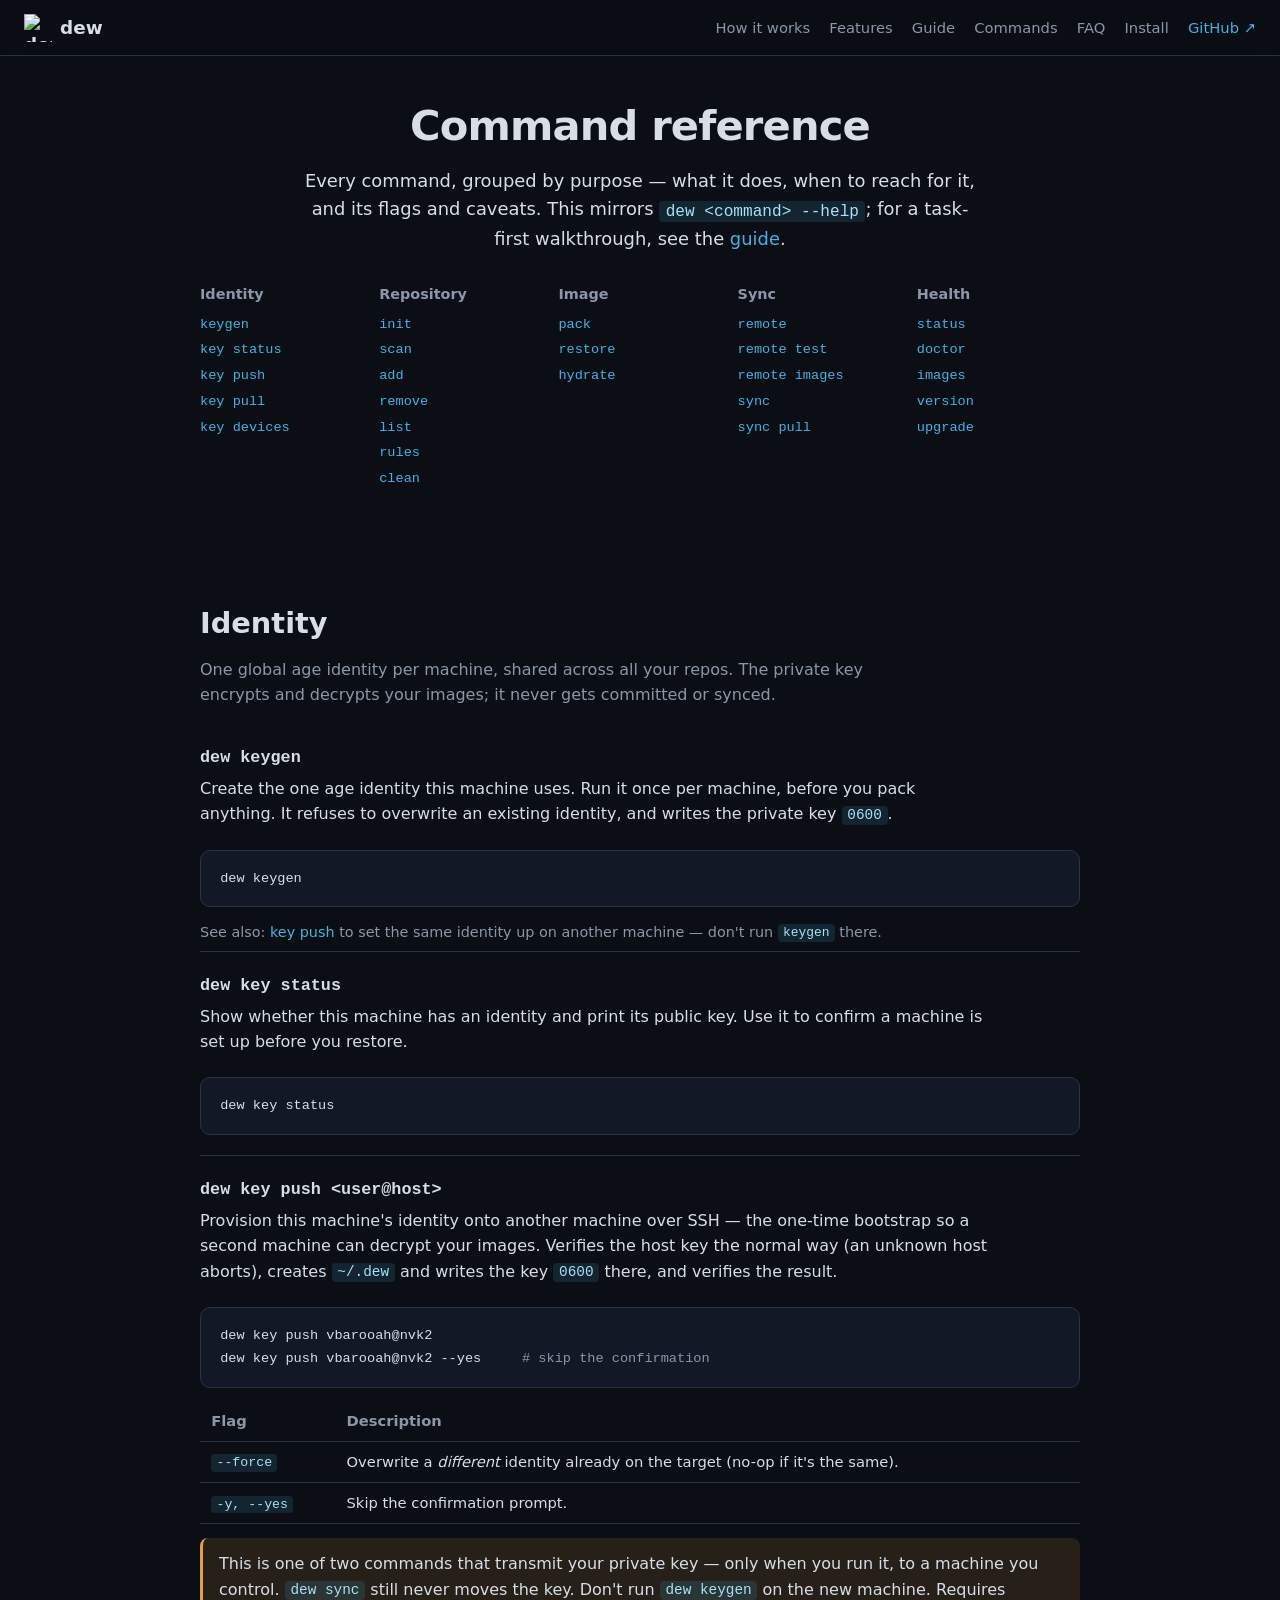
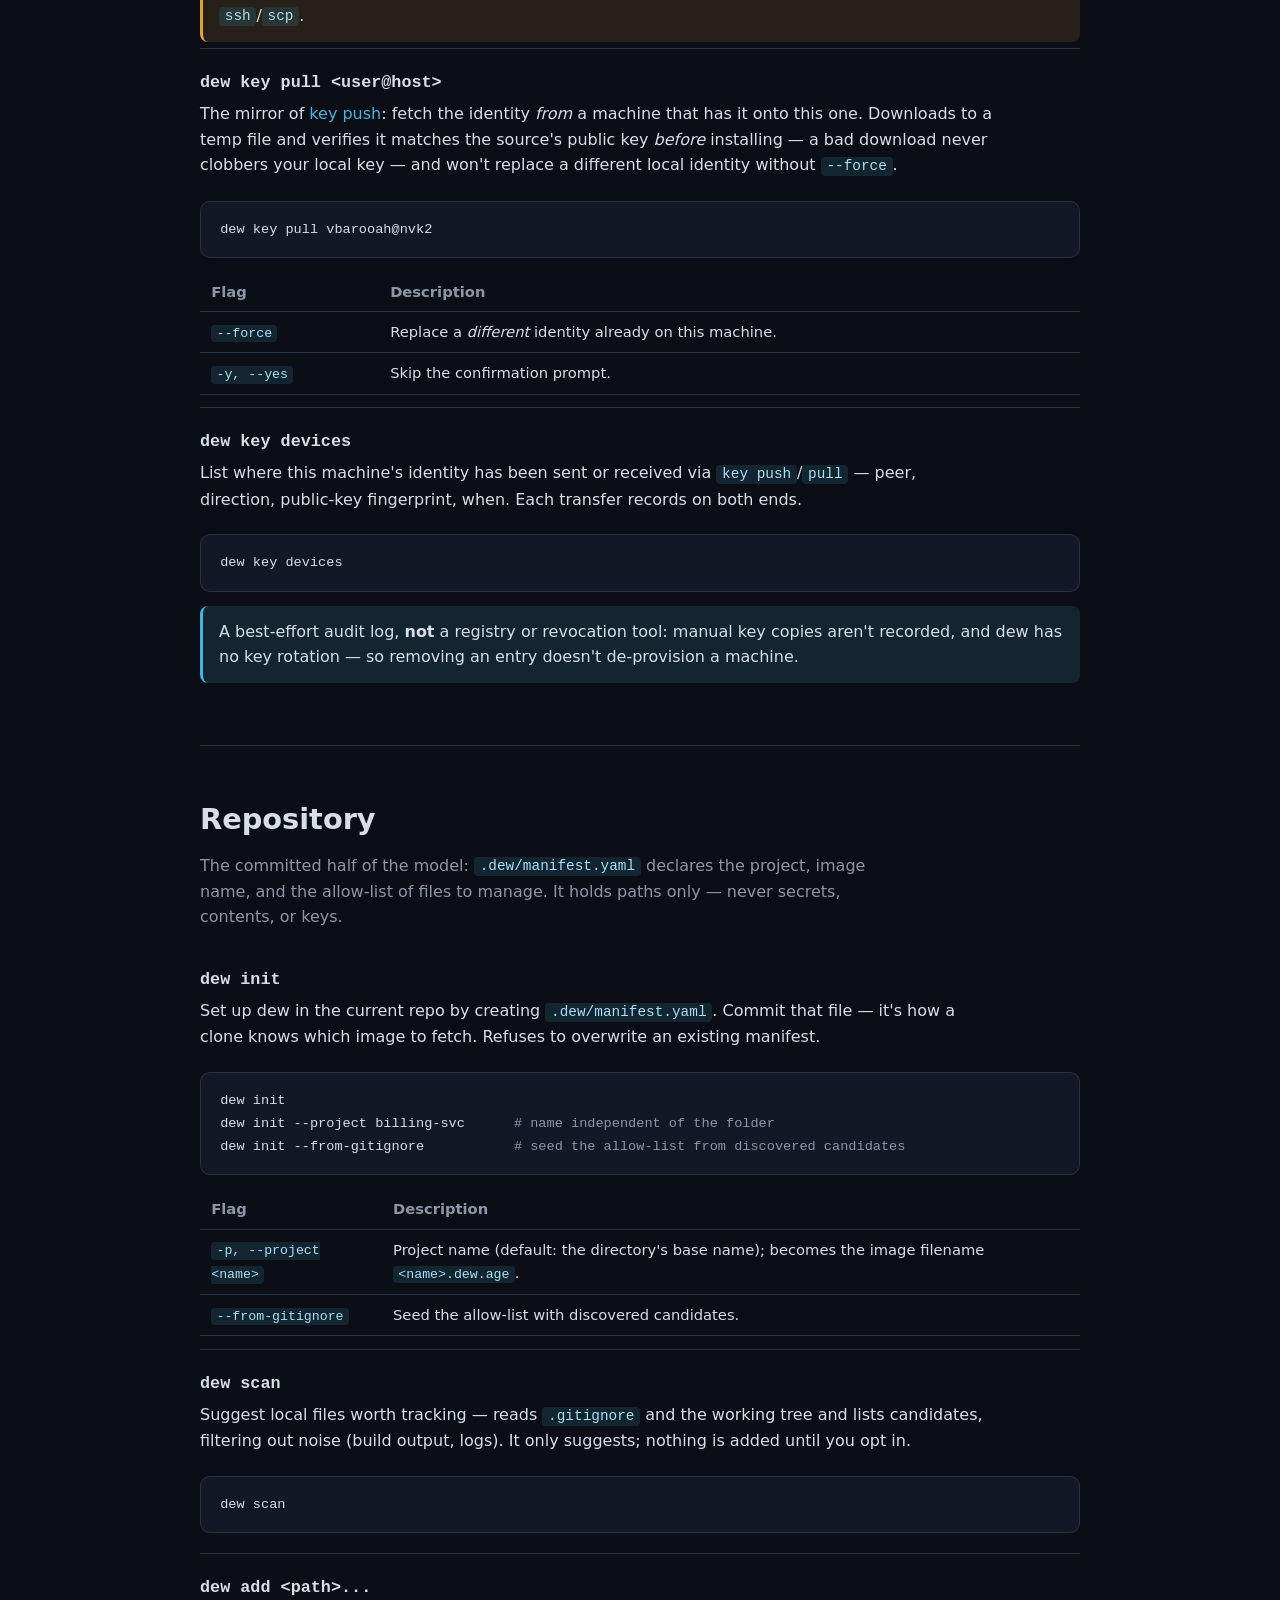
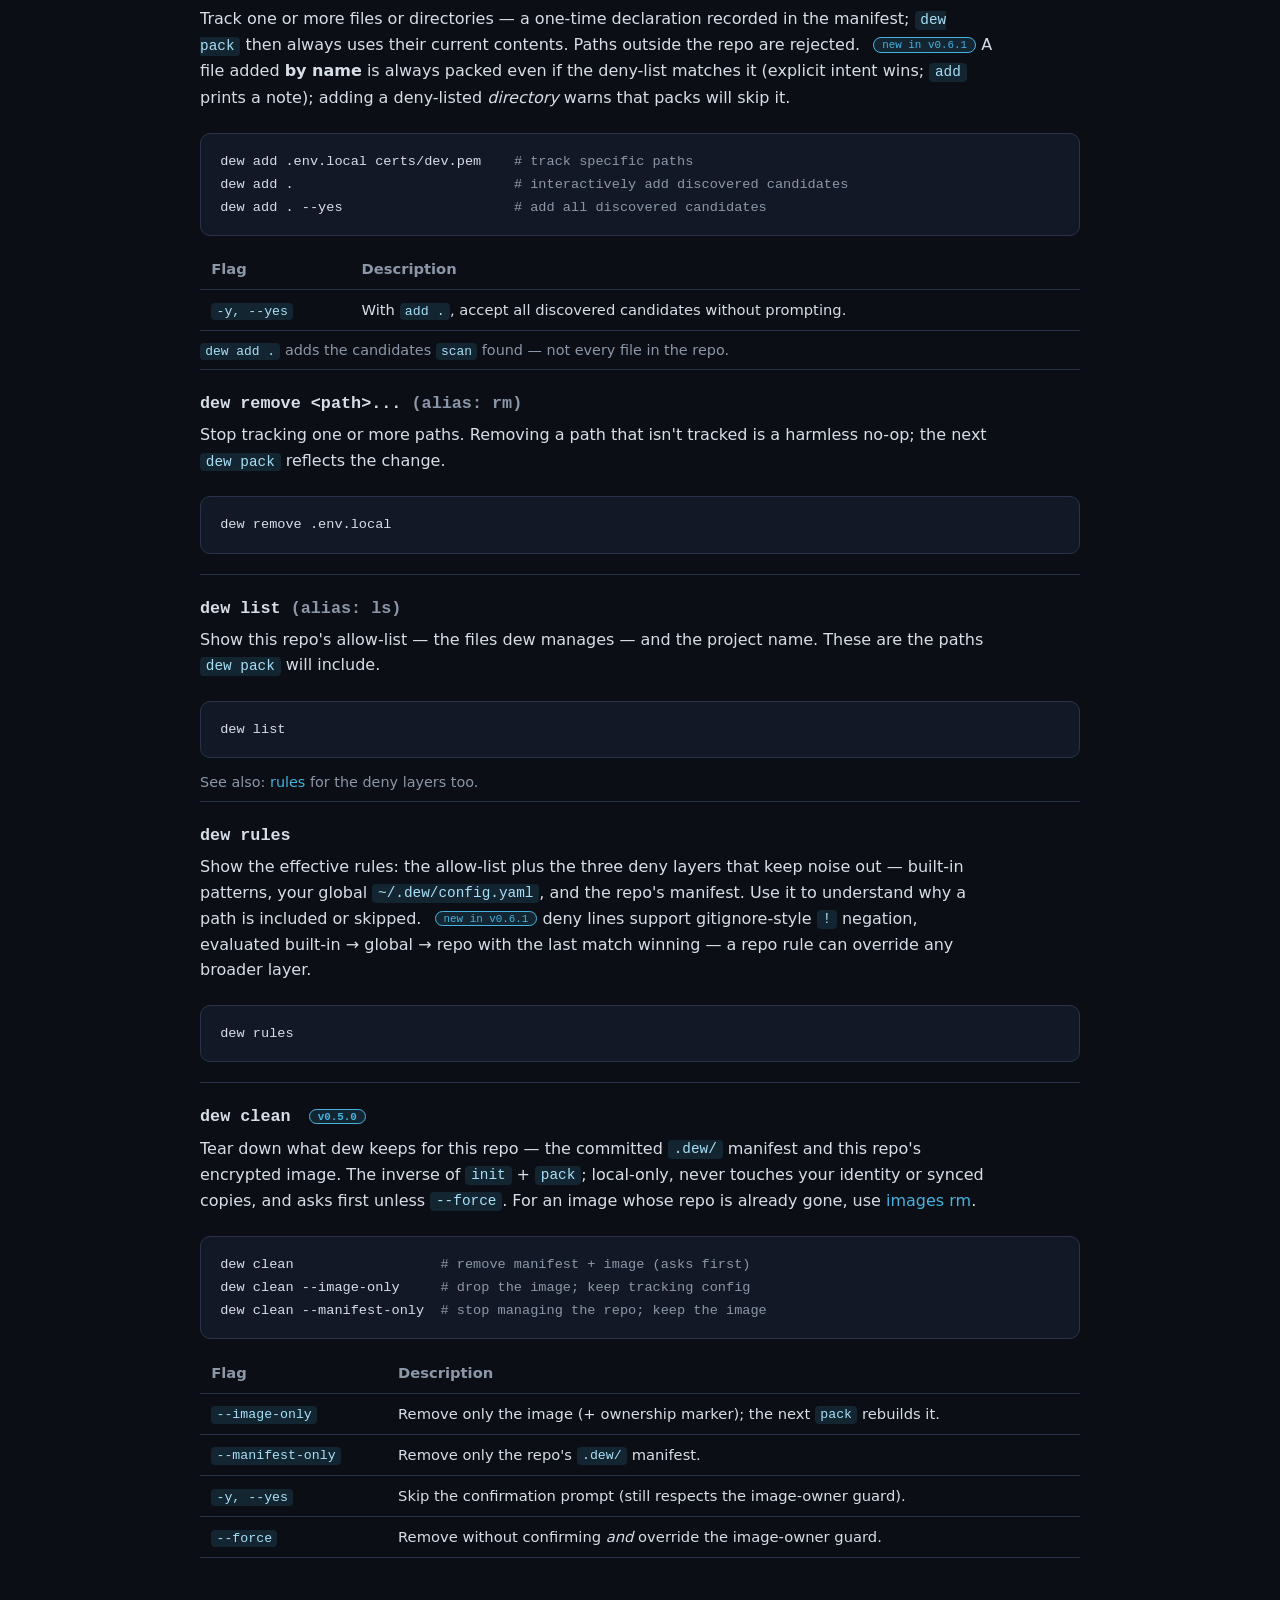
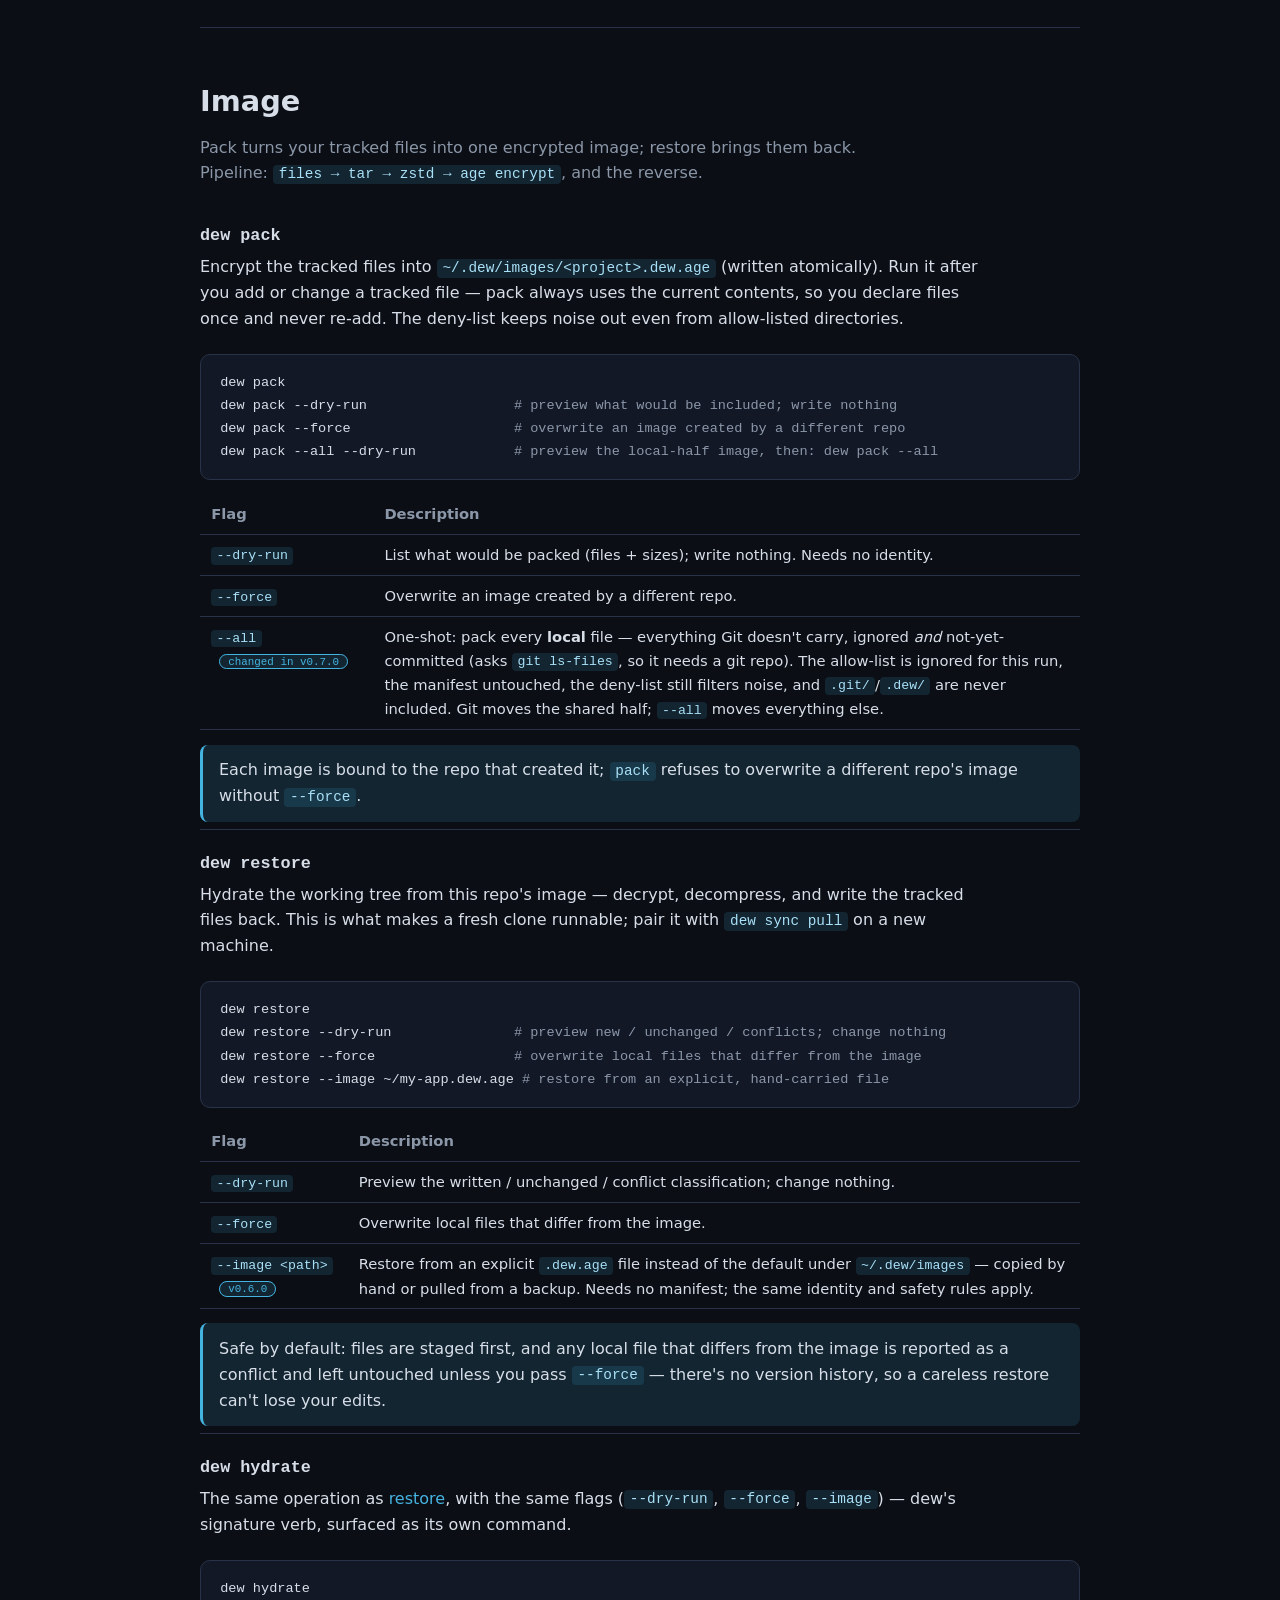
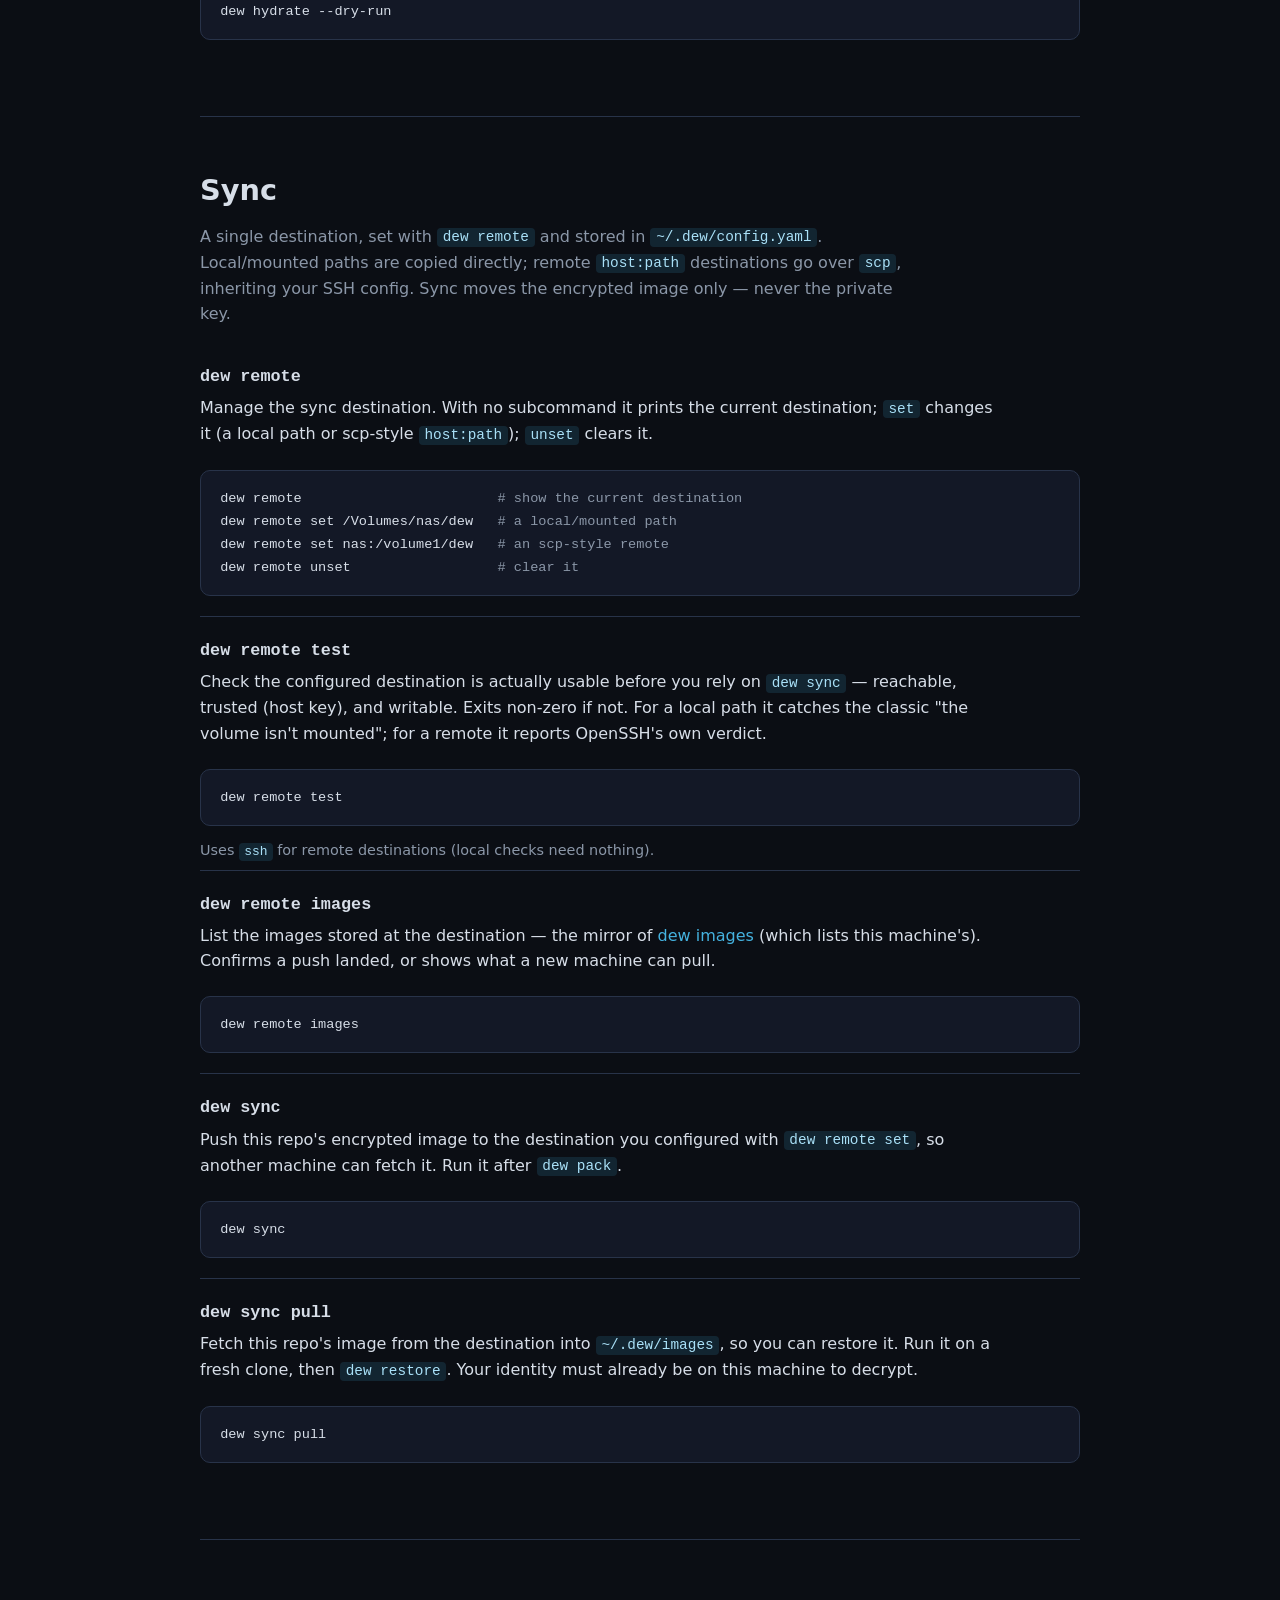
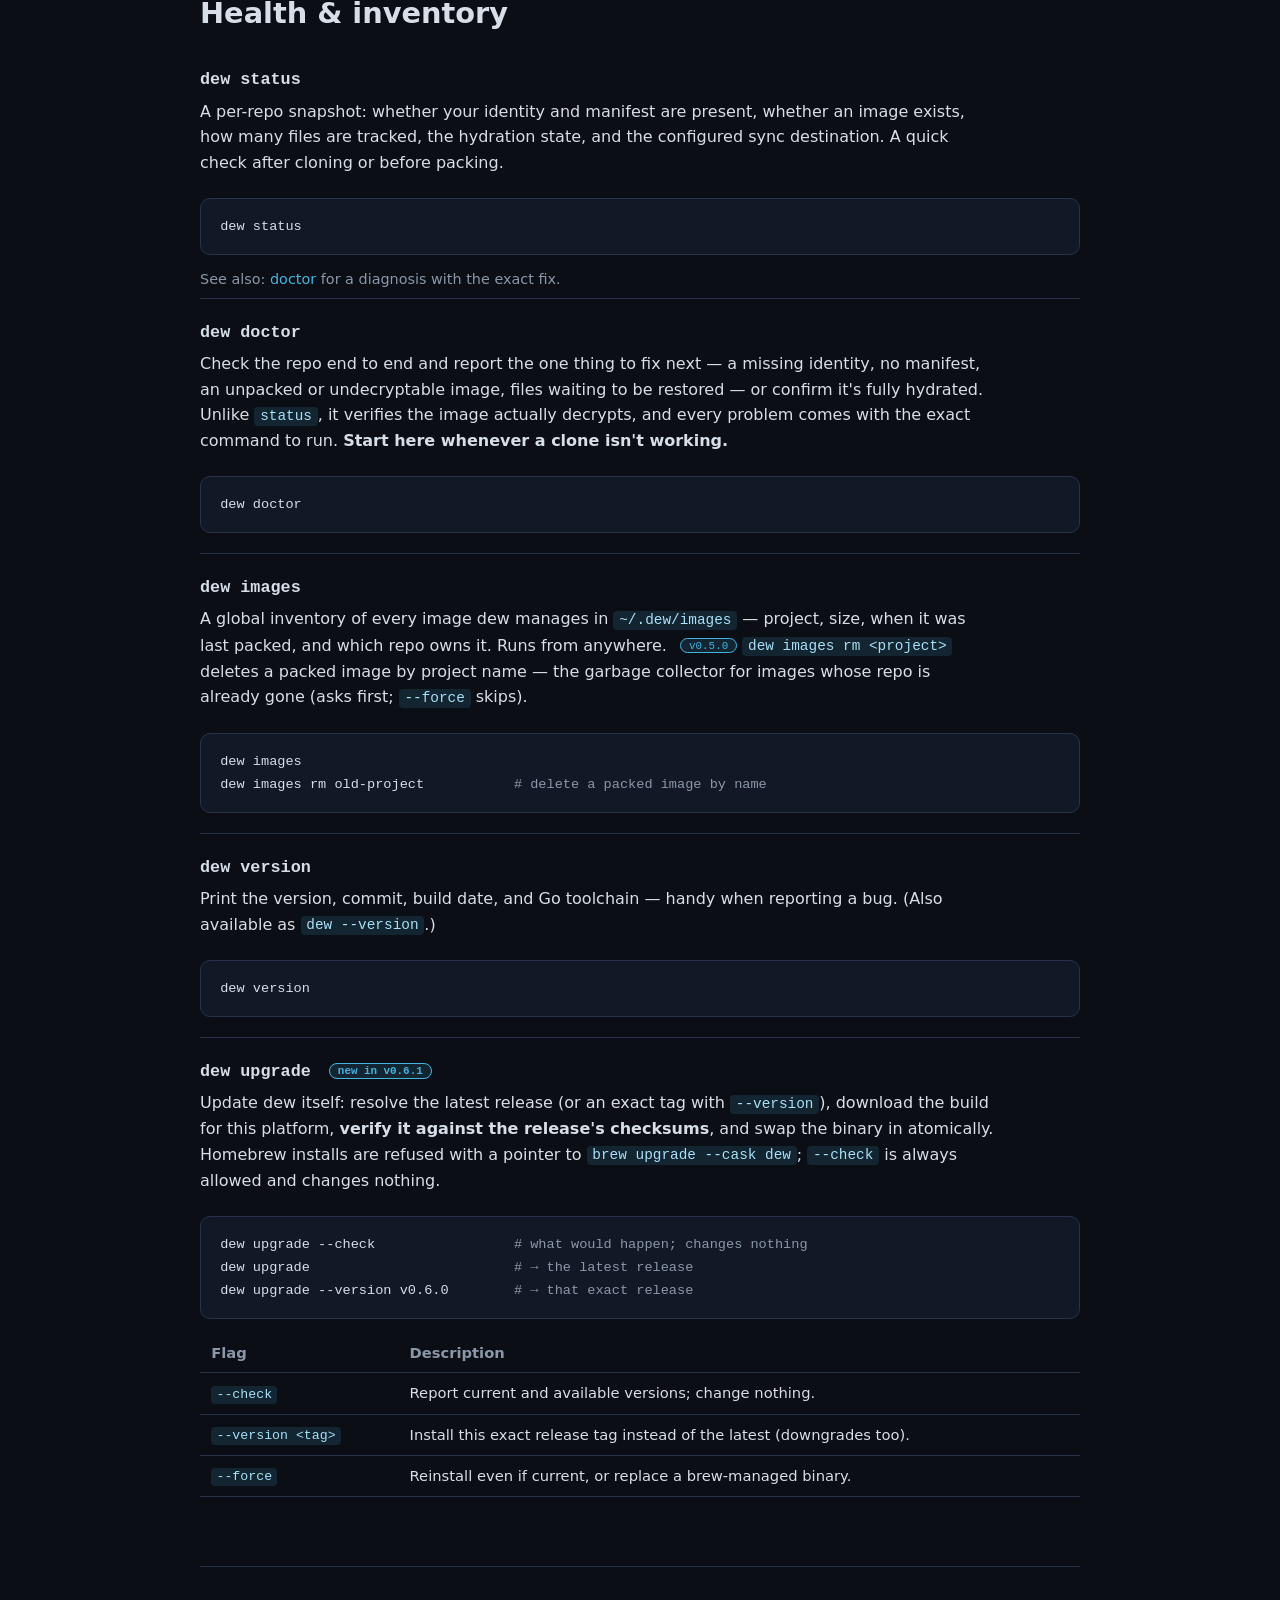
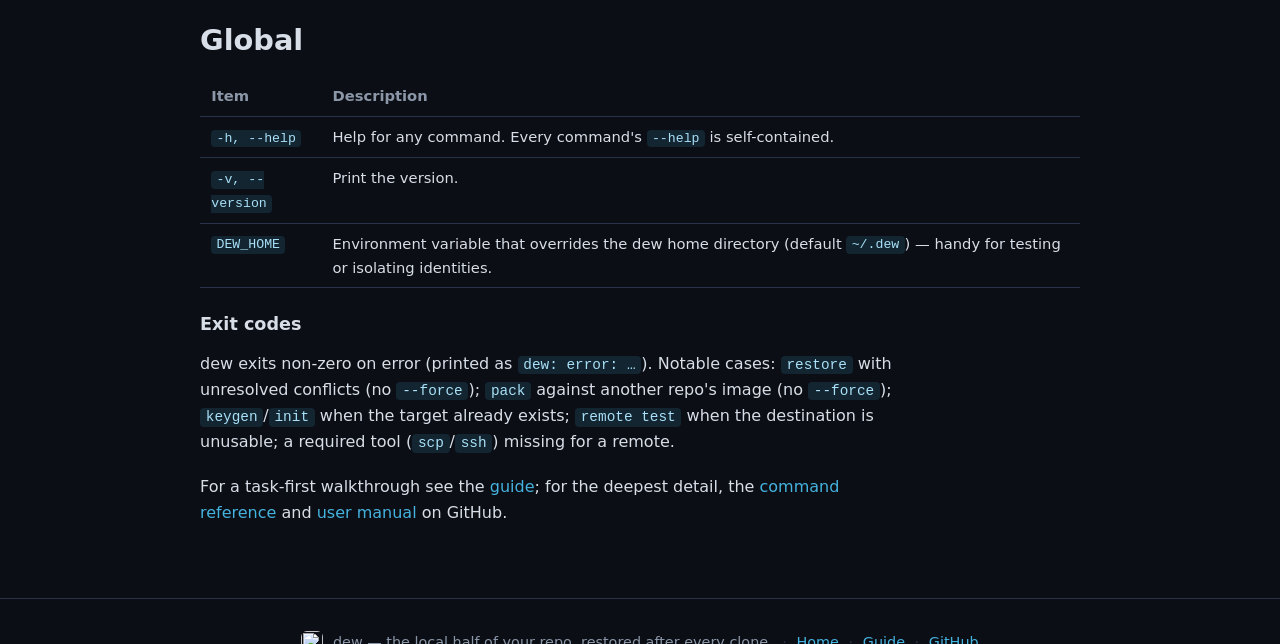
==== commit 35766c19: "feat(pack)!: --all now packs only the local half — everything Git doesn't carry pack --all no longer" ====
--- a/site/commands.html
+++ b/site/commands.html
@@ -227,12 +227,12 @@
       <pre class="pipeline">dew pack
 dew pack --dry-run                  <span class="comment"># preview what would be included; write nothing</span>
 dew pack --force                    <span class="comment"># overwrite an image created by a different repo</span>
-dew pack --all --dry-run            <span class="comment"># preview a whole-repo image, then: dew pack --all</span></pre>
+dew pack --all --dry-run            <span class="comment"># preview the local-half image, then: dew pack --all</span></pre>
       <table>
         <tr><th>Flag</th><th>Description</th></tr>
         <tr><td><code>--dry-run</code></td><td>List what would be packed (files + sizes); write nothing. Needs no identity.</td></tr>
         <tr><td><code>--force</code></td><td>Overwrite an image created by a different repo.</td></tr>
-        <tr><td><code>--all</code> <span class="ver">v0.6.0</span></td><td>One-shot: pack <strong>every</strong> file in the repo — tracked by Git or not — ignoring the allow-list for this run. The manifest is untouched, the deny-list still applies, and <code>.git/</code>/<code>.dew/</code> are never included. For carrying a complete working copy.</td></tr>
+        <tr><td><code>--all</code> <span class="ver">changed in v0.7.0</span></td><td>One-shot: pack every <strong>local</strong> file — everything Git doesn't carry, ignored <em>and</em> not-yet-committed (asks <code>git ls-files</code>, so it needs a git repo). The allow-list is ignored for this run, the manifest untouched, the deny-list still filters noise, and <code>.git/</code>/<code>.dew/</code> are never included. Git moves the shared half; <code>--all</code> moves everything else.</td></tr>
       </table>
       <div class="callout">Each image is bound to the repo that created it; <code>pack</code> refuses to overwrite a different repo's image without <code>--force</code>.</div>
     </div>
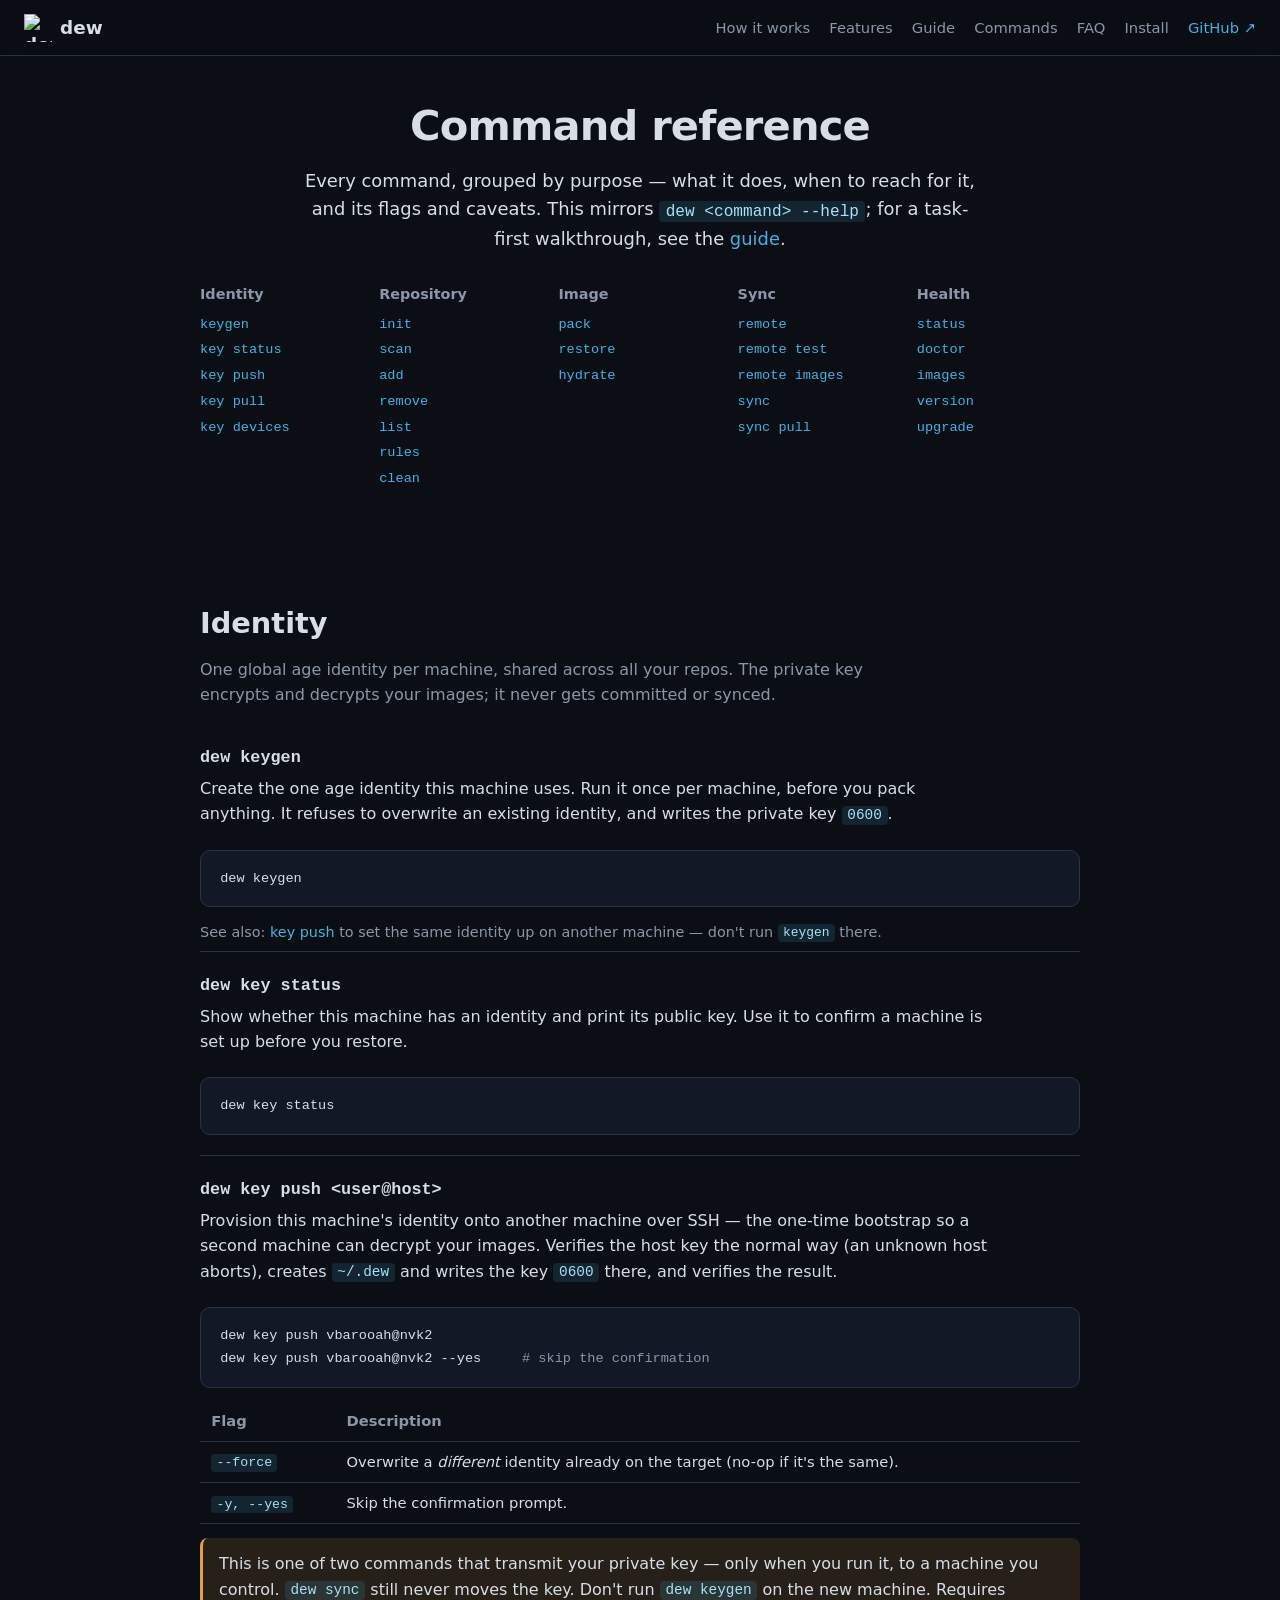
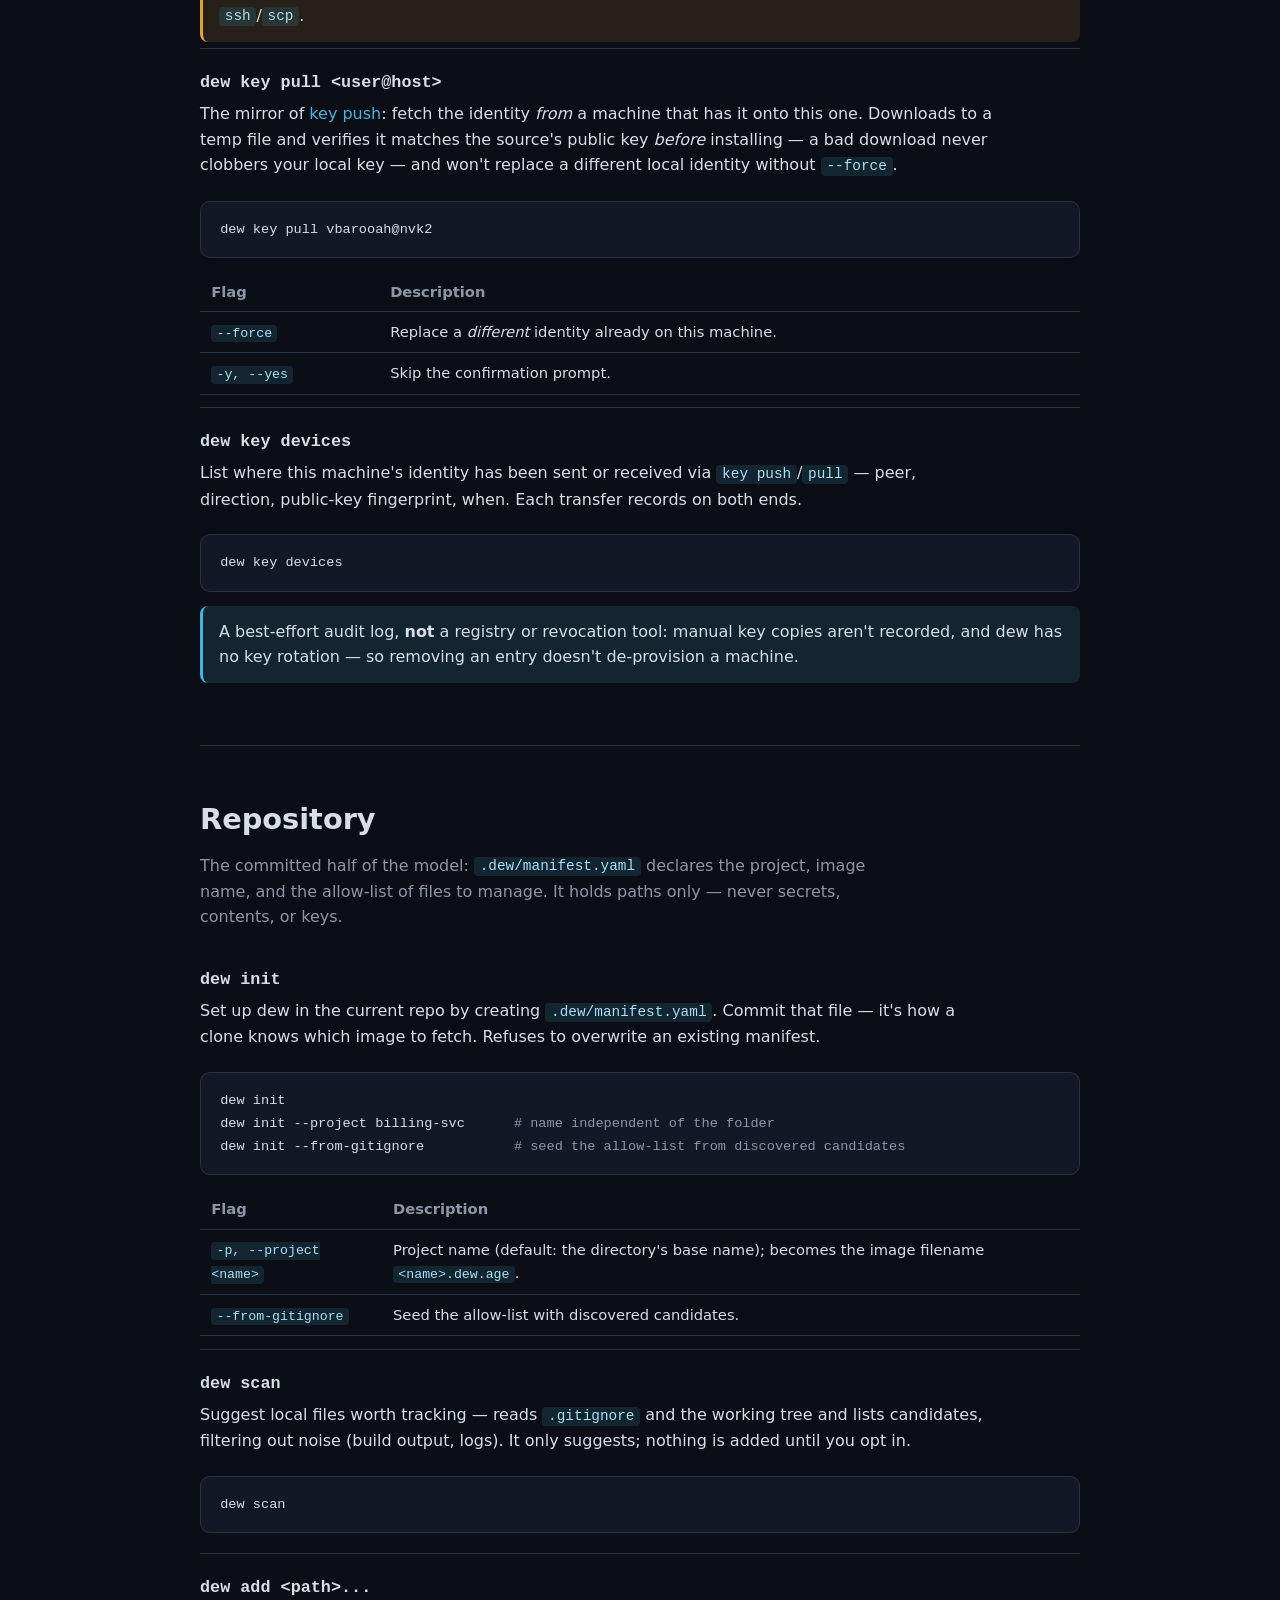
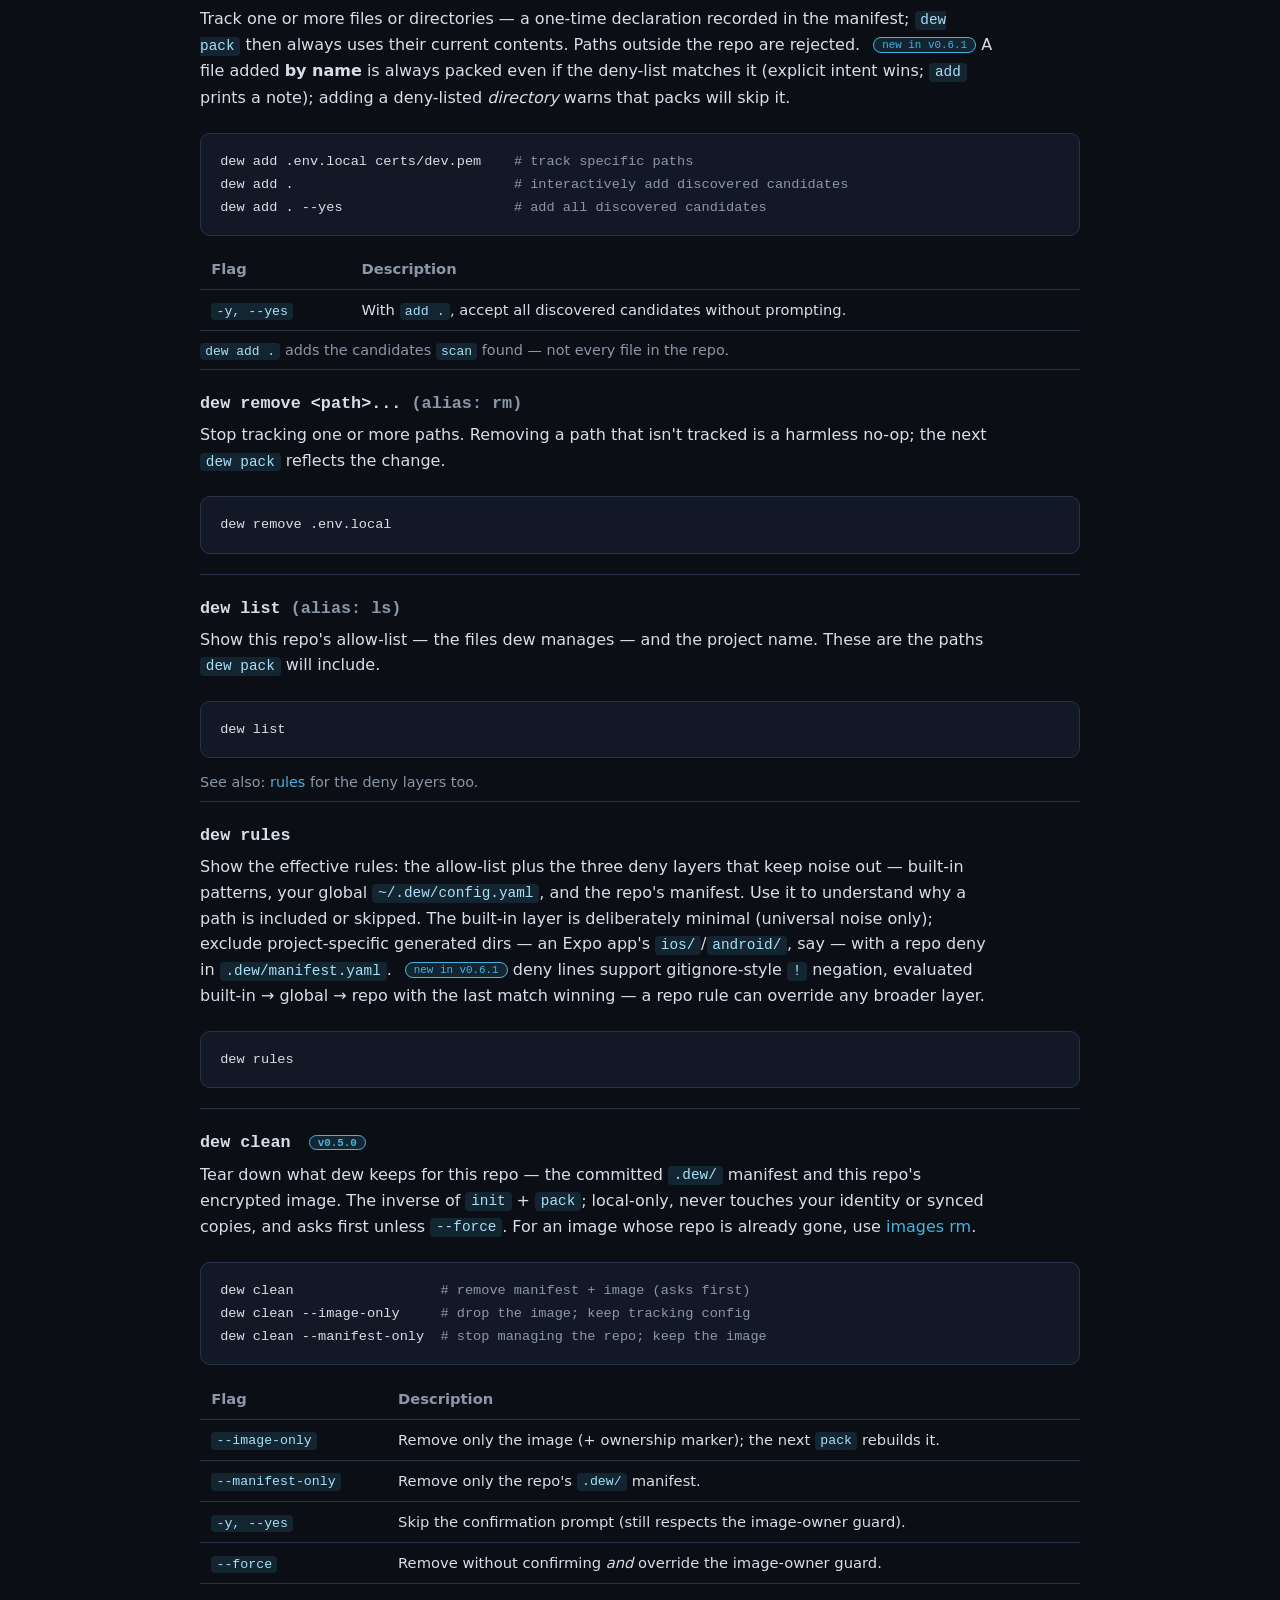
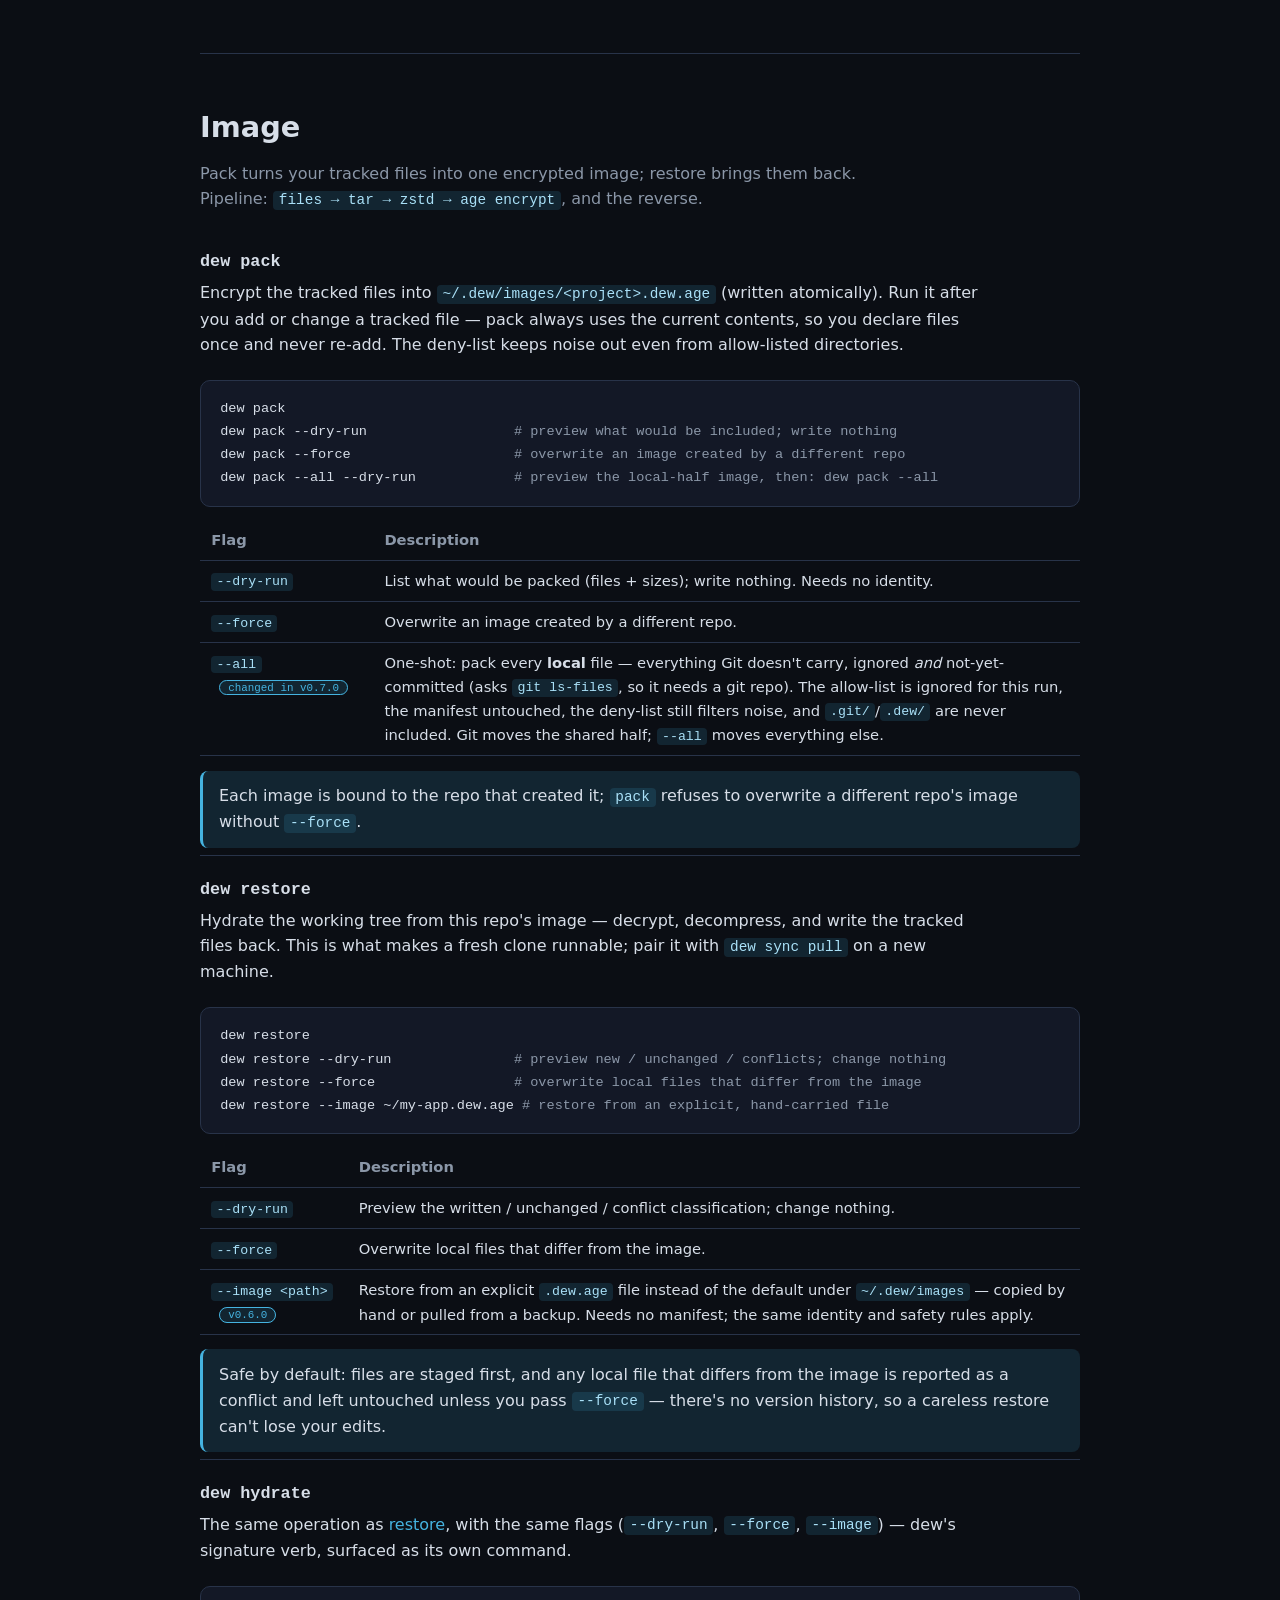
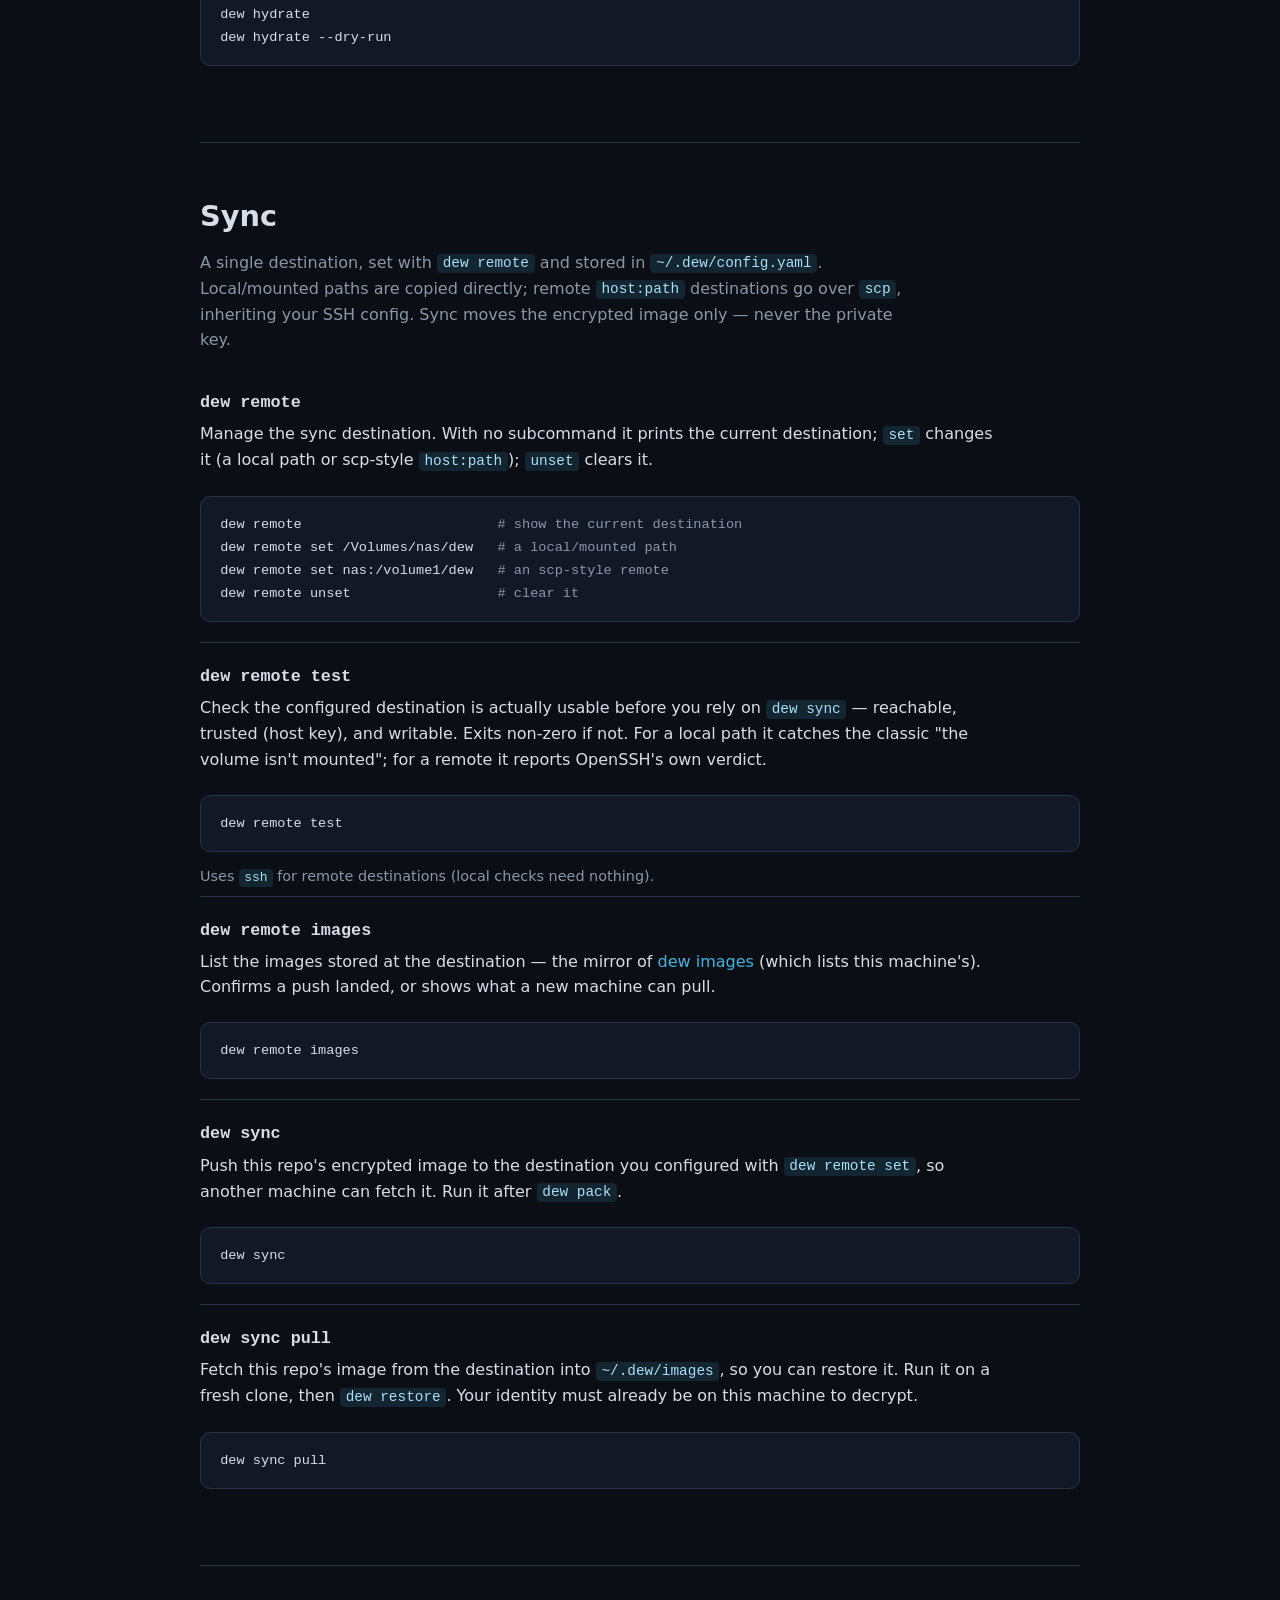
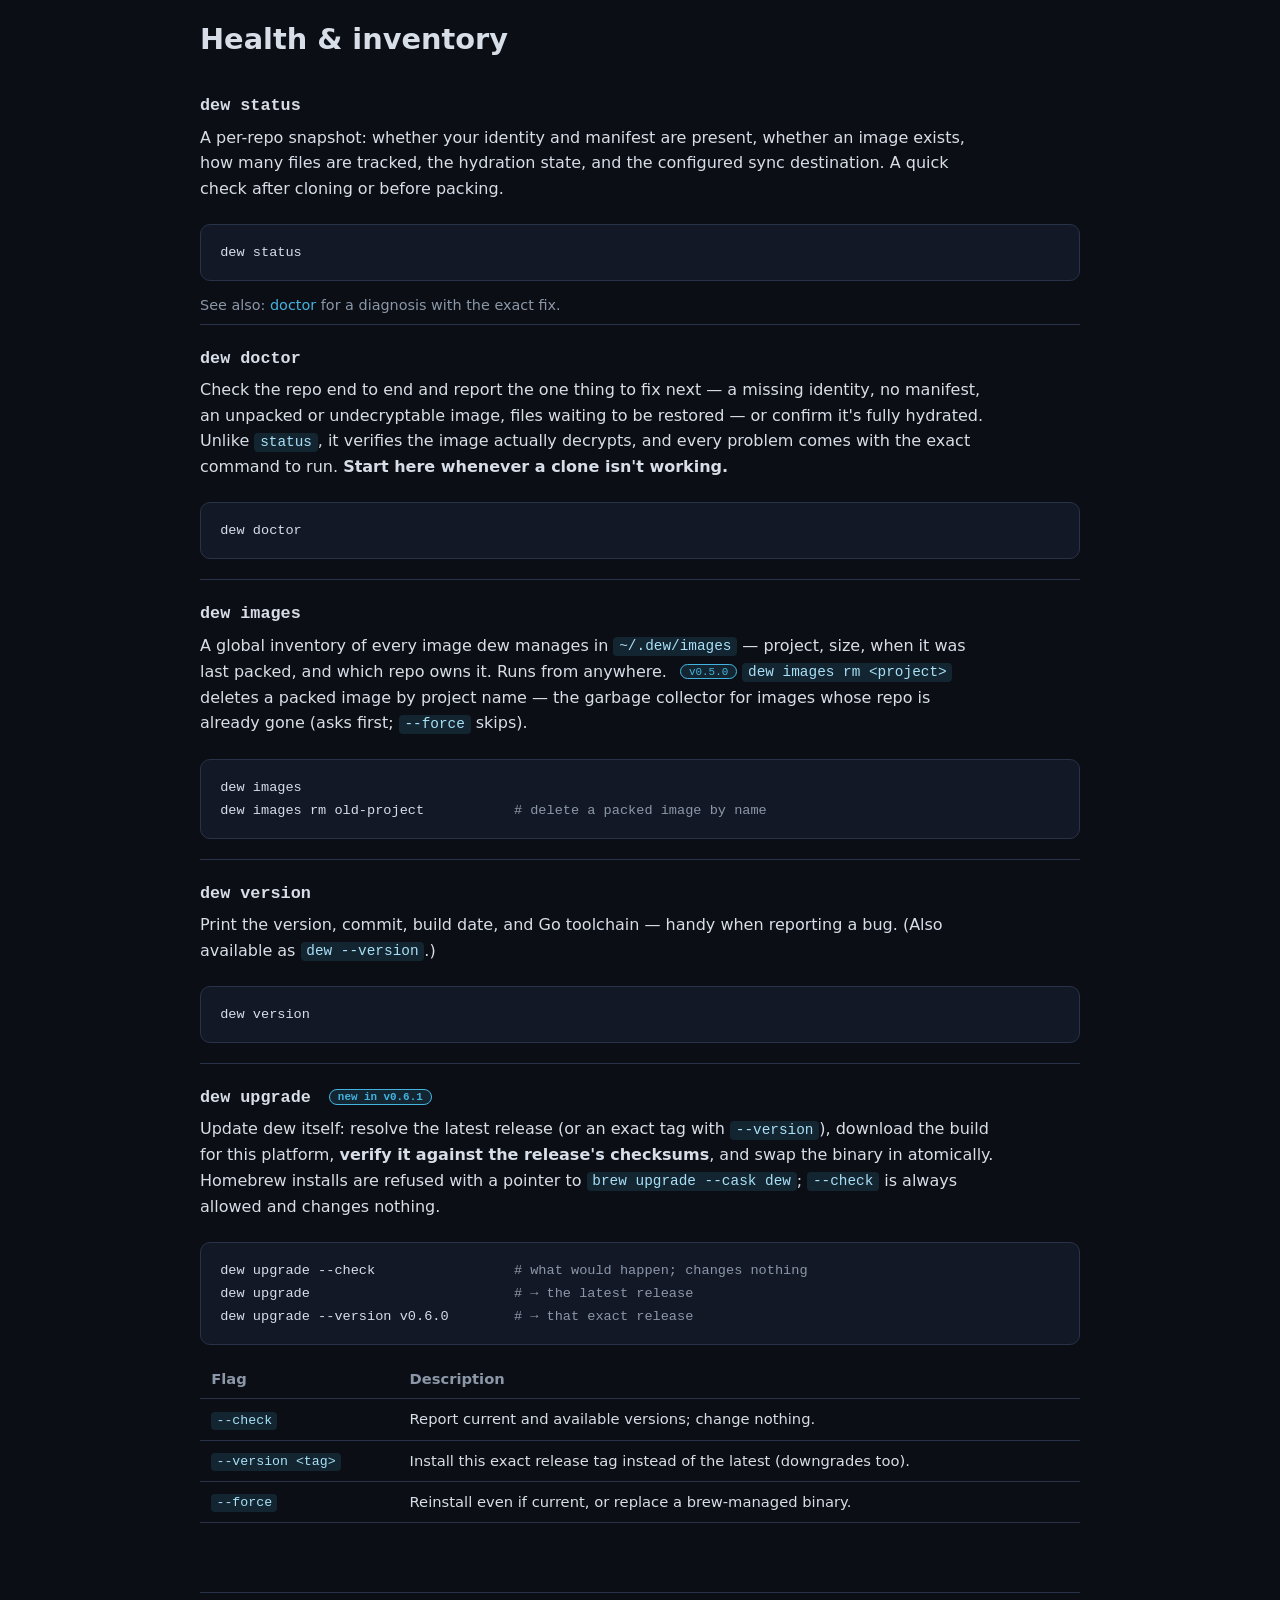
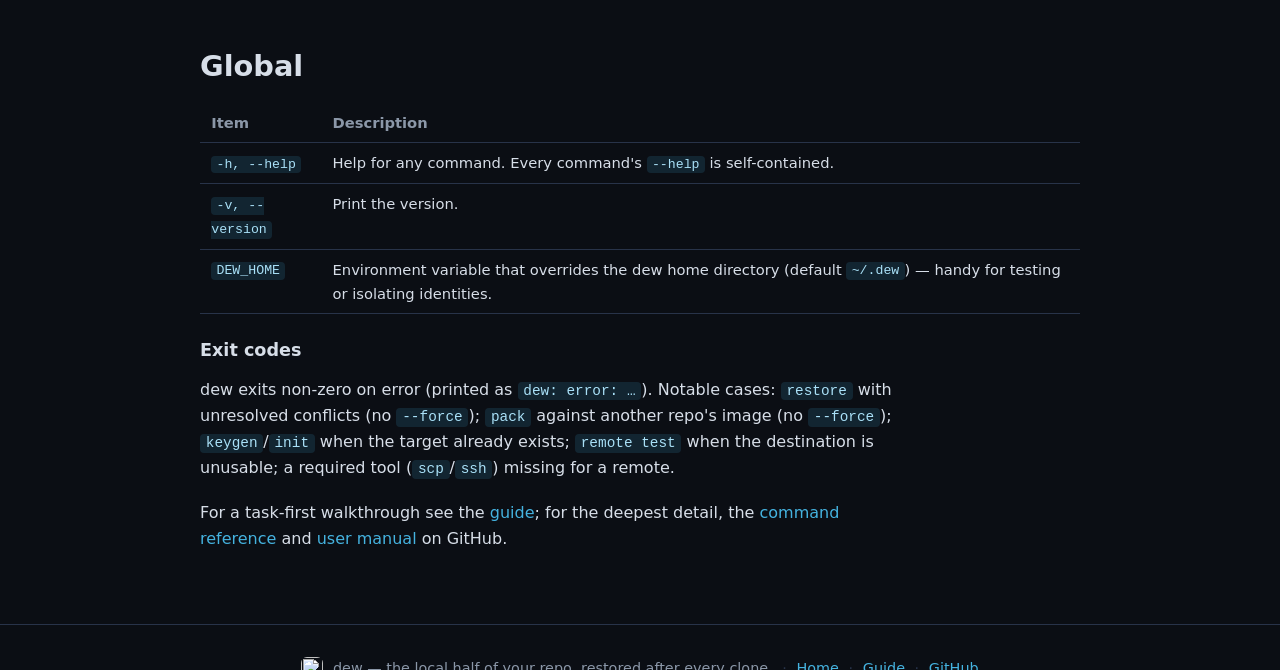
==== commit 8b5505ab: "docs: document the deny-layer scoping principle (builtins universal; project-specific → repo deny) T" ====
--- a/site/commands.html
+++ b/site/commands.html
@@ -196,7 +196,7 @@
 
     <div class="cmd">
       <h3 id="rules">dew rules</h3>
-      <p class="desc">Show the effective rules: the allow-list plus the three deny layers that keep noise out — built-in patterns, your global <code>~/.dew/config.yaml</code>, and the repo's manifest. Use it to understand why a path is included or skipped. <span class="ver">new in v0.6.1</span> deny lines support gitignore-style <code>!</code> negation, evaluated built-in → global → repo with the last match winning — a repo rule can override any broader layer.</p>
+      <p class="desc">Show the effective rules: the allow-list plus the three deny layers that keep noise out — built-in patterns, your global <code>~/.dew/config.yaml</code>, and the repo's manifest. Use it to understand why a path is included or skipped. The built-in layer is deliberately minimal (universal noise only); exclude project-specific generated dirs — an Expo app's <code>ios/</code>/<code>android/</code>, say — with a repo deny in <code>.dew/manifest.yaml</code>. <span class="ver">new in v0.6.1</span> deny lines support gitignore-style <code>!</code> negation, evaluated built-in → global → repo with the last match winning — a repo rule can override any broader layer.</p>
       <pre class="pipeline">dew rules</pre>
     </div>
 
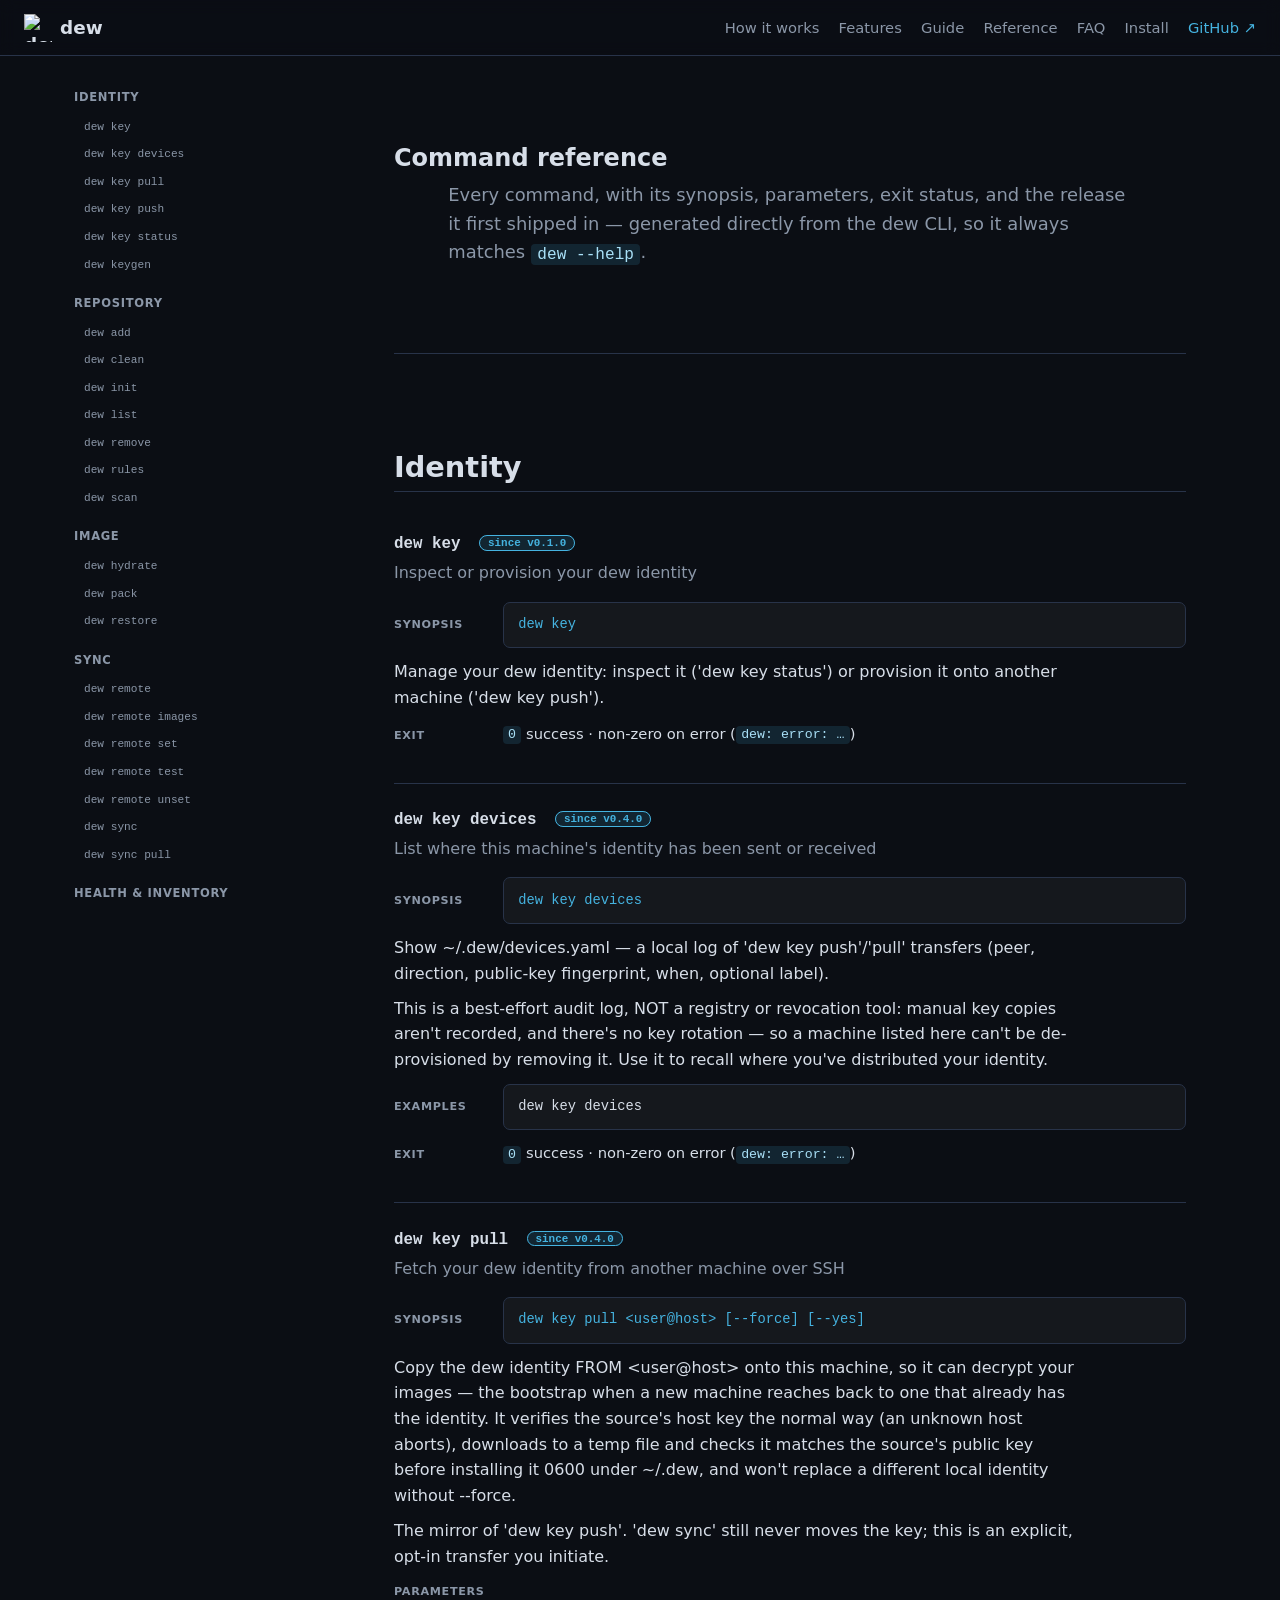
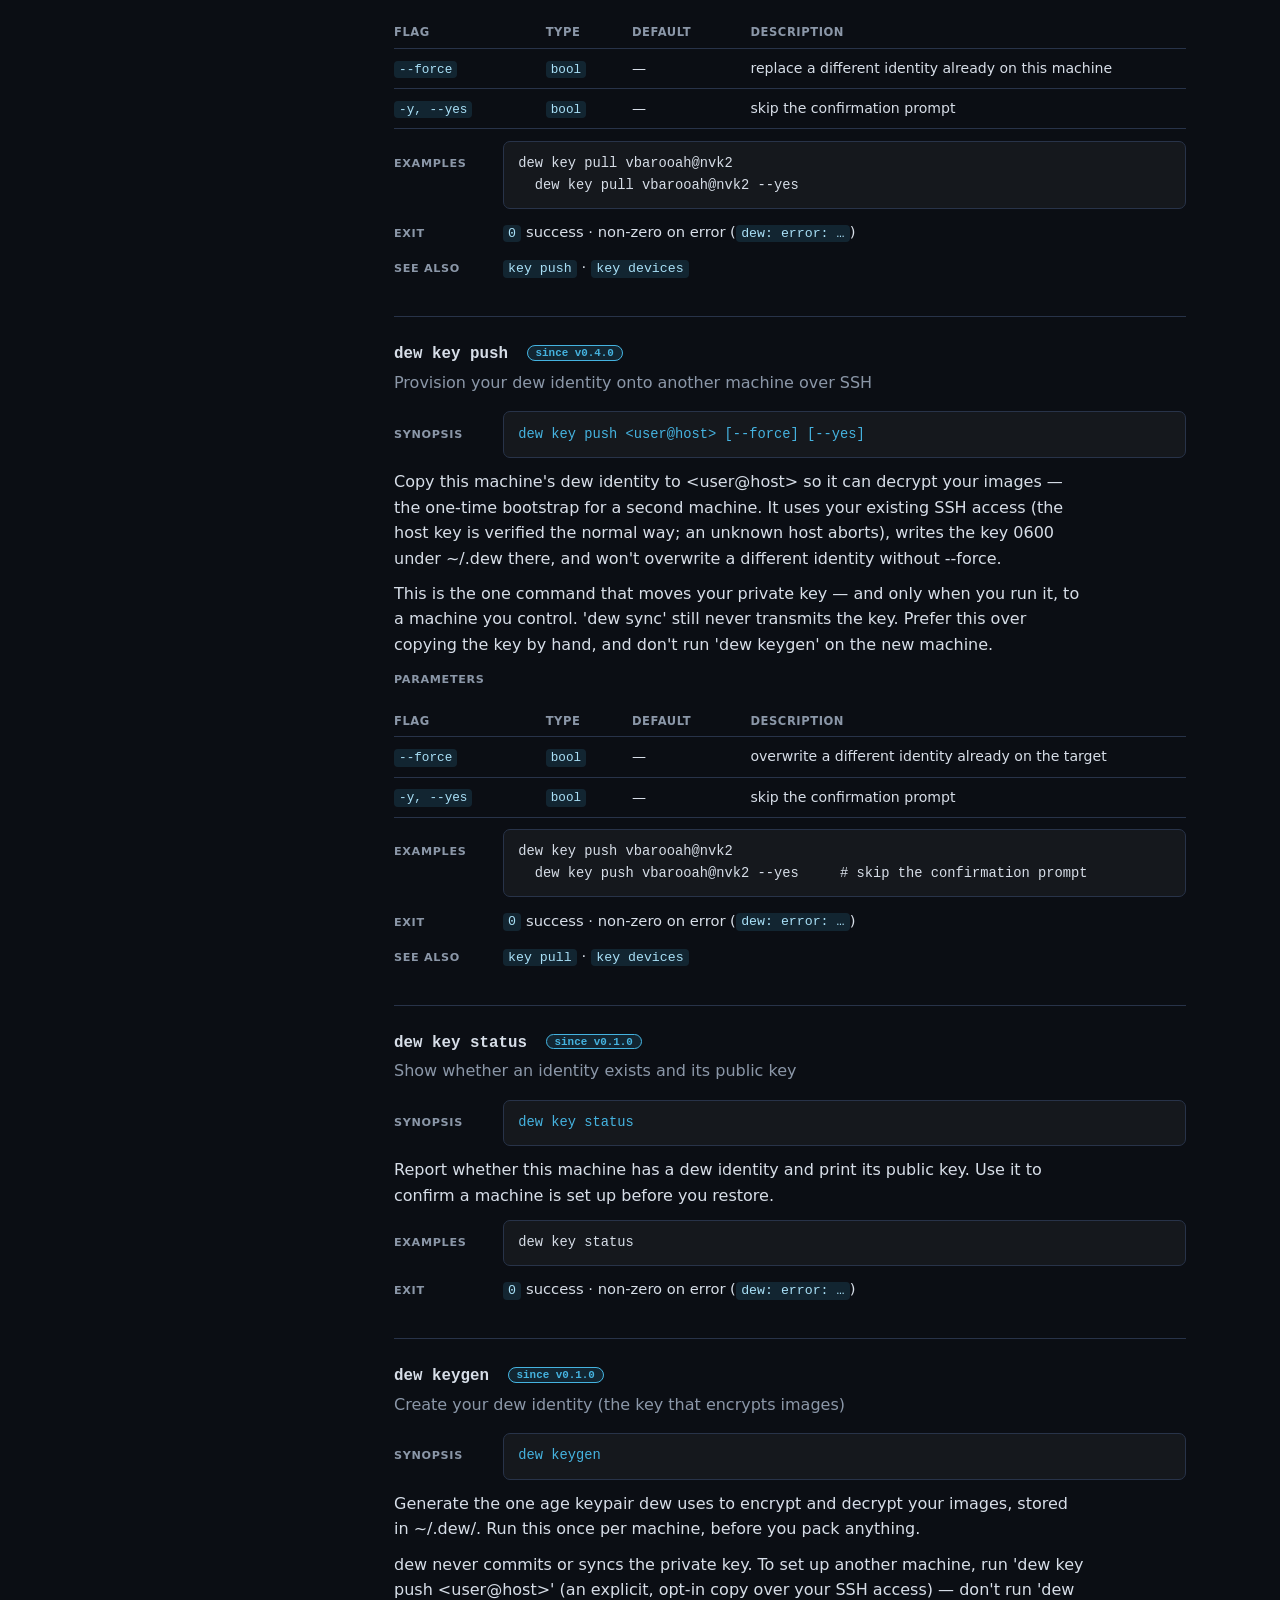
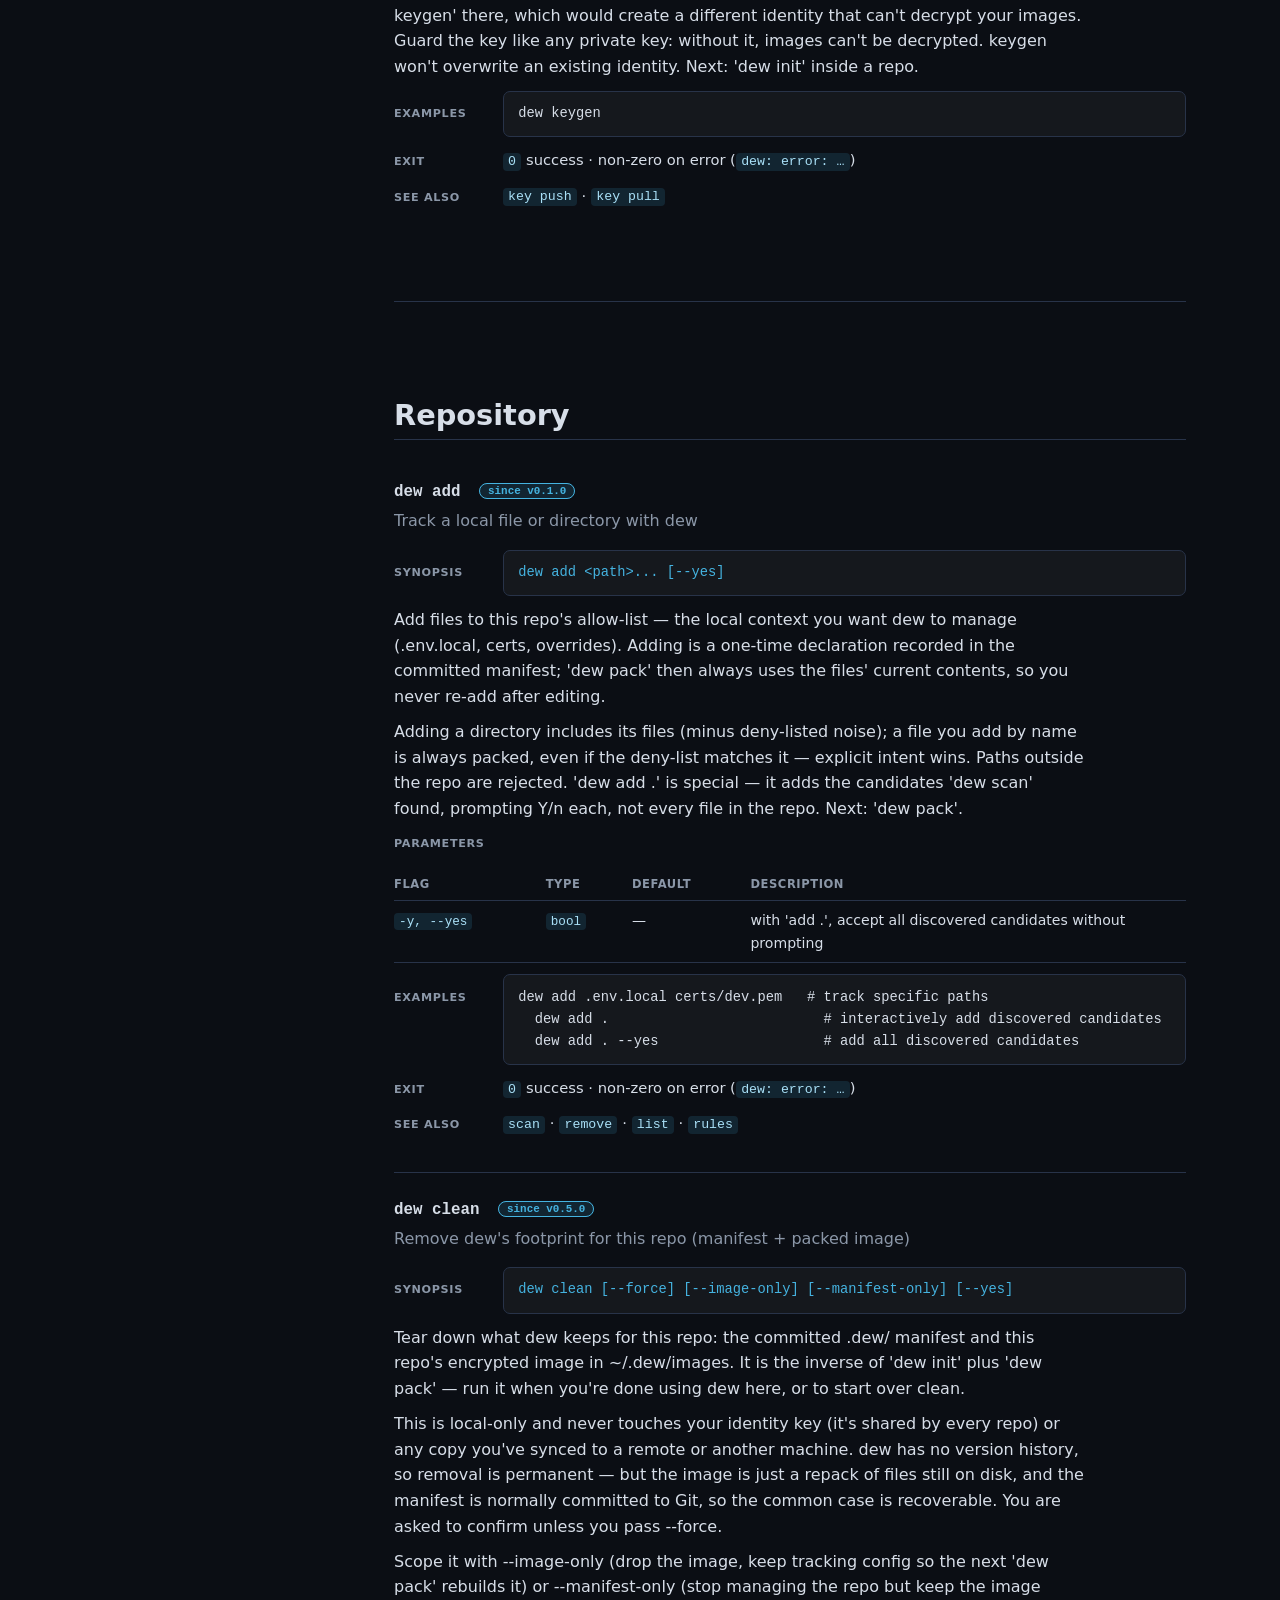
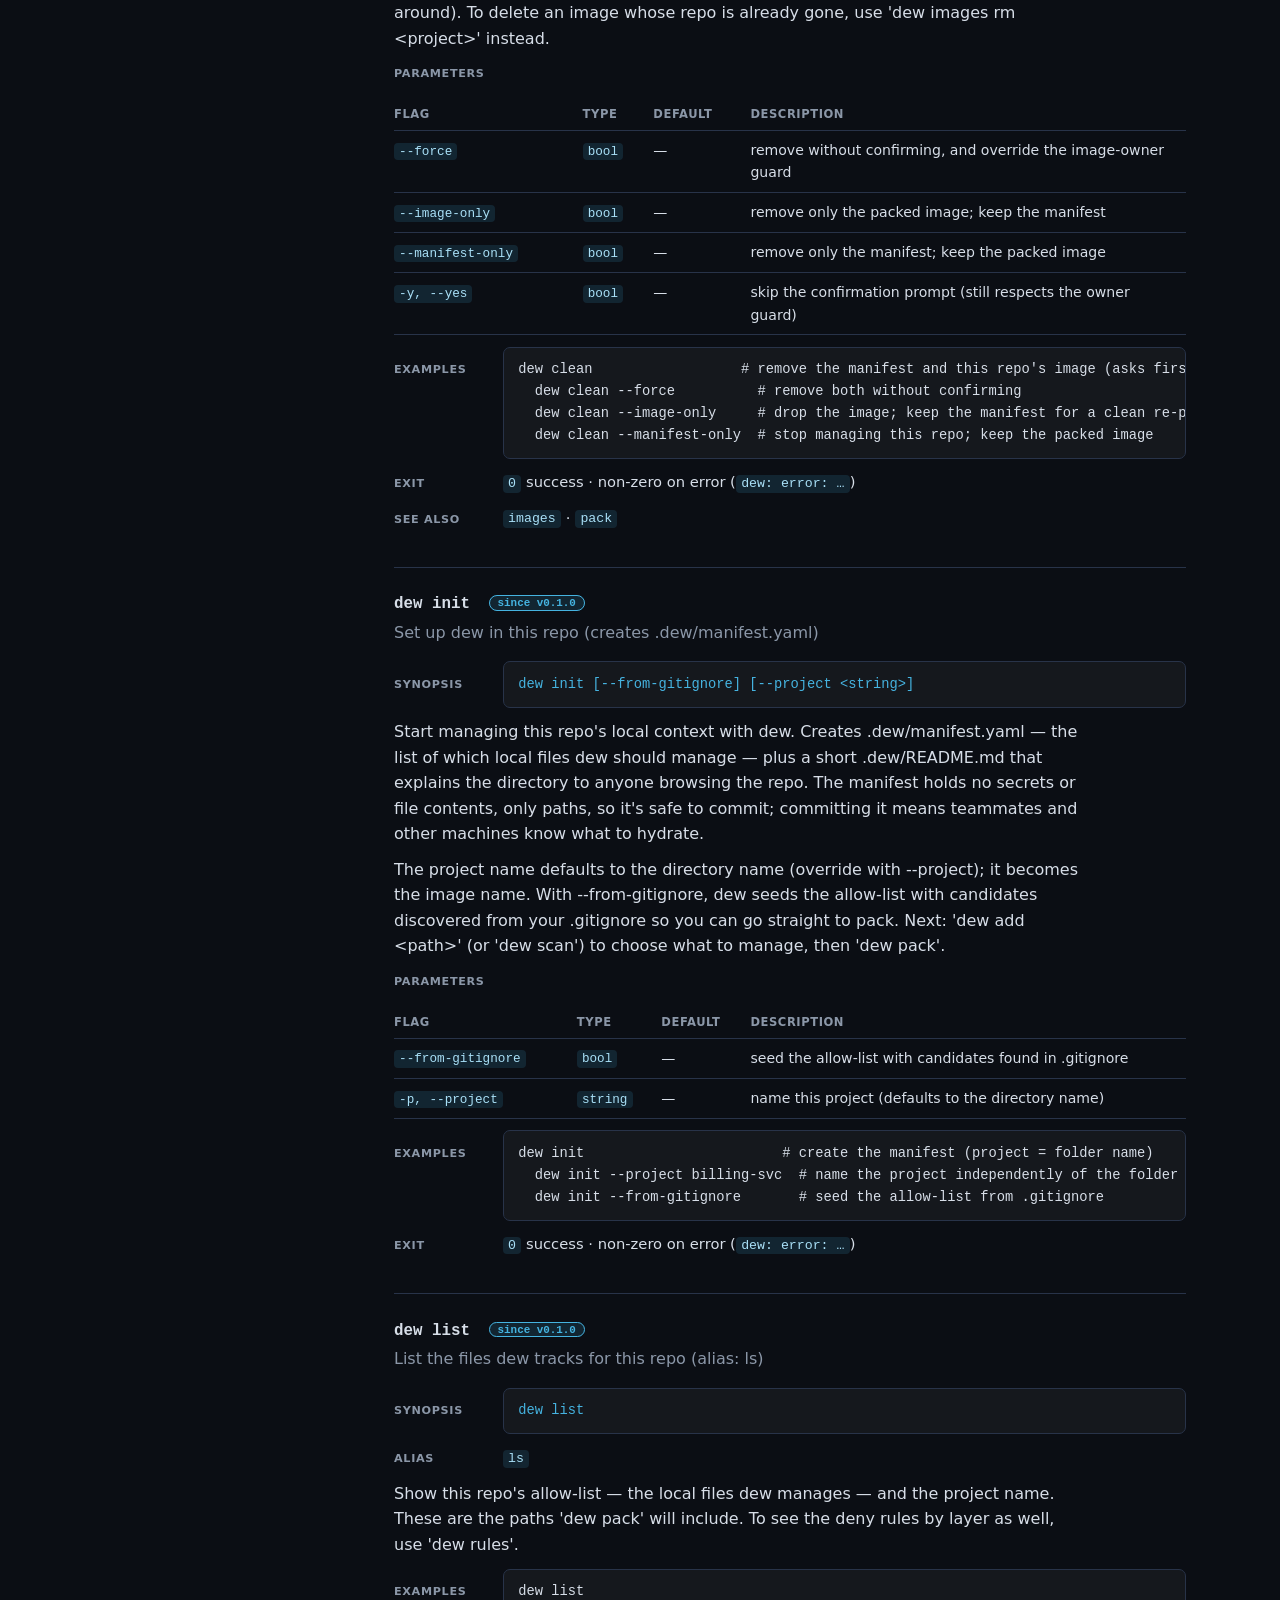
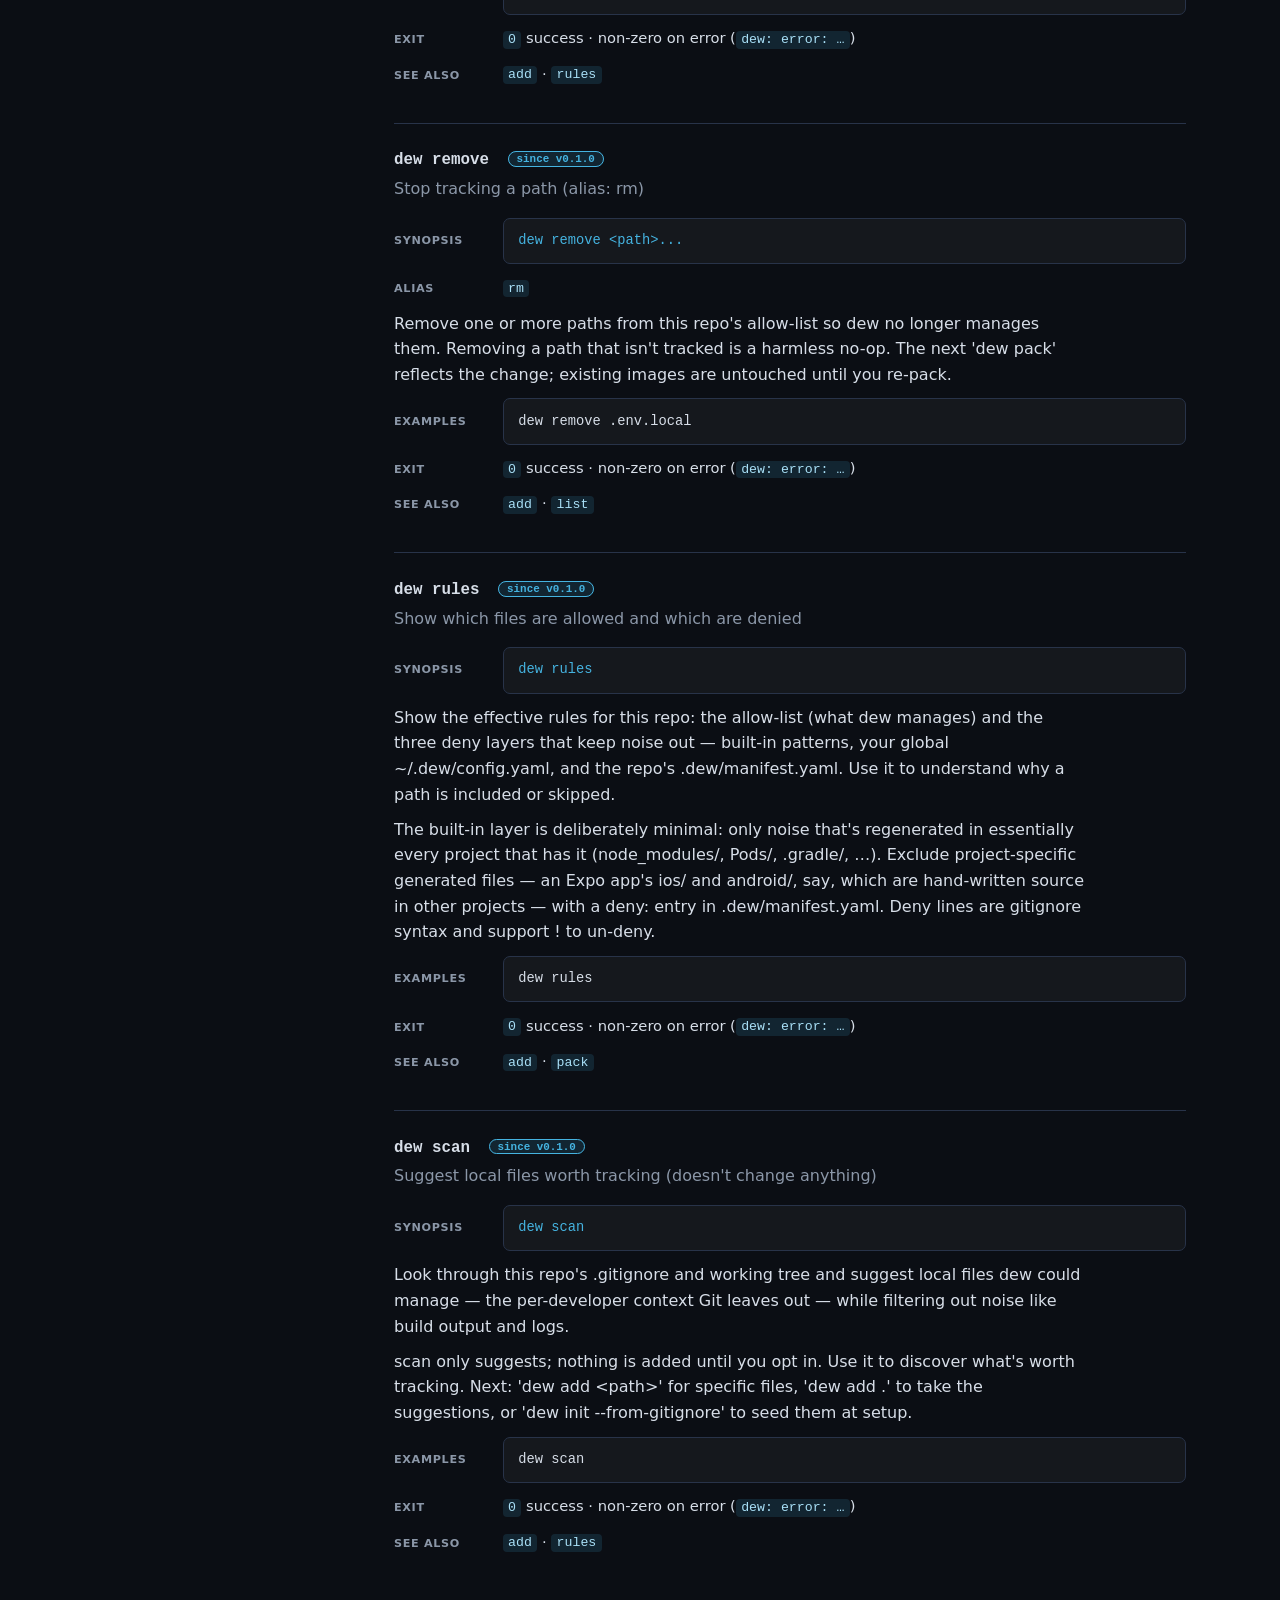
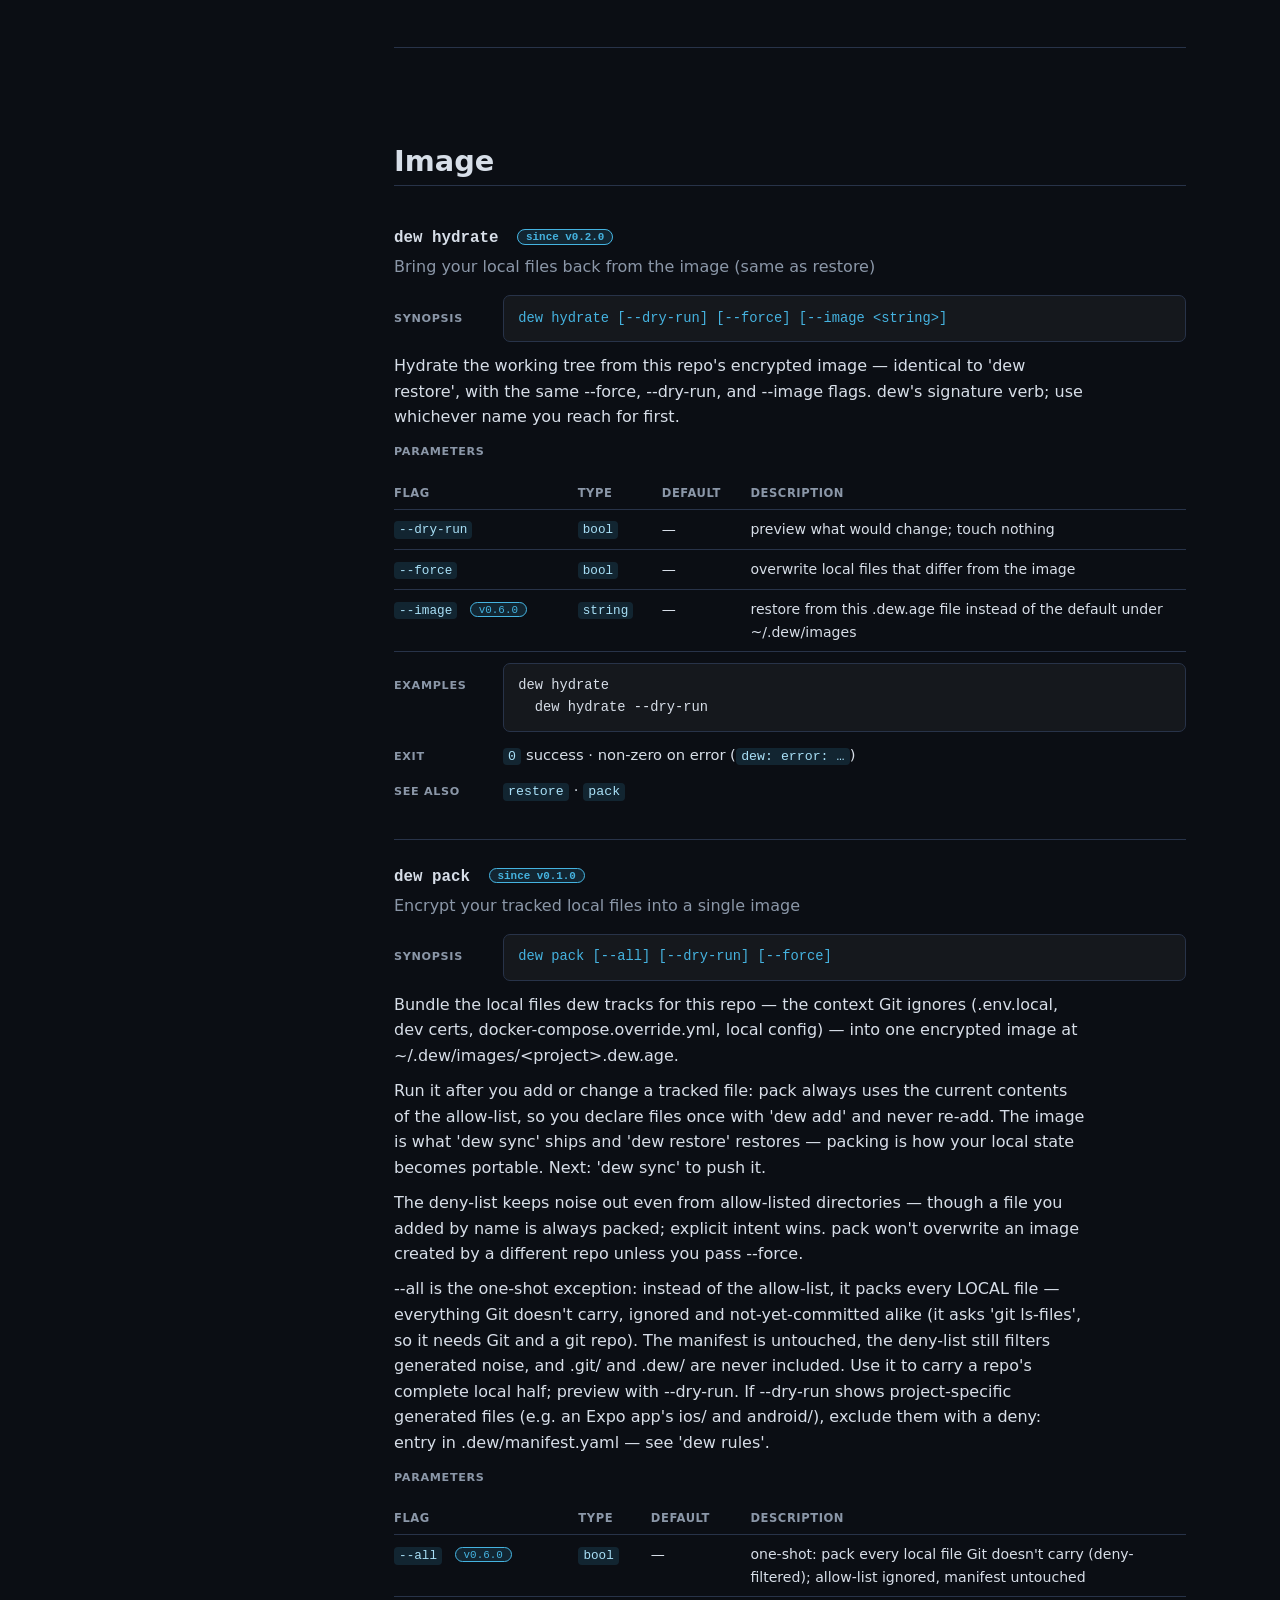
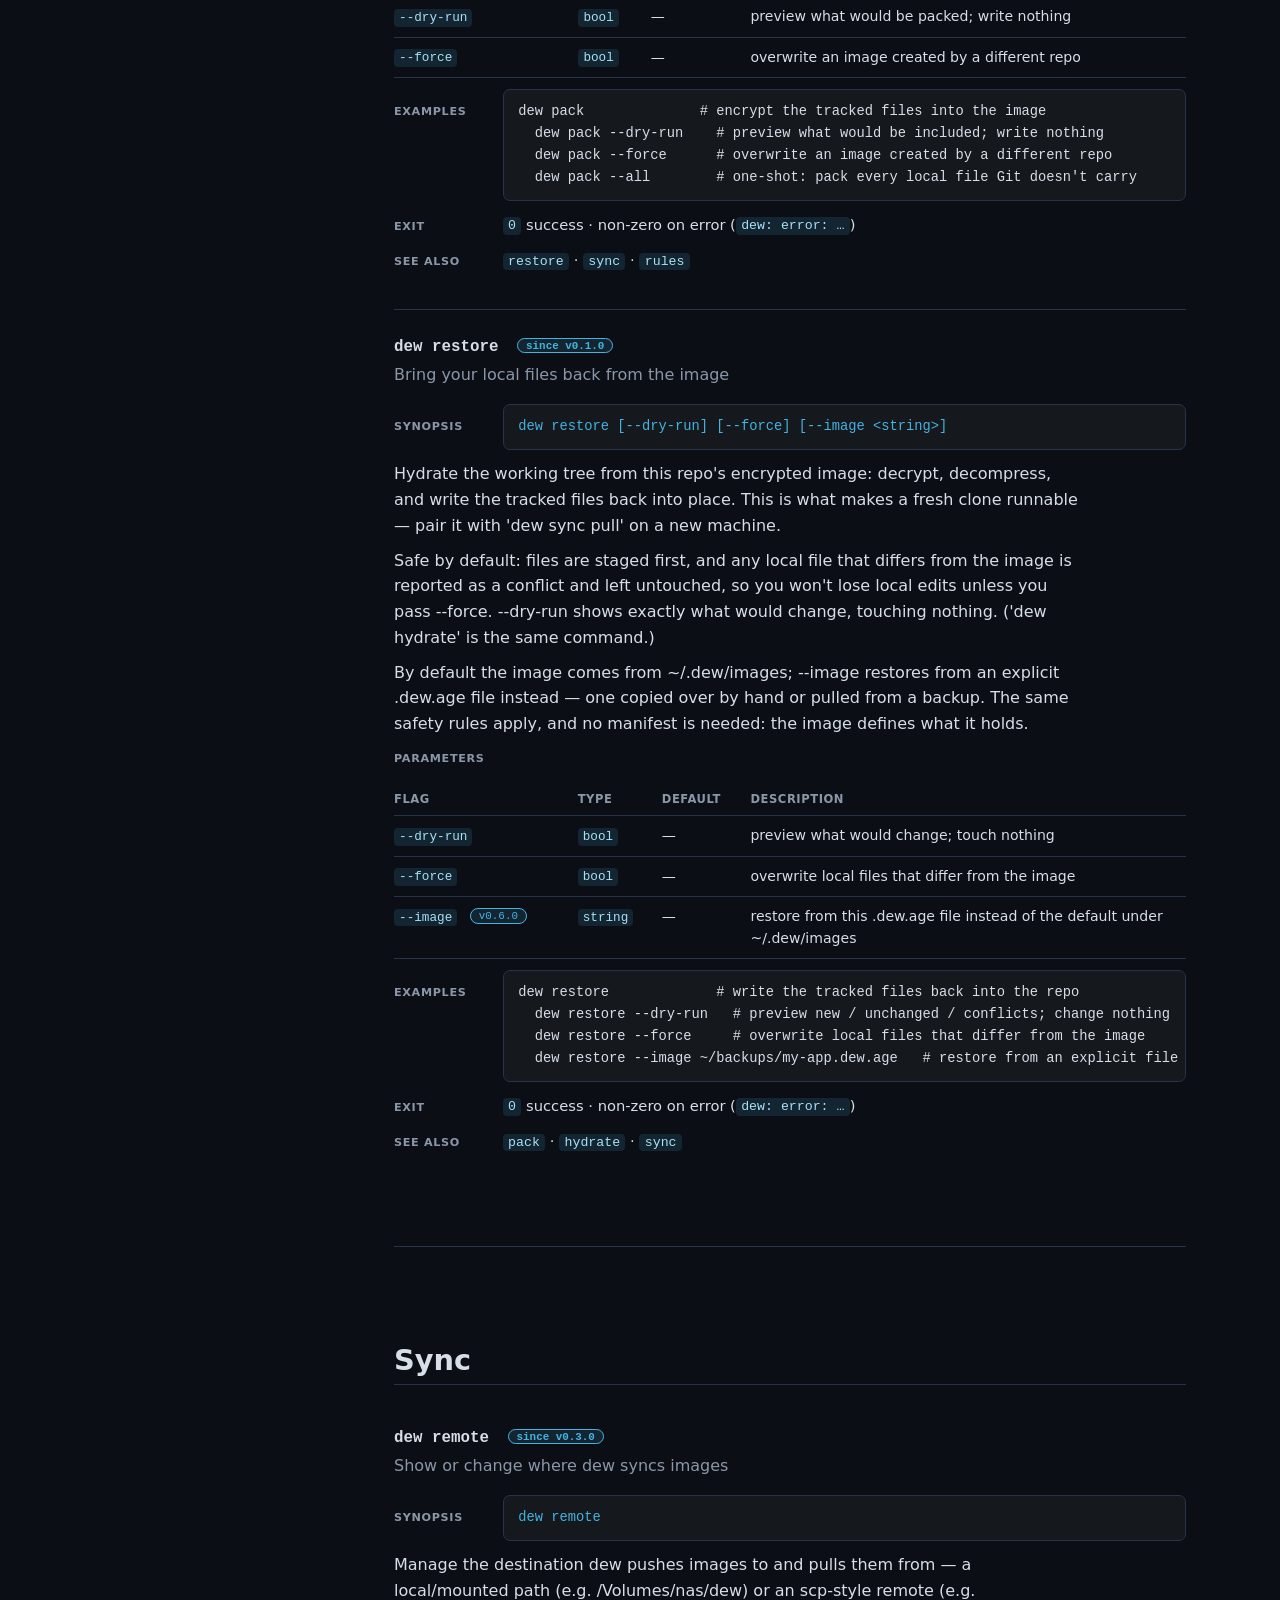
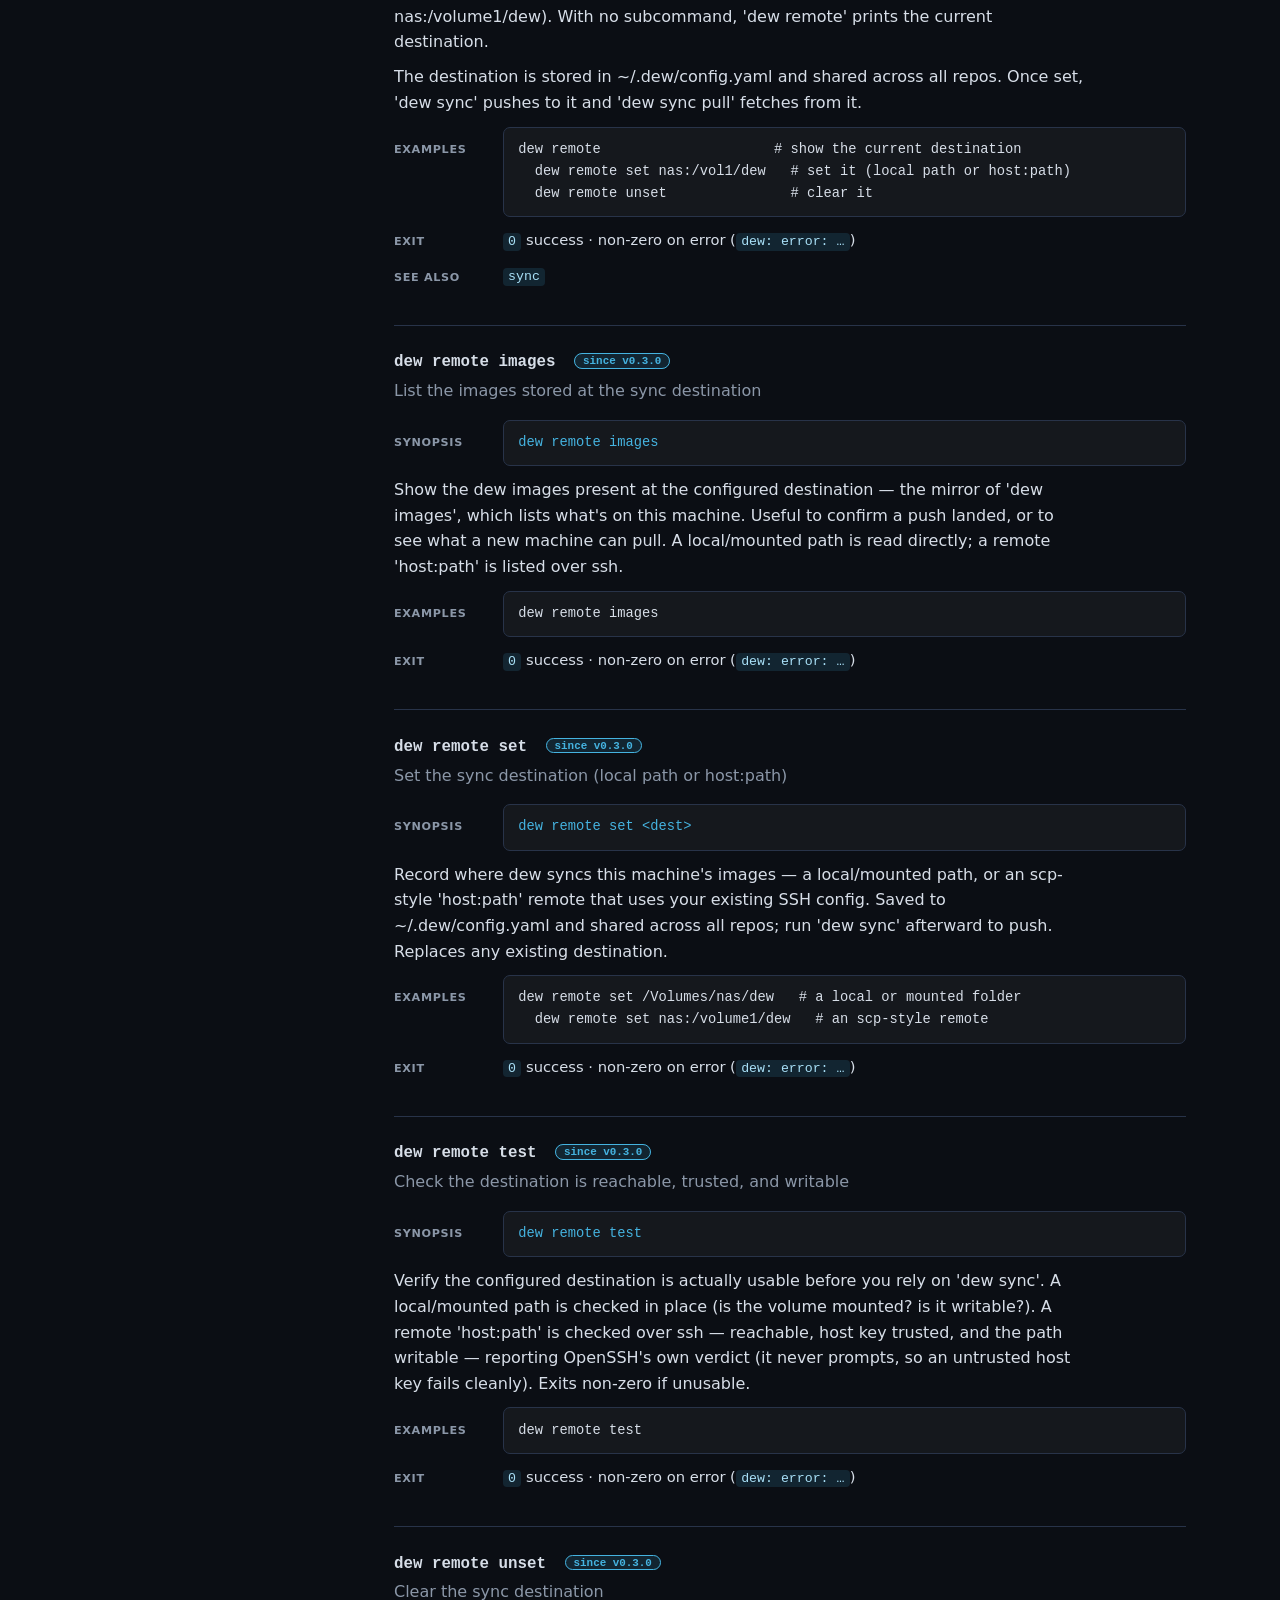
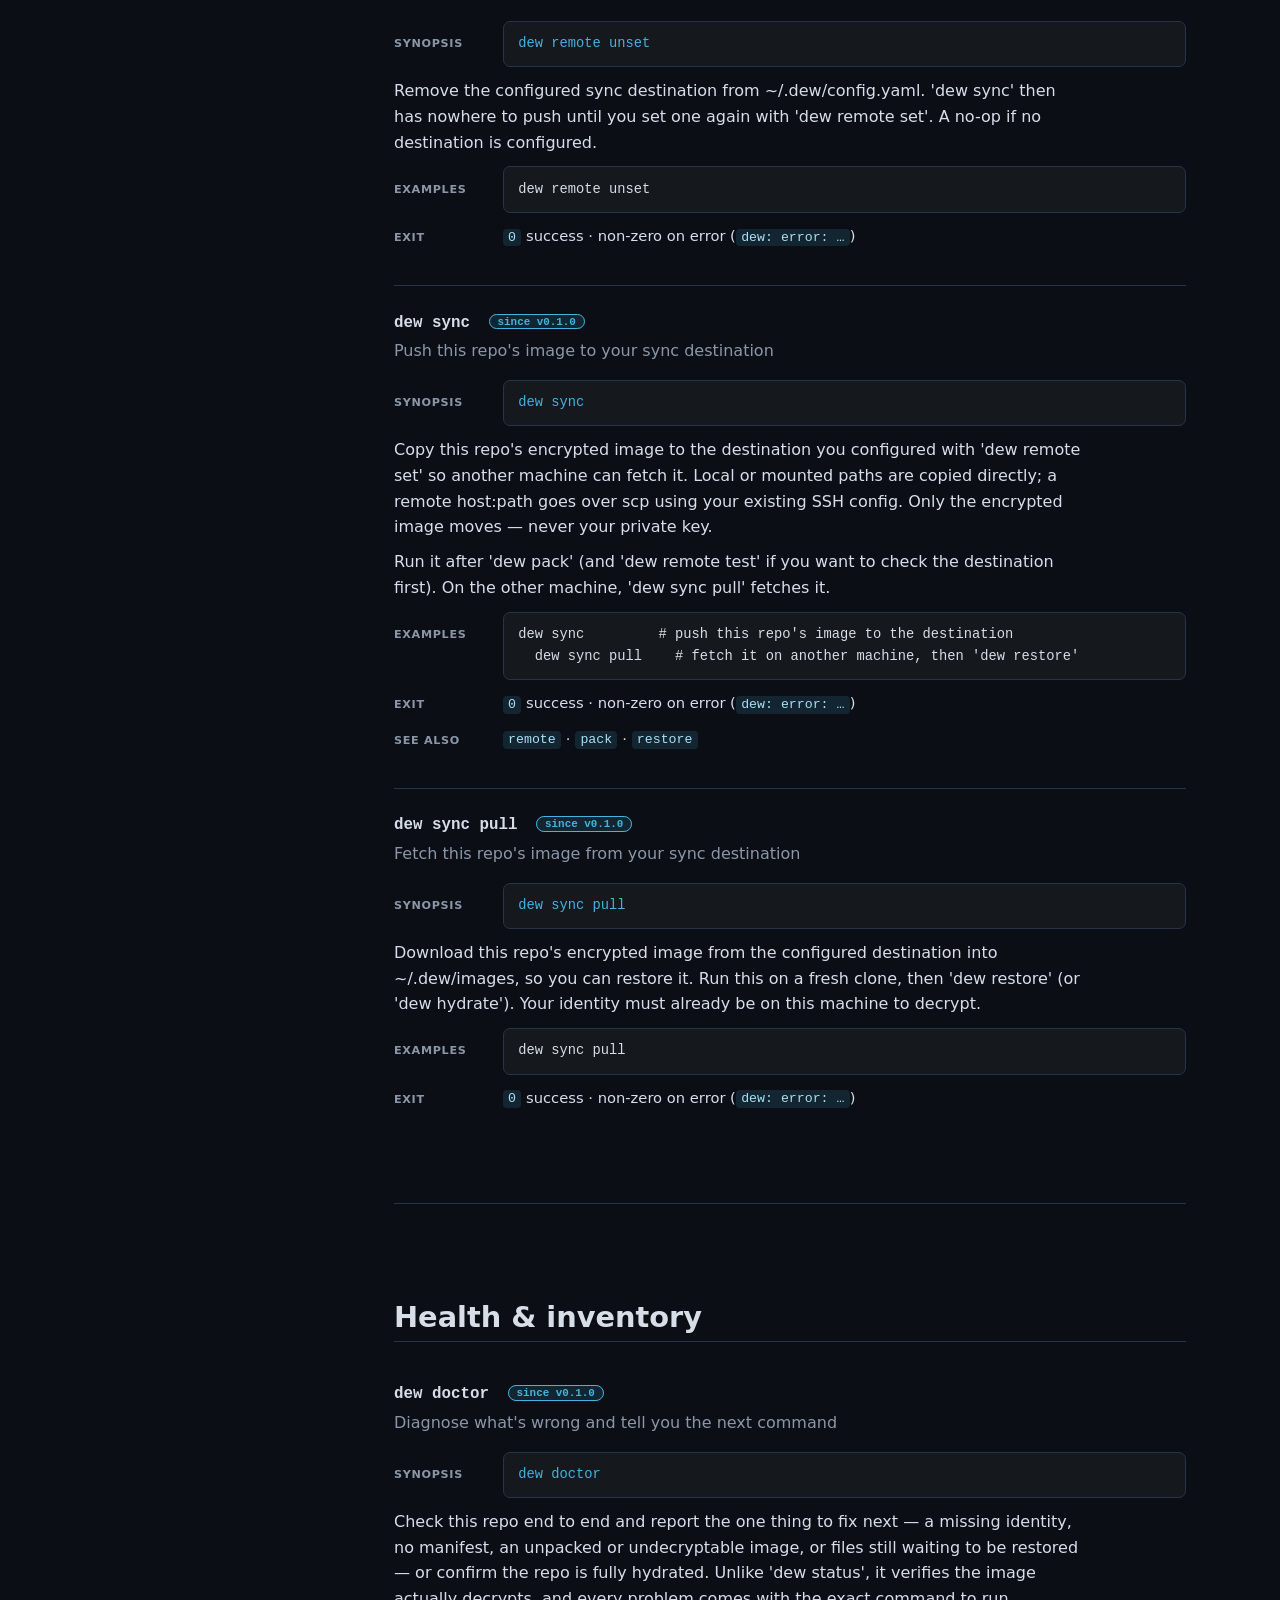
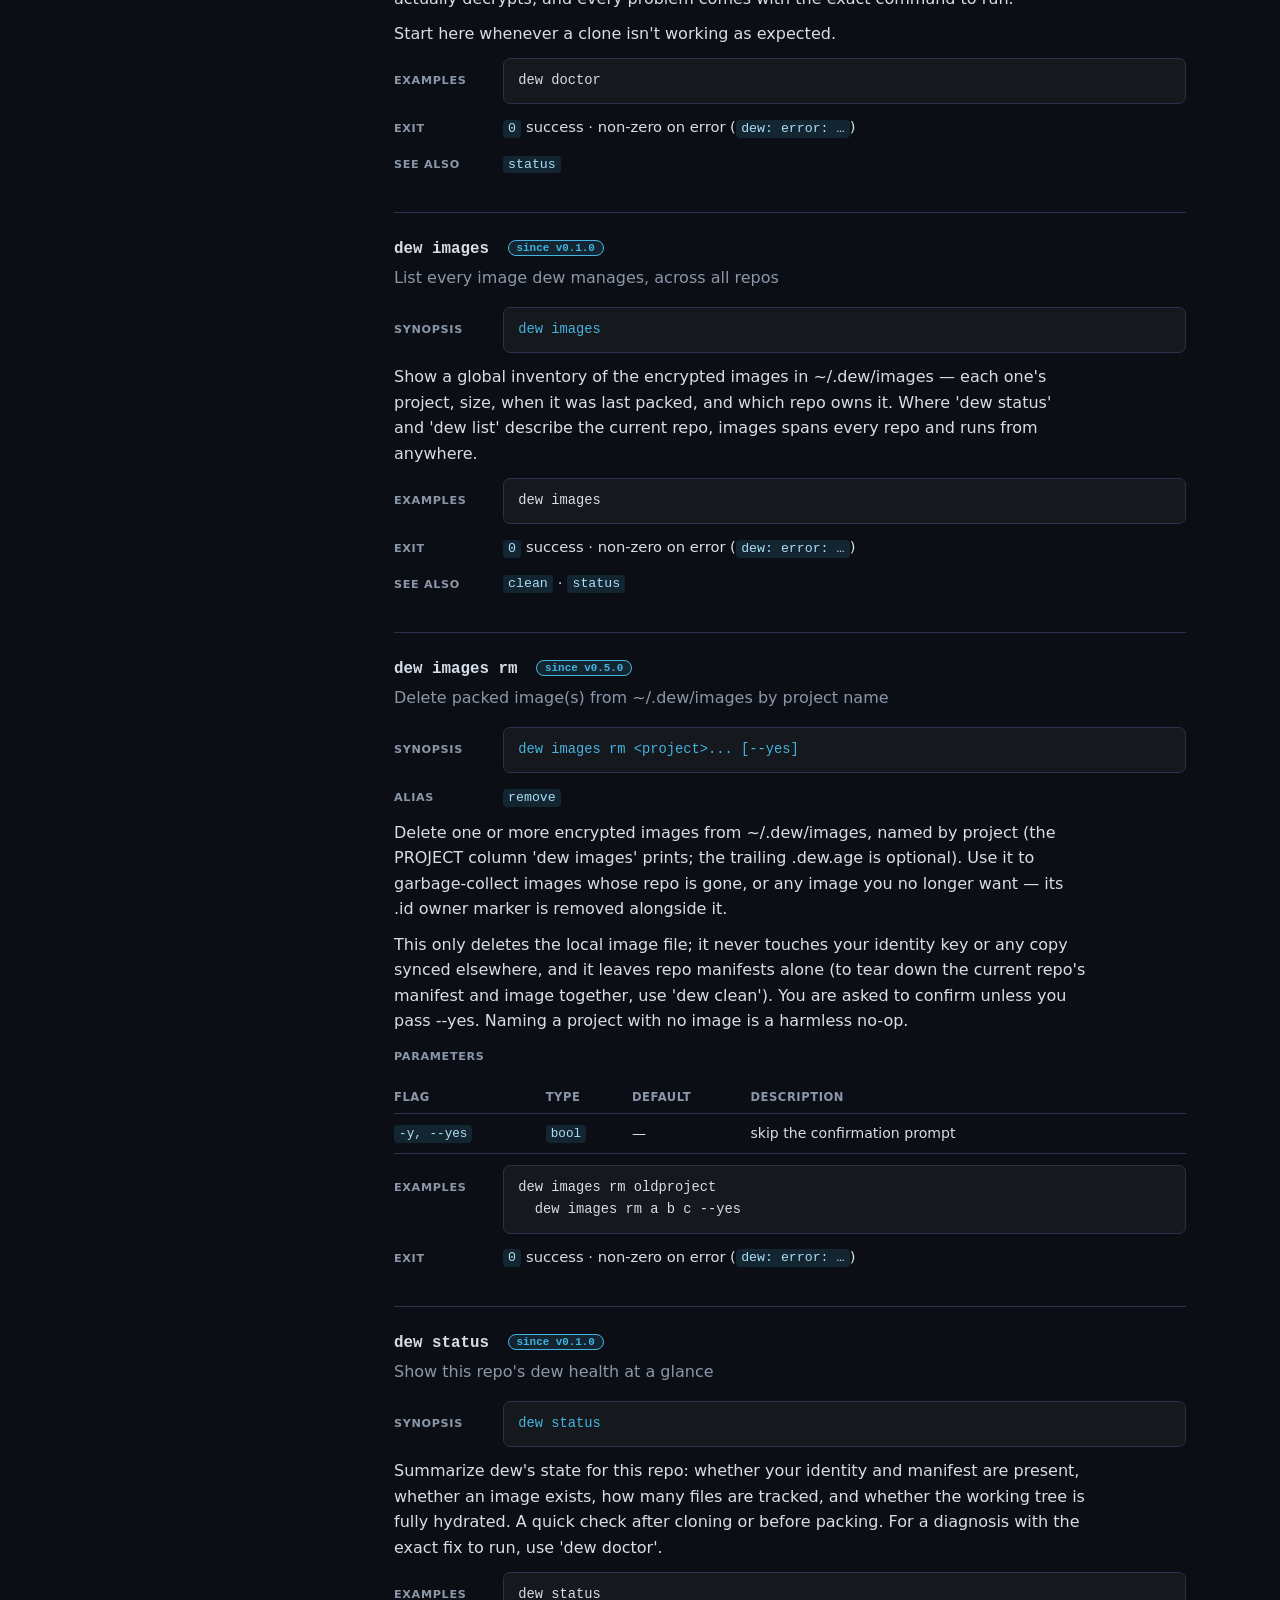
==== commit de5e73a7: "feat(site): javadoc-style command reference, generated from the CLI A new reference.html rendered by" ====
--- a/site/commands.html
+++ b/site/commands.html
@@ -4,374 +4,15 @@
 <meta charset="utf-8">
 <meta name="viewport" content="width=device-width, initial-scale=1">
 <title>dew — command reference</title>
-<meta name="description" content="Every dew command, grouped by purpose: what it does, when to use it, usage, flags, and caveats.">
-<meta property="og:title" content="dew — command reference">
-<meta property="og:description" content="Every dew command, grouped by purpose, with usage, flags, and caveats.">
-<meta property="og:image" content="assets/comic.png">
-<meta property="og:type" content="website">
+<link rel="canonical" href="reference.html">
+<meta http-equiv="refresh" content="0; url=reference.html">
 <link rel="icon" href="assets/dew.png">
 <link rel="stylesheet" href="style.css">
 </head>
 <body>
-
-<header class="nav">
-  <a class="brand" href="index.html">
-    <img src="assets/dew.png" alt="dew" width="28" height="28">
-    <span>dew</span>
-  </a>
-  <nav class="nav-links">
-    <a href="index.html#how">How it works</a>
-    <a href="index.html#features">Features</a>
-    <a href="guide.html">Guide</a>
-    <a href="commands.html">Commands</a>
-    <a href="faq.html">FAQ</a>
-    <a href="index.html#install">Install</a>
-    <a class="ghost" href="https://github.com/vedanta/dew">GitHub ↗</a>
-  </nav>
-</header>
-
-<main id="top">
-
-  <!-- Intro + TOC -->
-  <section class="guide-intro">
-    <h1>Command reference</h1>
-    <p class="lede">
-      Every command, grouped by purpose — what it does, when to reach for it, and
-      its flags and caveats. This mirrors <code>dew &lt;command&gt; --help</code>;
-      for a task-first walkthrough, see the <a href="guide.html">guide</a>.
-    </p>
-    <div class="toc">
-      <div>
-        <h4>Identity</h4>
-        <ul>
-          <li><a href="#keygen">keygen</a></li>
-          <li><a href="#key-status">key status</a></li>
-          <li><a href="#key-push">key push</a></li>
-          <li><a href="#key-pull">key pull</a></li>
-          <li><a href="#key-devices">key devices</a></li>
-        </ul>
-      </div>
-      <div>
-        <h4>Repository</h4>
-        <ul>
-          <li><a href="#init">init</a></li>
-          <li><a href="#scan">scan</a></li>
-          <li><a href="#add">add</a></li>
-          <li><a href="#remove">remove</a></li>
-          <li><a href="#list">list</a></li>
-          <li><a href="#rules">rules</a></li>
-          <li><a href="#clean">clean</a></li>
-        </ul>
-      </div>
-      <div>
-        <h4>Image</h4>
-        <ul>
-          <li><a href="#pack">pack</a></li>
-          <li><a href="#restore">restore</a></li>
-          <li><a href="#hydrate">hydrate</a></li>
-        </ul>
-      </div>
-      <div>
-        <h4>Sync</h4>
-        <ul>
-          <li><a href="#remote">remote</a></li>
-          <li><a href="#remote-test">remote test</a></li>
-          <li><a href="#remote-images">remote images</a></li>
-          <li><a href="#sync">sync</a></li>
-          <li><a href="#sync-pull">sync pull</a></li>
-        </ul>
-      </div>
-      <div>
-        <h4>Health</h4>
-        <ul>
-          <li><a href="#status">status</a></li>
-          <li><a href="#doctor">doctor</a></li>
-          <li><a href="#images">images</a></li>
-          <li><a href="#version">version</a></li>
-          <li><a href="#upgrade">upgrade</a></li>
-        </ul>
-      </div>
-    </div>
-  </section>
-
-  <!-- Identity -->
-  <section class="band cmdref">
-    <h2>Identity</h2>
-    <p class="prose muted">One global age identity per machine, shared across all your repos. The private key encrypts and decrypts your images; it never gets committed or synced.</p>
-
-    <div class="cmd">
-      <h3 id="keygen">dew keygen</h3>
-      <p class="desc">Create the one age identity this machine uses. Run it once per machine, before you pack anything. It refuses to overwrite an existing identity, and writes the private key <code>0600</code>.</p>
-      <pre class="pipeline">dew keygen</pre>
-      <p class="meta">See also: <a href="#key-push">key push</a> to set the same identity up on another machine — don't run <code>keygen</code> there.</p>
-    </div>
-
-    <div class="cmd">
-      <h3 id="key-status">dew key status</h3>
-      <p class="desc">Show whether this machine has an identity and print its public key. Use it to confirm a machine is set up before you restore.</p>
-      <pre class="pipeline">dew key status</pre>
-    </div>
-
-    <div class="cmd">
-      <h3 id="key-push">dew key push &lt;user@host&gt;</h3>
-      <p class="desc">Provision this machine's identity onto another machine over SSH — the one-time bootstrap so a second machine can decrypt your images. Verifies the host key the normal way (an unknown host aborts), creates <code>~/.dew</code> and writes the key <code>0600</code> there, and verifies the result.</p>
-      <pre class="pipeline">dew key push vbarooah@nvk2
-dew key push vbarooah@nvk2 --yes     <span class="comment"># skip the confirmation</span></pre>
-      <table>
-        <tr><th>Flag</th><th>Description</th></tr>
-        <tr><td><code>--force</code></td><td>Overwrite a <em>different</em> identity already on the target (no-op if it's the same).</td></tr>
-        <tr><td><code>-y, --yes</code></td><td>Skip the confirmation prompt.</td></tr>
-      </table>
-      <div class="callout warn">This is one of two commands that transmit your private key — only when you run it, to a machine you control. <code>dew sync</code> still never moves the key. Don't run <code>dew keygen</code> on the new machine. Requires <code>ssh</code>/<code>scp</code>.</div>
-    </div>
-
-    <div class="cmd">
-      <h3 id="key-pull">dew key pull &lt;user@host&gt;</h3>
-      <p class="desc">The mirror of <a href="#key-push">key push</a>: fetch the identity <em>from</em> a machine that has it onto this one. Downloads to a temp file and verifies it matches the source's public key <em>before</em> installing — a bad download never clobbers your local key — and won't replace a different local identity without <code>--force</code>.</p>
-      <pre class="pipeline">dew key pull vbarooah@nvk2</pre>
-      <table>
-        <tr><th>Flag</th><th>Description</th></tr>
-        <tr><td><code>--force</code></td><td>Replace a <em>different</em> identity already on this machine.</td></tr>
-        <tr><td><code>-y, --yes</code></td><td>Skip the confirmation prompt.</td></tr>
-      </table>
-    </div>
-
-    <div class="cmd">
-      <h3 id="key-devices">dew key devices</h3>
-      <p class="desc">List where this machine's identity has been sent or received via <code>key push</code>/<code>pull</code> — peer, direction, public-key fingerprint, when. Each transfer records on both ends.</p>
-      <pre class="pipeline">dew key devices</pre>
-      <div class="callout">A best-effort audit log, <strong>not</strong> a registry or revocation tool: manual key copies aren't recorded, and dew has no key rotation — so removing an entry doesn't de-provision a machine.</div>
-    </div>
-  </section>
-
-  <!-- Repository -->
-  <section class="band cmdref">
-    <h2>Repository</h2>
-    <p class="prose muted">The committed half of the model: <code>.dew/manifest.yaml</code> declares the project, image name, and the allow-list of files to manage. It holds paths only — never secrets, contents, or keys.</p>
-
-    <div class="cmd">
-      <h3 id="init">dew init</h3>
-      <p class="desc">Set up dew in the current repo by creating <code>.dew/manifest.yaml</code>. Commit that file — it's how a clone knows which image to fetch. Refuses to overwrite an existing manifest.</p>
-      <pre class="pipeline">dew init
-dew init --project billing-svc      <span class="comment"># name independent of the folder</span>
-dew init --from-gitignore           <span class="comment"># seed the allow-list from discovered candidates</span></pre>
-      <table>
-        <tr><th>Flag</th><th>Description</th></tr>
-        <tr><td><code>-p, --project &lt;name&gt;</code></td><td>Project name (default: the directory's base name); becomes the image filename <code>&lt;name&gt;.dew.age</code>.</td></tr>
-        <tr><td><code>--from-gitignore</code></td><td>Seed the allow-list with discovered candidates.</td></tr>
-      </table>
-    </div>
-
-    <div class="cmd">
-      <h3 id="scan">dew scan</h3>
-      <p class="desc">Suggest local files worth tracking — reads <code>.gitignore</code> and the working tree and lists candidates, filtering out noise (build output, logs). It only suggests; nothing is added until you opt in.</p>
-      <pre class="pipeline">dew scan</pre>
-    </div>
-
-    <div class="cmd">
-      <h3 id="add">dew add &lt;path&gt;...</h3>
-      <p class="desc">Track one or more files or directories — a one-time declaration recorded in the manifest; <code>dew pack</code> then always uses their current contents. Paths outside the repo are rejected. <span class="ver">new in v0.6.1</span> A file added <strong>by name</strong> is always packed even if the deny-list matches it (explicit intent wins; <code>add</code> prints a note); adding a deny-listed <em>directory</em> warns that packs will skip it.</p>
-      <pre class="pipeline">dew add .env.local certs/dev.pem    <span class="comment"># track specific paths</span>
-dew add .                           <span class="comment"># interactively add discovered candidates</span>
-dew add . --yes                     <span class="comment"># add all discovered candidates</span></pre>
-      <table>
-        <tr><th>Flag</th><th>Description</th></tr>
-        <tr><td><code>-y, --yes</code></td><td>With <code>add .</code>, accept all discovered candidates without prompting.</td></tr>
-      </table>
-      <p class="meta"><code>dew add .</code> adds the candidates <code>scan</code> found — not every file in the repo.</p>
-    </div>
-
-    <div class="cmd">
-      <h3 id="remove">dew remove &lt;path&gt;...  <span class="muted">(alias: rm)</span></h3>
-      <p class="desc">Stop tracking one or more paths. Removing a path that isn't tracked is a harmless no-op; the next <code>dew pack</code> reflects the change.</p>
-      <pre class="pipeline">dew remove .env.local</pre>
-    </div>
-
-    <div class="cmd">
-      <h3 id="list">dew list  <span class="muted">(alias: ls)</span></h3>
-      <p class="desc">Show this repo's allow-list — the files dew manages — and the project name. These are the paths <code>dew pack</code> will include.</p>
-      <pre class="pipeline">dew list</pre>
-      <p class="meta">See also: <a href="#rules">rules</a> for the deny layers too.</p>
-    </div>
-
-    <div class="cmd">
-      <h3 id="rules">dew rules</h3>
-      <p class="desc">Show the effective rules: the allow-list plus the three deny layers that keep noise out — built-in patterns, your global <code>~/.dew/config.yaml</code>, and the repo's manifest. Use it to understand why a path is included or skipped. The built-in layer is deliberately minimal (universal noise only); exclude project-specific generated dirs — an Expo app's <code>ios/</code>/<code>android/</code>, say — with a repo deny in <code>.dew/manifest.yaml</code>. <span class="ver">new in v0.6.1</span> deny lines support gitignore-style <code>!</code> negation, evaluated built-in → global → repo with the last match winning — a repo rule can override any broader layer.</p>
-      <pre class="pipeline">dew rules</pre>
-    </div>
-
-    <div class="cmd">
-      <h3 id="clean">dew clean <span class="ver">v0.5.0</span></h3>
-      <p class="desc">Tear down what dew keeps for this repo — the committed <code>.dew/</code> manifest and this repo's encrypted image. The inverse of <code>init</code> + <code>pack</code>; local-only, never touches your identity or synced copies, and asks first unless <code>--force</code>. For an image whose repo is already gone, use <a href="#images">images rm</a>.</p>
-      <pre class="pipeline">dew clean                  <span class="comment"># remove manifest + image (asks first)</span>
-dew clean --image-only     <span class="comment"># drop the image; keep tracking config</span>
-dew clean --manifest-only  <span class="comment"># stop managing the repo; keep the image</span></pre>
-      <table>
-        <tr><th>Flag</th><th>Description</th></tr>
-        <tr><td><code>--image-only</code></td><td>Remove only the image (+ ownership marker); the next <code>pack</code> rebuilds it.</td></tr>
-        <tr><td><code>--manifest-only</code></td><td>Remove only the repo's <code>.dew/</code> manifest.</td></tr>
-        <tr><td><code>-y, --yes</code></td><td>Skip the confirmation prompt (still respects the image-owner guard).</td></tr>
-        <tr><td><code>--force</code></td><td>Remove without confirming <em>and</em> override the image-owner guard.</td></tr>
-      </table>
-    </div>
-  </section>
-
-  <!-- Image -->
-  <section class="band cmdref">
-    <h2>Image</h2>
-    <p class="prose muted">Pack turns your tracked files into one encrypted image; restore brings them back. Pipeline: <code>files → tar → zstd → age encrypt</code>, and the reverse.</p>
-
-    <div class="cmd">
-      <h3 id="pack">dew pack</h3>
-      <p class="desc">Encrypt the tracked files into <code>~/.dew/images/&lt;project&gt;.dew.age</code> (written atomically). Run it after you add or change a tracked file — pack always uses the current contents, so you declare files once and never re-add. The deny-list keeps noise out even from allow-listed directories.</p>
-      <pre class="pipeline">dew pack
-dew pack --dry-run                  <span class="comment"># preview what would be included; write nothing</span>
-dew pack --force                    <span class="comment"># overwrite an image created by a different repo</span>
-dew pack --all --dry-run            <span class="comment"># preview the local-half image, then: dew pack --all</span></pre>
-      <table>
-        <tr><th>Flag</th><th>Description</th></tr>
-        <tr><td><code>--dry-run</code></td><td>List what would be packed (files + sizes); write nothing. Needs no identity.</td></tr>
-        <tr><td><code>--force</code></td><td>Overwrite an image created by a different repo.</td></tr>
-        <tr><td><code>--all</code> <span class="ver">changed in v0.7.0</span></td><td>One-shot: pack every <strong>local</strong> file — everything Git doesn't carry, ignored <em>and</em> not-yet-committed (asks <code>git ls-files</code>, so it needs a git repo). The allow-list is ignored for this run, the manifest untouched, the deny-list still filters noise, and <code>.git/</code>/<code>.dew/</code> are never included. Git moves the shared half; <code>--all</code> moves everything else.</td></tr>
-      </table>
-      <div class="callout">Each image is bound to the repo that created it; <code>pack</code> refuses to overwrite a different repo's image without <code>--force</code>.</div>
-    </div>
-
-    <div class="cmd">
-      <h3 id="restore">dew restore</h3>
-      <p class="desc">Hydrate the working tree from this repo's image — decrypt, decompress, and write the tracked files back. This is what makes a fresh clone runnable; pair it with <code>dew sync pull</code> on a new machine.</p>
-      <pre class="pipeline">dew restore
-dew restore --dry-run               <span class="comment"># preview new / unchanged / conflicts; change nothing</span>
-dew restore --force                 <span class="comment"># overwrite local files that differ from the image</span>
-dew restore --image ~/my-app.dew.age <span class="comment"># restore from an explicit, hand-carried file</span></pre>
-      <table>
-        <tr><th>Flag</th><th>Description</th></tr>
-        <tr><td><code>--dry-run</code></td><td>Preview the written / unchanged / conflict classification; change nothing.</td></tr>
-        <tr><td><code>--force</code></td><td>Overwrite local files that differ from the image.</td></tr>
-        <tr><td><code>--image &lt;path&gt;</code> <span class="ver">v0.6.0</span></td><td>Restore from an explicit <code>.dew.age</code> file instead of the default under <code>~/.dew/images</code> — copied by hand or pulled from a backup. Needs no manifest; the same identity and safety rules apply.</td></tr>
-      </table>
-      <div class="callout">Safe by default: files are staged first, and any local file that differs from the image is reported as a conflict and left untouched unless you pass <code>--force</code> — there's no version history, so a careless restore can't lose your edits.</div>
-    </div>
-
-    <div class="cmd">
-      <h3 id="hydrate">dew hydrate</h3>
-      <p class="desc">The same operation as <a href="#restore">restore</a>, with the same flags (<code>--dry-run</code>, <code>--force</code>, <code>--image</code>) — dew's signature verb, surfaced as its own command.</p>
-      <pre class="pipeline">dew hydrate
-dew hydrate --dry-run</pre>
-    </div>
-  </section>
-
-  <!-- Sync -->
-  <section class="band cmdref">
-    <h2>Sync</h2>
-    <p class="prose muted">A single destination, set with <code>dew remote</code> and stored in <code>~/.dew/config.yaml</code>. Local/mounted paths are copied directly; remote <code>host:path</code> destinations go over <code>scp</code>, inheriting your SSH config. Sync moves the encrypted image only — never the private key.</p>
-
-    <div class="cmd">
-      <h3 id="remote">dew remote</h3>
-      <p class="desc">Manage the sync destination. With no subcommand it prints the current destination; <code>set</code> changes it (a local path or scp-style <code>host:path</code>); <code>unset</code> clears it.</p>
-      <pre class="pipeline">dew remote                        <span class="comment"># show the current destination</span>
-dew remote set /Volumes/nas/dew   <span class="comment"># a local/mounted path</span>
-dew remote set nas:/volume1/dew   <span class="comment"># an scp-style remote</span>
-dew remote unset                  <span class="comment"># clear it</span></pre>
-    </div>
-
-    <div class="cmd">
-      <h3 id="remote-test">dew remote test</h3>
-      <p class="desc">Check the configured destination is actually usable before you rely on <code>dew sync</code> — reachable, trusted (host key), and writable. Exits non-zero if not. For a local path it catches the classic "the volume isn't mounted"; for a remote it reports OpenSSH's own verdict.</p>
-      <pre class="pipeline">dew remote test</pre>
-      <p class="meta">Uses <code>ssh</code> for remote destinations (local checks need nothing).</p>
-    </div>
-
-    <div class="cmd">
-      <h3 id="remote-images">dew remote images</h3>
-      <p class="desc">List the images stored at the destination — the mirror of <a href="#images">dew images</a> (which lists this machine's). Confirms a push landed, or shows what a new machine can pull.</p>
-      <pre class="pipeline">dew remote images</pre>
-    </div>
-
-    <div class="cmd">
-      <h3 id="sync">dew sync</h3>
-      <p class="desc">Push this repo's encrypted image to the destination you configured with <code>dew remote set</code>, so another machine can fetch it. Run it after <code>dew pack</code>.</p>
-      <pre class="pipeline">dew sync</pre>
-    </div>
-
-    <div class="cmd">
-      <h3 id="sync-pull">dew sync pull</h3>
-      <p class="desc">Fetch this repo's image from the destination into <code>~/.dew/images</code>, so you can restore it. Run it on a fresh clone, then <code>dew restore</code>. Your identity must already be on this machine to decrypt.</p>
-      <pre class="pipeline">dew sync pull</pre>
-    </div>
-  </section>
-
-  <!-- Health & inventory -->
-  <section class="band cmdref">
-    <h2>Health &amp; inventory</h2>
-
-    <div class="cmd">
-      <h3 id="status">dew status</h3>
-      <p class="desc">A per-repo snapshot: whether your identity and manifest are present, whether an image exists, how many files are tracked, the hydration state, and the configured sync destination. A quick check after cloning or before packing.</p>
-      <pre class="pipeline">dew status</pre>
-      <p class="meta">See also: <a href="#doctor">doctor</a> for a diagnosis with the exact fix.</p>
-    </div>
-
-    <div class="cmd">
-      <h3 id="doctor">dew doctor</h3>
-      <p class="desc">Check the repo end to end and report the one thing to fix next — a missing identity, no manifest, an unpacked or undecryptable image, files waiting to be restored — or confirm it's fully hydrated. Unlike <code>status</code>, it verifies the image actually decrypts, and every problem comes with the exact command to run. <strong>Start here whenever a clone isn't working.</strong></p>
-      <pre class="pipeline">dew doctor</pre>
-    </div>
-
-    <div class="cmd">
-      <h3 id="images">dew images</h3>
-      <p class="desc">A global inventory of every image dew manages in <code>~/.dew/images</code> — project, size, when it was last packed, and which repo owns it. Runs from anywhere. <span class="ver">v0.5.0</span> <code>dew images rm &lt;project&gt;</code> deletes a packed image by project name — the garbage collector for images whose repo is already gone (asks first; <code>--force</code> skips).</p>
-      <pre class="pipeline">dew images
-dew images rm old-project           <span class="comment"># delete a packed image by name</span></pre>
-    </div>
-
-    <div class="cmd">
-      <h3 id="version">dew version</h3>
-      <p class="desc">Print the version, commit, build date, and Go toolchain — handy when reporting a bug. (Also available as <code>dew --version</code>.)</p>
-      <pre class="pipeline">dew version</pre>
-    </div>
-
-    <div class="cmd">
-      <h3 id="upgrade">dew upgrade <span class="ver">new in v0.6.1</span></h3>
-      <p class="desc">Update dew itself: resolve the latest release (or an exact tag with <code>--version</code>), download the build for this platform, <strong>verify it against the release's checksums</strong>, and swap the binary in atomically. Homebrew installs are refused with a pointer to <code>brew upgrade --cask dew</code>; <code>--check</code> is always allowed and changes nothing.</p>
-      <pre class="pipeline">dew upgrade --check                 <span class="comment"># what would happen; changes nothing</span>
-dew upgrade                         <span class="comment"># → the latest release</span>
-dew upgrade --version v0.6.0        <span class="comment"># → that exact release</span></pre>
-      <table>
-        <tr><th>Flag</th><th>Description</th></tr>
-        <tr><td><code>--check</code></td><td>Report current and available versions; change nothing.</td></tr>
-        <tr><td><code>--version &lt;tag&gt;</code></td><td>Install this exact release tag instead of the latest (downgrades too).</td></tr>
-        <tr><td><code>--force</code></td><td>Reinstall even if current, or replace a brew-managed binary.</td></tr>
-      </table>
-    </div>
-  </section>
-
-  <!-- Global notes -->
-  <section class="band">
-    <h2>Global</h2>
-    <table>
-      <tr><th>Item</th><th>Description</th></tr>
-      <tr><td><code>-h, --help</code></td><td>Help for any command. Every command's <code>--help</code> is self-contained.</td></tr>
-      <tr><td><code>-v, --version</code></td><td>Print the version.</td></tr>
-      <tr><td><code>DEW_HOME</code></td><td>Environment variable that overrides the dew home directory (default <code>~/.dew</code>) — handy for testing or isolating identities.</td></tr>
-    </table>
-    <h3 class="subhead">Exit codes</h3>
-    <p class="prose">dew exits non-zero on error (printed as <code>dew: error: …</code>). Notable cases: <code>restore</code> with unresolved conflicts (no <code>--force</code>); <code>pack</code> against another repo's image (no <code>--force</code>); <code>keygen</code>/<code>init</code> when the target already exists; <code>remote test</code> when the destination is unusable; a required tool (<code>scp</code>/<code>ssh</code>) missing for a remote.</p>
-    <p class="prose" style="margin-top:1.2rem">For a task-first walkthrough see the <a href="guide.html">guide</a>; for the deepest detail, the <a href="https://github.com/vedanta/dew/blob/main/docs/COMMANDS.md">command reference</a> and <a href="https://github.com/vedanta/dew/blob/main/docs/USER-MANUAL.md">user manual</a> on GitHub.</p>
-  </section>
-
+<main style="max-width:40ch;margin:6rem auto;text-align:center;padding:0 1.5rem">
+  <p>The command reference has moved to <a href="reference.html">reference.html</a>.</p>
+  <p><a href="reference.html">Continue →</a></p>
 </main>
-
-<footer class="footer">
-  <img src="assets/dew.png" alt="" width="22" height="22">
-  <span>dew — the local half of your repo, restored after every clone.</span>
-  <span class="dot">·</span>
-  <a href="index.html">Home</a>
-  <span class="dot">·</span>
-  <a href="guide.html">Guide</a>
-  <span class="dot">·</span>
-  <a href="https://github.com/vedanta/dew">GitHub</a>
-</footer>
-
 </body>
 </html>
--- a/site/style.css
+++ b/site/style.css
@@ -232,3 +232,41 @@
 
 /* Version badge for newly added commands/flags on the reference pages. */
 .ver { font-family: var(--mono); font-size: 0.68rem; color: var(--accent); background: var(--accent-soft); border: 1px solid var(--accent); border-radius: 999px; padding: 0.05rem 0.5rem; margin-left: 0.5rem; vertical-align: middle; white-space: nowrap; }
+
+/* ── Generated command reference (reference.html) ───────────────────── */
+.ref-layout { display: grid; grid-template-columns: 260px 1fr; gap: 2.5rem; max-width: 1180px; margin: 0 auto; padding: 2rem 1.5rem 4rem; align-items: start; }
+.ref-nav { position: sticky; top: 72px; max-height: calc(100vh - 88px); overflow-y: auto; font-size: 0.85rem; }
+.ref-nav-group { margin-bottom: 1.1rem; }
+.ref-nav-group h4 { margin: 0 0 0.4rem; font-size: 0.72rem; text-transform: uppercase; letter-spacing: 0.06em; color: var(--muted); font-weight: 700; }
+.ref-nav ul { list-style: none; margin: 0; padding: 0; }
+.ref-nav li { margin: 0.12rem 0; }
+.ref-nav a { color: var(--muted); display: block; padding: 0.12rem 0.5rem; border-radius: 5px; border-left: 2px solid transparent; }
+.ref-nav a:hover { color: var(--text); background: var(--accent-soft); border-left-color: var(--accent); }
+.ref-nav code { background: none; padding: 0; color: inherit; font-size: 0.82em; }
+.ref-intro h1 { margin: 0 0 0.5rem; }
+.ref-intro .lede { color: var(--muted); max-width: 60ch; }
+.ref-group { margin-top: 2.5rem; }
+.ref-group h2 { text-align: left; border-bottom: 1px solid var(--border); padding-bottom: 0.4rem; }
+.ref-cmd { padding: 1.6rem 0; border-top: 1px solid var(--border); }
+.ref-group h2 + .ref-cmd { border-top: none; }
+.ref-cmd h3 { font-family: var(--mono); font-size: 1.1rem; margin: 0 0 0.35rem; scroll-margin-top: 80px; }
+.ref-cmd h3 code { background: none; padding: 0; color: var(--text); }
+.ref-short { color: var(--muted); margin: 0 0 1rem; }
+.ref-field { display: grid; grid-template-columns: 96px 1fr; gap: 0.8rem; margin: 0.7rem 0; align-items: baseline; }
+.ref-label { font-size: 0.7rem; text-transform: uppercase; letter-spacing: 0.06em; color: var(--muted); font-weight: 700; padding-top: 0.15rem; }
+.ref-val { font-size: 0.92rem; }
+.ref-syn, .ref-ex { margin: 0; background: var(--code-bg, rgba(127,127,127,0.09)); border: 1px solid var(--border); border-radius: 7px; padding: 0.7rem 0.9rem; overflow-x: auto; font-family: var(--mono); font-size: 0.86rem; }
+.ref-syn { color: var(--accent); }
+.ref-desc { grid-column: 1 / -1; }
+.ref-desc p { margin: 0.6rem 0; max-width: 68ch; }
+.ref-desc pre { background: rgba(127,127,127,0.09); border: 1px solid var(--border); border-radius: 7px; padding: 0.6rem 0.9rem; overflow-x: auto; font-size: 0.85rem; }
+.ref-params { grid-column: 1 / -1; border-collapse: collapse; width: 100%; font-size: 0.88rem; }
+.ref-params th { text-align: left; font-size: 0.72rem; text-transform: uppercase; letter-spacing: 0.05em; color: var(--muted); border-bottom: 1px solid var(--border); padding: 0.4rem 0.6rem 0.4rem 0; }
+.ref-params td { border-bottom: 1px solid var(--border); padding: 0.5rem 0.6rem 0.5rem 0; vertical-align: top; }
+.ref-params td:last-child { width: 55%; }
+.ref-field .ref-params { margin-top: 0.2rem; }
+@media (max-width: 820px) {
+  .ref-layout { grid-template-columns: 1fr; }
+  .ref-nav { position: static; max-height: none; border-bottom: 1px solid var(--border); padding-bottom: 1rem; margin-bottom: 1rem; }
+  .ref-field { grid-template-columns: 1fr; gap: 0.25rem; }
+}
